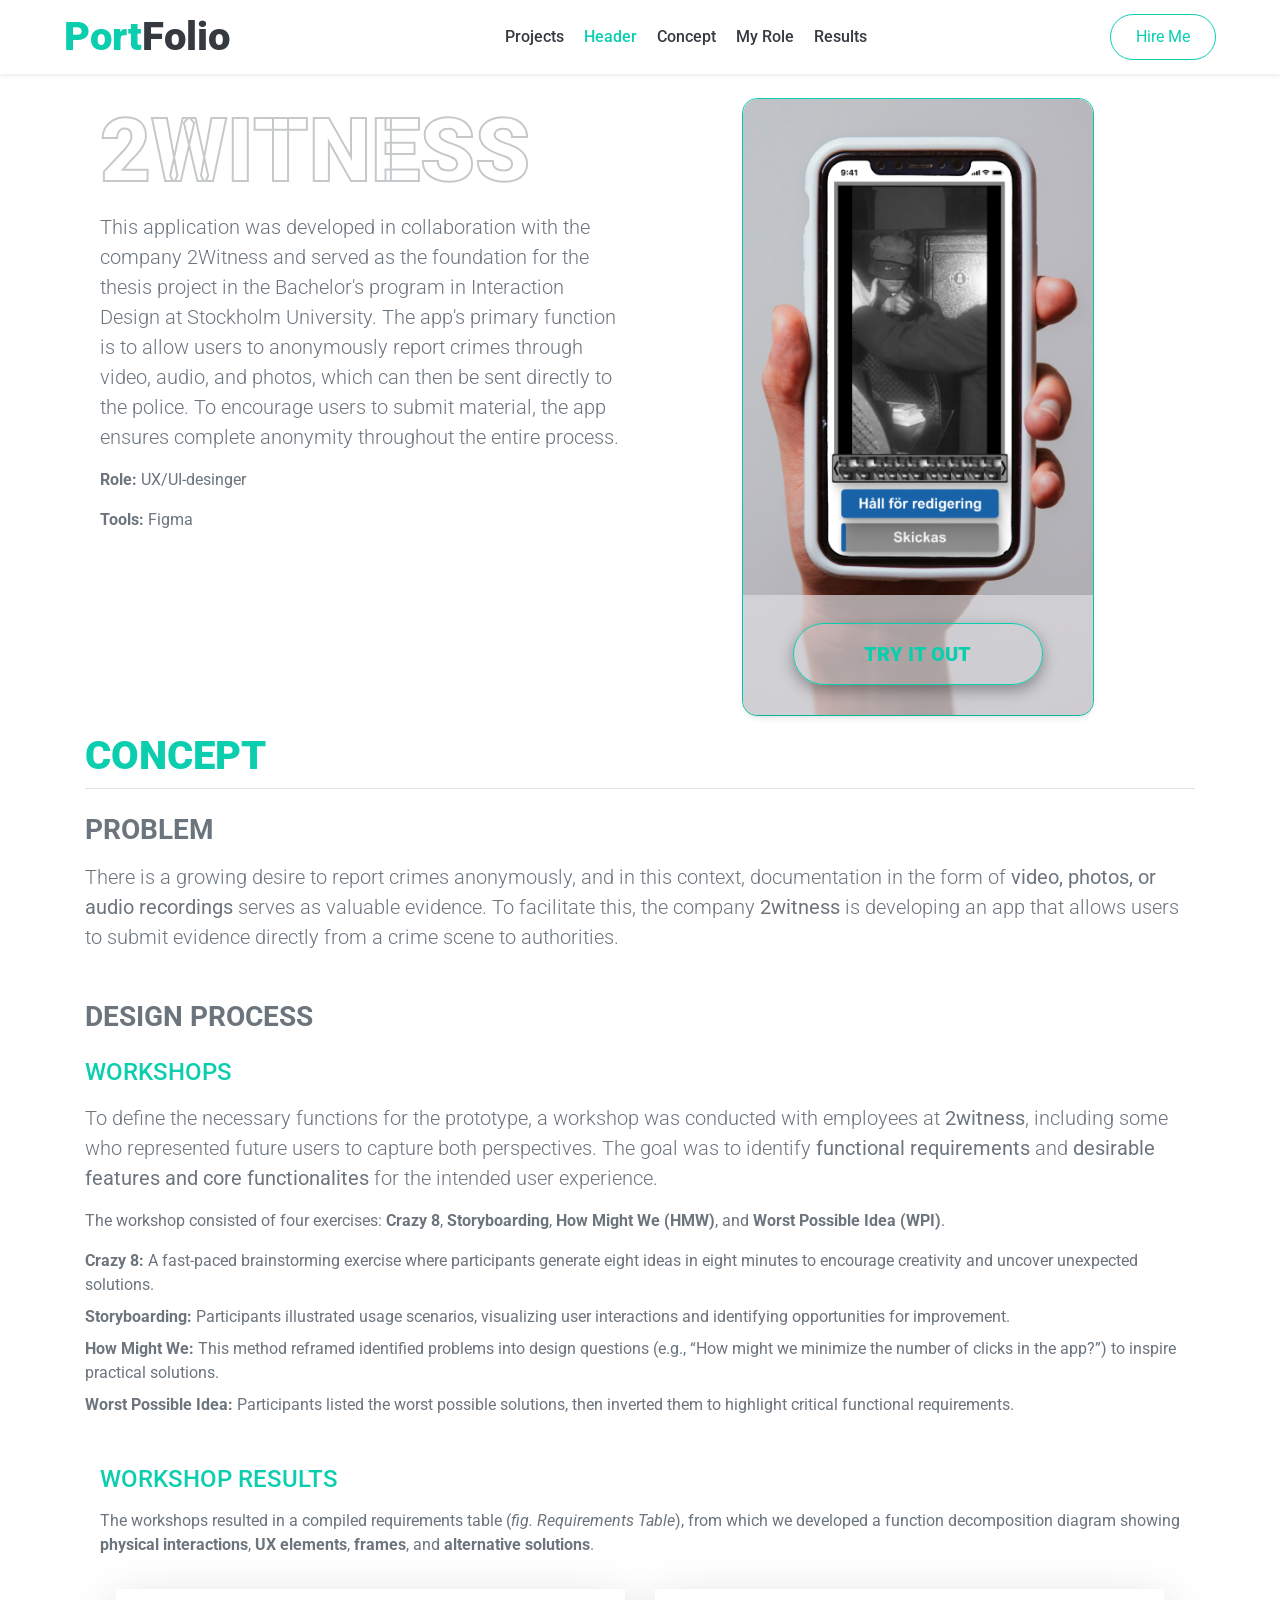
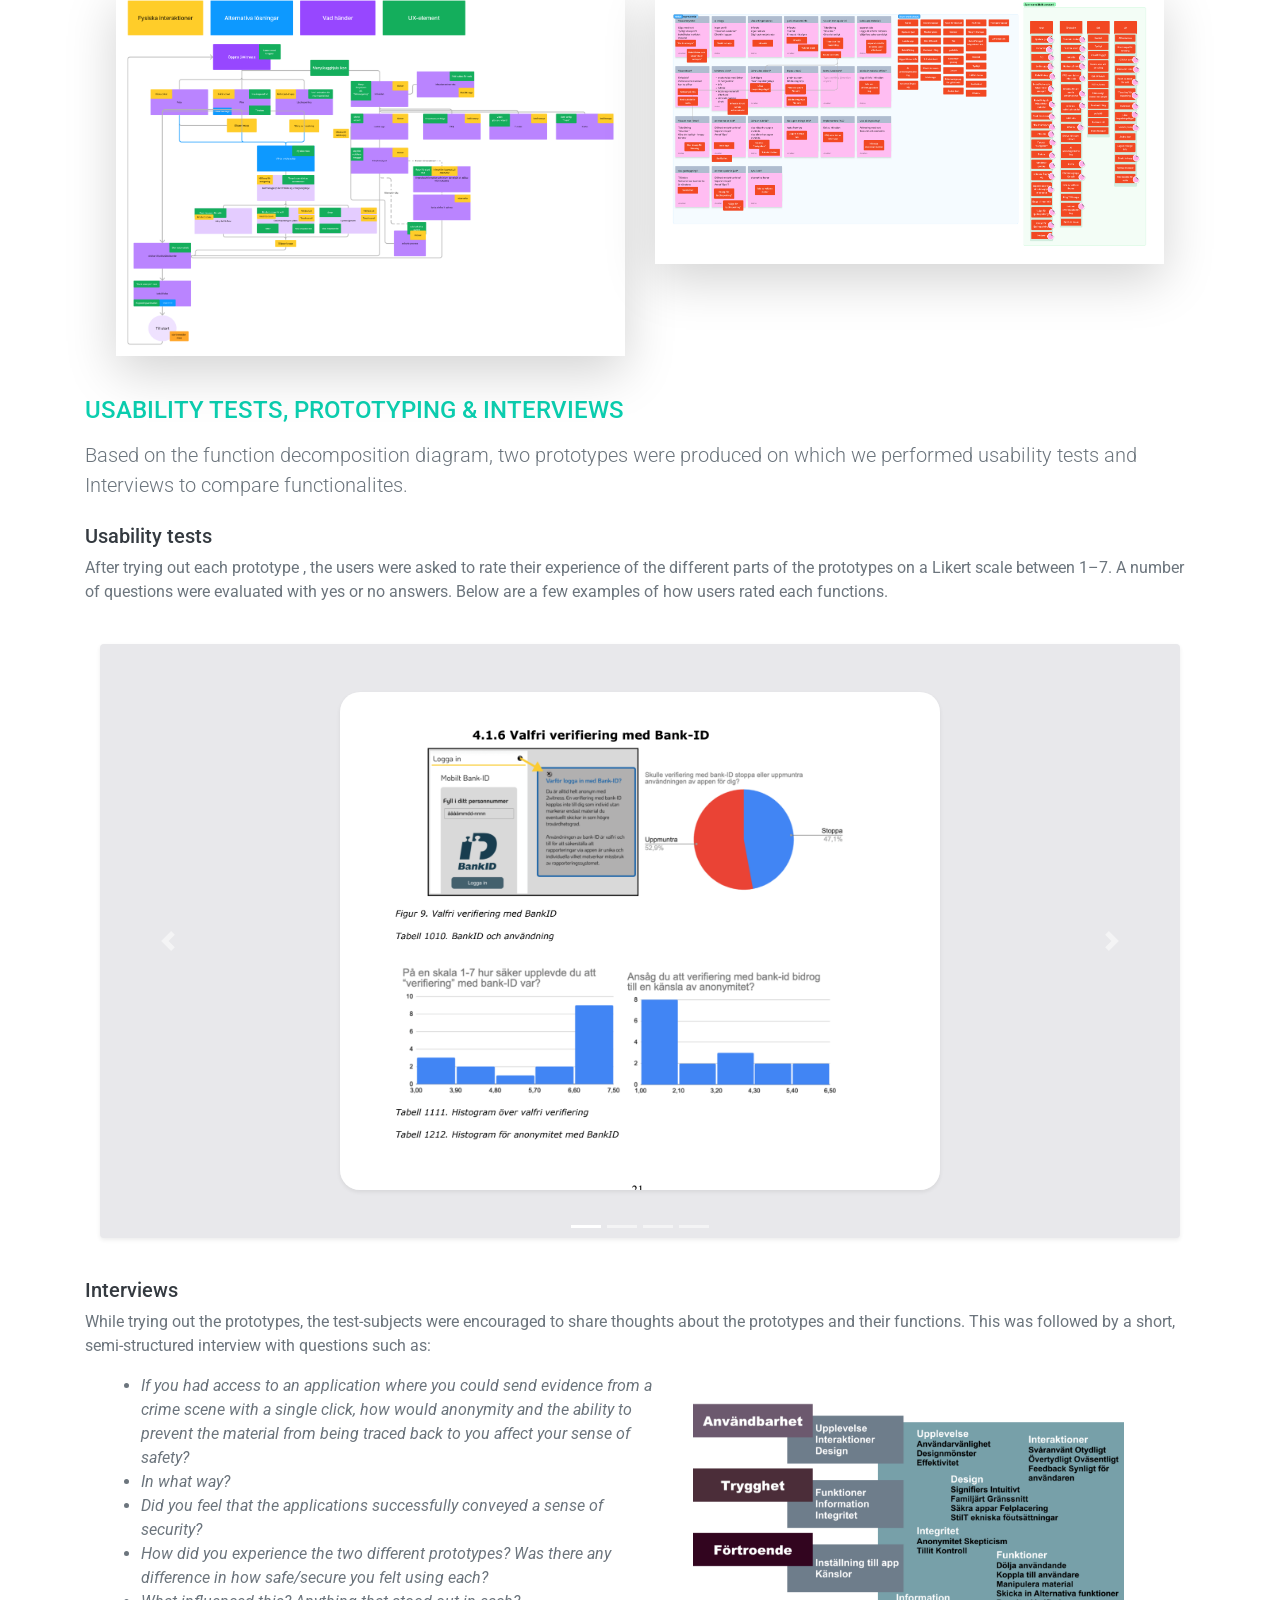
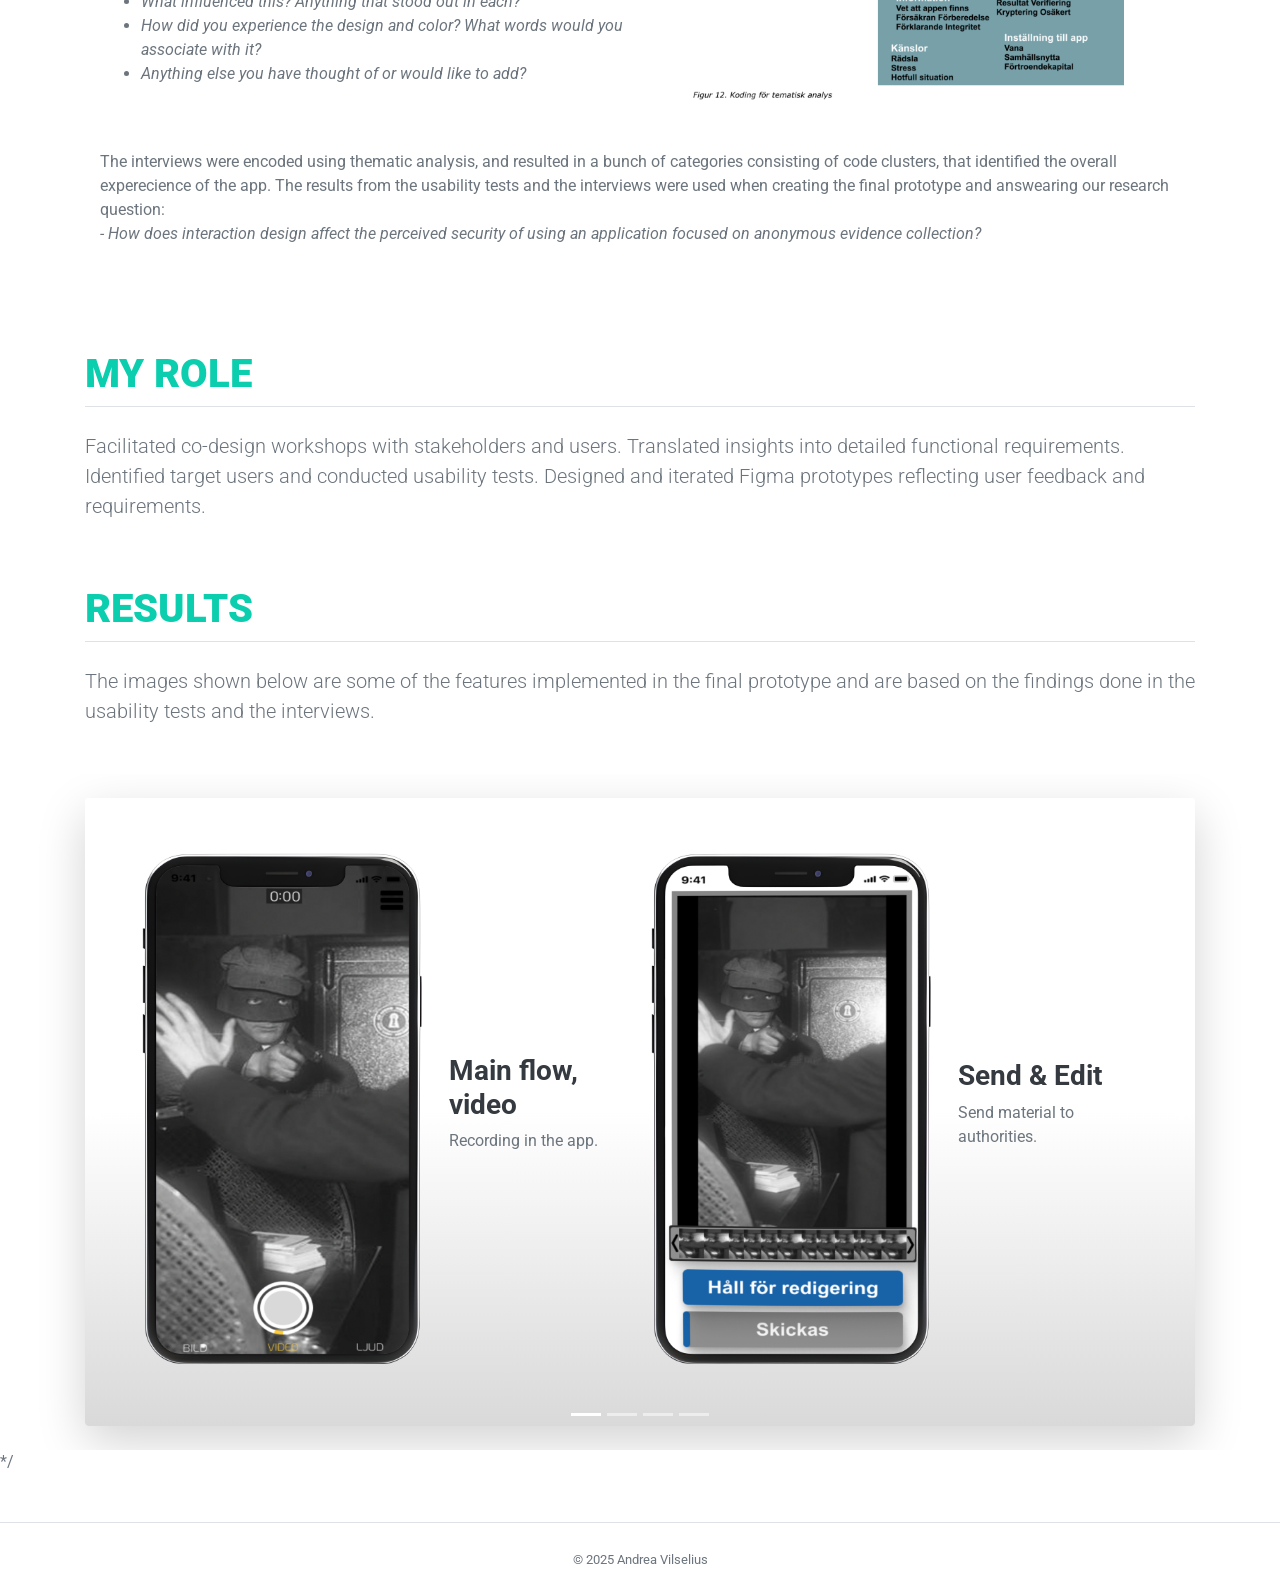
==== 2witness.html @ be636c6f "my portfolio" ====
<!DOCTYPE html>
<html lang="en">
<head>
  <meta charset="UTF-8">
  <meta name="viewport" content="width=device-width, initial-scale=1.0">
  <title>Project Case Study</title>
    <link href="https://fonts.googleapis.com/css2?family=Roboto:wght@300;400;500;700;900&display=swap" rel="stylesheet">

    <!-- Favicon -->
    <link href="img/favicon.ico" rel="icon">

    <!-- Google Web Fonts -->
    <link rel="preconnect" href="https://fonts.gstatic.com">


    <!-- Font Awesome -->
    <link href="https://cdnjs.cloudflare.com/ajax/libs/font-awesome/5.10.0/css/all.min.css" rel="stylesheet">

    <!-- Libraries Stylesheet -->
    <link href="lib/owlcarousel/assets/owl.carousel.min.css" rel="stylesheet">
    
    <link href="lib/lightbox/css/lightbox.min.css" rel="stylesheet">

    <!-- Customized Bootstrap Stylesheet -->
    <link href="css/style.css" rel="stylesheet">
  <style>

body {
  padding-top: 50px; /* same height as your navbar */
}
.shrink{
   flex-shrink: 0
}

    .hero-img {
      width: 100%;
      border-radius: 12px;
      object-fit: cover;
    }
    .section-title {
      font-weight: 600;
      margin-bottom: 1rem;
    }

    .gradient-bg {
  background: linear-gradient(
    180deg, 
    #ffffff 0%,   /* Soft pink */
    #ffffff 50%,  /* Light aqua */
    #d9d9d9 100%  /* Warm cream */
  );


}
.text-container{
  width: 100%;
}




@media (min-width: 992px) and (max-width: 1200px) {
/*
.text-container{
  max-width: 50%;


}*/

}



  </style>
</head>

<body data-spy="scroll" data-target=".navbar" data-offset="51">
    <!-- Navbar Start -->
    <nav class="navbar fixed-top shadow-sm navbar-expand-lg bg-light navbar-light py-3 py-lg-0 px-lg-5 mb-5">
        <a href="index.html" class="navbar-brand ml-lg-3">
            <h1 class="m-0 display-5"><span class="text-primary">Port</span>Folio</h1>
        </a>
        <button type="button" class="navbar-toggler" data-toggle="collapse" data-target="#navbarCollapse">
            <span class="navbar-toggler-icon"></span>
        </button>
        <div class="collapse navbar-collapse px-lg-3" id="navbarCollapse">
            <div class="navbar-nav m-auto py-0">
                <a href="index.html#portfolio" class="nav-item nav-link active">Projects</a>
                <a href="#header" class="nav-item nav-link active">Header</a>
                <a href="#concept" class="nav-item nav-link">Concept</a>
                <a href="#myRole" class="nav-item nav-link">My Role</a>
                <a href="#results" class="nav-item nav-link">Results</a>
             <!----   <a href="#service" class="nav-item nav-link">Service</a>
                <a href="#portfolio" class="nav-item nav-link">Portfolio</a>
                <a href="#testimonial" class="nav-item nav-link">Review</a>
                <a href="#blog" class="nav-item nav-link">Blog</a> -->
             
            </div>
   <a href="index.html#contact" class="btn btn-outline-primary d-none d-lg-block">Hire Me</a>
        </div>
    </nav>

  <!-- HERO SECTION -->

  <section class="container  pt-5 " id="header">
  <div class="d-flex flex-column align-items-start">  


  <div class="d-flex flex-column flex-md-row       justify-content-center ">
        <div class="col-md-6 ">
         <div class="position-relative d-flex align-items-center   ">
   <h1 class="display-2 text-uppercase text-white opacity-50 " style="-webkit-text-stroke: 2px #c6c9cb;">2Witness</h1>

</div>   
        <p class="lead">This application was developed in collaboration with the company 2Witness and served as the foundation for the thesis project in the Bachelor's program in Interaction Design at Stockholm University. The app's primary function is to allow users to anonymously report crimes through video, audio, and photos, which can then be sent directly to the police. To encourage users to submit material, the app ensures complete anonymity throughout the entire process.</p>
        <p><strong>Role:</strong> UX/UI-desinger </p>
        <p><strong>Tools:</strong> Figma</p>
       
        </div>
        <div class="col-md-6"> 
 <div class="position-relative d-flex  justify-content-start   justify-content-md-center">
  <div class="position-relative" style="border: 1px solid #0BCEAF; display: inline-block;   border-radius: 15px;">
    
    <!-- Själva bilden -->
    <img 
      src="css/mockups/2witnessklar/headerimg.png" 
      alt="Project overview" 
      class="hero-img" 
      style="width: 350px; display: block; border-radius: 15px;  box-shadow: 0 4px 6px -1px rgba(0, 0, 0, 0.1), 0 2px 4px -1px rgba(0, 0, 0, 0.06);"
    >

    <!-- Transparent ruta ovanpå bilden -->
    <div 
      class="position-absolute " 
      style="
        bottom: 0; 
        left: 0; 
        width: 100%; 
        height: 120px; 
        background-color: #dedde1; 
        opacity: 0.7; 
        border-radius: 0px 0px 15px 15px;
        z-index: 2;
      ">
    </div>

    <!-- Knapp ovanpå både ruta och bild -->
   <!----  a href="https://www.figma.com/proto/caGVrZPSzx0Hq1KOevuiLp/Appen?node-id=2-443&starting-point-node-id=2%3A443&t=VNMLk5mPJrYTPyLO-1">-->
   
   <a target="_blank" href="https://www.figma.com/proto/caGVrZPSzx0Hq1KOevuiLp/Appen?node-id=2-443&starting-point-node-id=2%3A443&t=6bYjA3swDEnvvDln-1" >
   <button 
      class="position-absolute  btn btn-outline-primary "  
      style="  
      font-size: 20px;
      z-index: 3;
      padding: 15px 30px; 
      width: 250px; 
      transform: translateX(-50%);
      left: 50%; 
      bottom: 30px; 
      font-weight: 900;
     box-shadow: rgba(0, 0, 0, 0.35) 0px 5px 15px;
         
       "> 
      TRY IT OUT
    </button>

    </a>

  </div>
</div>

       </div> 
  </div>
</div>
  </section>


  <!-- OVERVIEW -->
<section class="bg-light py-3" id="concept">
  <div class="container">
    <h1 class="text-uppercase text-primary mb-4 fw-bold border-bottom pb-2">Concept</h1>

    <h3 class="text-uppercase text-secondary mb-3">Problem</h3>
    <p class="lead text-muted mb-5">
      There is a growing desire to report crimes anonymously, and in this context, documentation in the form of 
      <b>video, photos, or audio recordings</b> serves as valuable evidence. 
      To facilitate this, the company <b>2witness</b> is developing an app that allows users to submit evidence 
      directly from a crime scene to authorities.
    </p>

    <h3 class="text-uppercase text-secondary mb-4">Design Process</h3>
    <h4 class="text-uppercase text-primary mb-3">Workshops</h4>

    <p class="lead text-muted mb-3">
      To define the necessary functions for the prototype, a workshop was conducted with employees at 
      <b>2witness</b>, including some who represented future users to capture both perspectives. 
      The goal was to identify <b>functional requirements</b> and <b>desirable features and core functionalites</b> for the intended user experience.
    </p>

    <p class="text-muted">
      The workshop consisted of four exercises: <b>Crazy 8</b>, <b>Storyboarding</b>, 
      <b>How Might We (HMW)</b>, and <b>Worst Possible Idea (WPI)</b>.
    </p>

    <ul class="list-unstyled ms-3 mb-5">
      <li class="mb-2">
        <b>Crazy 8:</b> A fast-paced brainstorming exercise where participants generate eight ideas in eight minutes 
        to encourage creativity and uncover unexpected solutions.
      </li>
      <li class="mb-2">
        <b>Storyboarding:</b> Participants illustrated usage scenarios, visualizing user interactions and identifying opportunities for improvement.
      </li>
      <li class="mb-2">
        <b>How Might We:</b> This method reframed identified problems into design questions 
        (e.g., “How might we minimize the number of clicks in the app?”) to inspire practical solutions.
      </li>
      <li>
        <b>Worst Possible Idea:</b> Participants listed the worst possible solutions, then inverted them 
        to highlight critical functional requirements.
      </li>
    </ul>

<div class="container mb-4">
  <div class>
    <h4 class="text-uppercase text-primary fw-bold mb-3">Workshop Results</h4>
    <p class="lead text-muted mx-auto"></p>
      The workshops resulted in a compiled requirements table (<em>fig. Requirements Table</em>), 
      from which we developed a function decomposition diagram showing 
      <strong>physical interactions</strong>, <strong>UX elements</strong>, <strong>frames</strong>, 
      and <strong>alternative solutions</strong>.
    </p>
  </div>

  <div class="row g-4 p-3  justify-content-center">
    <div class="col-12 col-xl-6">
      <img 
        src="css/img/Brainstorming appen.png" 
        alt="Brainstorming session 1" 
        class="img-fluid rounded-4 shadow-lg w-100 mb-3 mb-xl-0" 
      >
    </div>

    <div class="col-12 col-xl-6">
      <img 
        src="css/img/Brainstorming appen-2.png" 
        alt="Brainstorming session 2" 
        class="img-fluid rounded-4 shadow-lg w-100"
      >
    </div>
  </div>
</div>





<h4 class="text-uppercase text-primary mb-3">Usability tests, prototyping & Interviews </h4>
<p class="lead text-muted mb-4">
    Based on the function decomposition diagram,  two prototypes were produced on which we performed usability tests and Interviews to compare functionalites.  
  <h5> Usability tests </h5>
  After trying out each prototype , the users were asked to rate their  experience of the different parts of the prototypes on a Likert scale between 1–7. A number of questions were evaluated with yes or no answers. 
  Below are a few examples of how users rated each functions. 
</p>

<!------- Karusell -->
<div id="carouselExampleIndicators2" class="carousel slide mb-3" data-ride="carousel">
  <ol class="carousel-indicators mb-4">
    <li data-target="#carouselExampleIndicators2" data-slide-to="0" class="active"></li>
    <li data-target="#carouselExampleIndicators2" data-slide-to="1"></li>
    <li data-target="#carouselExampleIndicators2" data-slide-to="2"></li>
    <li data-target="#carouselExampleIndicators2" data-slide-to="3"></li>
  </ol>
  <div class="carousel-inner">
    <div class="carousel-item active"> <!--start -->
    <div class="container my-4">
  <div class="p-5   gap-4 p-3 rounded media-container d-flex align-items-center justify-content-center shadow-sm" style="background: rgb(232, 232, 235)">     
      <div class="ratio ratio-16x9 shadow-sm" style="--bs-aspect-ratio: 60%; max-width: 600px;  border-radius: 20px; overflow: hidden;">
        <img src="css/img/2witness/redigering.png" alt="azeeaimg" class="w-100 h-100 " style="object-fit: cover;">
      </div>   
  </div>
</div>
</div> <!----  slut -->
    <div class="carousel-item"> <!--- start -->

<div class="container my-4">
 <div class="p-5   gap-4 p-3  rounded media-container d-flex align-items-center justify-content-center shadow-sm" style="background: rgb(232, 232, 235)">     
      <div class="ratio ratio-16x9 shadow-sm" style="--bs-aspect-ratio: 60%; max-width: 600px;  border-radius: 20px; overflow: hidden;">
        <img src="css/img/2witness/navigering.png" alt="azeeaimg" class="w-100 h-100 " style="object-fit: cover;">
      </div>   
  </div>
</div>
</div><!-- slut -->
<div class="carousel-item"><!--start -->
<div class="container my-4">
   <div class="p-5   gap-4 p-3  rounded media-container  d-flex align-items-center justify-content-center shadow-sm" style="background: rgb(232, 232, 235)">     
      <div class="ratio ratio-16x9 shadow-sm" style="--bs-aspect-ratio: 60%; max-width: 600px;  border-radius: 20px; overflow: hidden;">
        <img src="css/img/2witness/spårvagn.png" alt="azeeaimg" class="w-100 h-100 " style="object-fit: cover;">
      </div>   
  </div>
</div>
   </div> <!--slut -->
<div class="carousel-item"><!--start -->
<div class="container my-4">
   <div class="p-5   gap-4 p-3  rounded media-container d-flex align-items-center justify-content-center shadow-sm" style="background: rgb(232, 232, 235)">     
      <div class="ratio ratio-16x9 shadow-sm" style=" --bs-aspect-ratio: 60%; max-width: 600px;  border-radius: 20px; overflow: hidden;">
        <img src="css/img/2witness/tack.png" alt="azeeaimg" class="w-100 h-100 " style="object-fit: cover;">
      </div>   
  </div>
</div>
   </div> <!--slut -->



  </div>
  <a class="carousel-control-prev" href="#carouselExampleIndicators2" role="button" data-slide="prev">
    <span class="carousel-control-prev-icon" aria-hidden="true"></span>
    <span class="sr-only">Previous</span>
  </a>
  <a class="carousel-control-next" href="#carouselExampleIndicators2" role="button" data-slide="next">
    <span class="carousel-control-next-icon" aria-hidden="true"></span>
    <span class="sr-only">Next</span>
  </a>
</div>

  <div class="d-flex flex-column  justify-content-center ">
      <h5> Interviews </h5>
 While trying out the prototypes, the test-subjects were encouraged to share thoughts about the prototypes and their functions. This was followed by a short, semi-structured interview 
 with questions such as:
 <div class="d-flex flex-column  flex-lg-row m-3"> 
<div>
<ul>
  <li><em>If you had access to an application where you could send evidence from a crime scene with a single click, how would anonymity and the ability to prevent the material from being traced back to you affect your sense of safety?</em></li>
  <li><em>In what way?</em></li>
  <li><em>Did you feel that the applications successfully conveyed a sense of security?</em></li>
  <li><em>How did you experience the two different prototypes? Was there any difference in how safe/secure you felt using each?</em></li>
  <li><em>What influenced this? Anything that stood out in each?</em></li>
  <li><em>How did you experience the design and color? What words would you associate with it?</em></li>
  <li><em>Anything else you have thought of or would like to add?</em></li>
</ul>

</div>
  <div class="ratio ratio-16x9" style=" overflow: hidden;">
        <img src="css/img/2witness/tematisk.png" alt="azeeaimg" class="w-100 h-100 " style="object-fit: cover; max-width:100%;">
      </div> 

</div>

<div class="container my-4">
  <div class="d-flex flex-column" styles="max-width:700px;">
      <div>
            <p>  The interviews were encoded using thematic analysis, and resulted in a bunch of categories consisting of code clusters,   that identified the overall experecience of the app.
The results from the usability tests and the interviews were used when creating the final prototype and answearing our research question: <br>
<em> - How does interaction design affect the perceived security of using an application focused on anonymous evidence collection?</em>
</p> 
</div>
  </div>
</div>
</section>


 <section class="bg-light py-5" id="myRole">
    <div class="container" >
   <div class="text-left mb-3">
    <h1 class="text-uppercase text-primary mb-4 fw-bold border-bottom pb-2">My Role</h1>
      <p class="lead mx-auto" >
       
  Facilitated co-design workshops with stakeholders and users.
  Translated insights into detailed functional requirements.
  Identified target users and conducted usability tests.
  Designed and iterated Figma prototypes reflecting user feedback and requirements. 
       

      </p>
    </div>
    </div>
  </section>

    <div class="container " id="results">
      <div class="text-left mb-5">
       <h1 class="text-uppercase text-primary mb-4 fw-bold border-bottom pb-2">Results</h1>
    <!----  <h3 class="mt-3">Coding</h3> -->
      <p class="lead mx-auto">
        The images shown below are some of the features implemented in the final prototype and are based on the findings done in the usability tests and the interviews. 
    </div>
</div>



  <!-- carousel big screens  -->  
<div id="carouselMobile" class="carousel slide" data-ride="carousel">
  <ol class="carousel-indicators mb-4">
    <li data-target="#carouselMobile" data-slide-to="0" class="active"></li>
    <li data-target="#carouselMobile" data-slide-to="1"></li>
    <li data-target="#carouselMobile" data-slide-to="2"></li>
     <li data-target="#carouselMobile" data-slide-to="3"></li>
  </ol>
  <div class="carousel-inner">
    <div class="carousel-item active"> <!--start -->

 <div class="container my-4">
  <div class="d-flex flex-column flex-md-row   justify-content-center align-items-center  gap-4 p-md-4 p-lg-5 gradient-bg shadow-lg rounded media-container">

    <div class="d-flex flex-column  flex-lg-row align-items-sm-center align-items-md-start  align-items-lg-center gap-md-2">
      <div class="ratio ratio-16x9 shrink" style="max-width: 300px;  overflow: hidden;">
        <img src="css/mockups/2witnessklar/video.png" alt="azeeaimg" class="w-100 h-100" style="object-fit: cover;">
      </div>
       <div class="d-flex flex-column  p-3 text-container">
     <h3>Main flow, video </h3>
      <p>Recording in the app.</p>
      </div> 

    </div> 

  
      <div class="d-flex flex-column flex-lg-row  align-items-sm-center align-items-md-start  align-items-lg-center gap-md-2  ">
          <div class="ratio ratio-16x9 shrink" style="max-width: 300px; overflow: hidden;">
        <img src="css/mockups/2witnessklar/redigeringvideo.png" alt="azeeaimg" class="w-100 h-100" style="object-fit: cover;">
      </div>
    <div class="d-flex flex-column  p-3 text-container" >
 <h3>Send & Edit</h3>
      <p>Send material to authorities.</p>
      </div>
    </div>
  </div>
</div>
</div> <!----  slut -->
    <div class="carousel-item"> <!--- start -->
      
 <div class="container my-4">
  <div class="d-flex flex-column flex-md-row   justify-content-center align-items-center  gap-4 p-md-4 p-lg-5 gradient-bg shadow-lg rounded media-container">

    <div class="d-flex flex-column  flex-lg-row align-items-sm-center align-items-md-start  align-items-lg-center gap-md-2">
      <div class="ratio ratio-16x9 shrink" style="max-width: 300px; ">
        <img src="css/mockups/2witnessklar/ljud.png" alt="azeeaimg" class="w-100 h-100" style="object-fit: cover;">
      </div>
       <div class="d-flex flex-column  p-3 text-container">
        <h3>Main Flow, sound</h3>
      <p>Recording audio in the app. </p>
      </div> 

    </div> 

  
      <div class="d-flex flex-column flex-lg-row  align-items-sm-center align-items-md-start  align-items-lg-center gap-md-2  ">
          <div class="ratio ratio-16x9 shrink" style="max-width: 300px; ">
        <img src="css/mockups/2witnessklar/ljudpå.png" alt="azeeaimg" class="w-100 h-100" style="object-fit: cover;">
      </div>
    <div class="d-flex flex-column  p-3 text-container anonym" >
    <h3>Send & Edit </h3>
      <p>Send and edit audio material to authorities.</p>
      </div>
    </div>
  </div>
</div>


      
    </div><!-- slut -->


    <div class="carousel-item"><!--start -->
            
 <div class="container my-4">
  <div class="d-flex flex-column flex-md-row   justify-content-center align-items-center  gap-4 p-md-4 p-lg-5 gradient-bg shadow-lg rounded media-container">

    <div class="d-flex flex-column  flex-lg-row align-items-sm-center align-items-md-start  align-items-lg-center gap-md-2">
      <div class="ratio ratio-16x9 shrink" style="max-width: 300px;">
        <img src="css/mockups/2witnessklar/info2.png" alt="azeeaimg" class="w-100 h-100" style="object-fit: contain;">
      </div>
       <div class="d-flex flex-column  p-3 text-container anonym">
            <h3>Info</h3>
      <p>FAQ and instructions on how to use the app. </p>
     
      </div> 

    </div> 

  
      <div class="d-flex flex-column flex-lg-row  align-items-center align-items-md-start  align-items-lg-center gap-md-2  ">
          <div class="ratio ratio-16x9 shrink" style="max-width: 300px;">
        <img src="css/mockups/2witnessklar/info.png" alt="azeeaimg" class="w-100 h-100" style="object-fit: contain;">
      </div>
    <div class="d-flex flex-column  p-3 text-container anonym" >
      <h3>FAQ</h3>
      <p>FAQ such as "how can anonymity be ensured?"  </p>
      </div>
    </div>
  </div>
</div>
</div> <!--slut -->

    <div class="carousel-item"><!--start -->
            
 <div class="container my-4">
  <div class="d-flex flex-column flex-md-row   justify-content-center align-items-center   gap-4 p-md-4 p-lg-5 gradient-bg shadow-lg rounded media-container">

    <div class="d-flex flex-column  flex-lg-row align-items-center align-items-md-start  align-items-lg-center gap-md-2">
      <div class="ratio ratio-16x9 shrink" style="max-width: 300px;  ">
        <img src="css/mockups/2witnessklar/anonym.png" alt="azeeaimg" class="w-100 h-100" style="object-fit:contain;">
      </div>
       <div class="d-flex flex-column  p-3 text-container anonym  ">
      <h3>ID card</h3>
      <p>Daily refreshed token. </p>  <!--Systemvetar<br class="d-md-none">dagen</h1>-->
     
      </div> 

    </div> 

  
      <div class="d-flex flex-column flex-lg-row  align-items-center align-items-md-start   align-items-lg-center gap-md-2  ">
          <div class="ratio ratio-16x9 shrink" style="max-width: 300px; ">
        <img src="css/mockups/2witnessklar/spårvagn.png" alt="azeeaimg" class="w-100 h-100" style="object-fit: contain;">
      </div>
    <div class="d-flex flex-column  p-3 text-container " >
        <h3>ID card, front </h3>
      <p>A new token is generated daily.</p>
      </div>
    </div>
  </div>
</div>

    </div> <!--slut -->




  </div>
  <a class="carousel-control-prev" href="#carouselExampleIndicators" role="button" data-slide="prev">
    <span class="carousel-control-prev-icon" aria-hidden="true"></span>
    <span class="sr-only">Previous</span>
  </a>
  <a class="carousel-control-next" href="#carouselExampleIndicators" role="button" data-slide="next">
    <span class="carousel-control-next-icon" aria-hidden="true"></span>
    <span class="sr-only">Next</span>
  </a>
</div>
</body>


<!-- jQuery, Popper.js och Bootstrap 4 JS -->
<script src="https://code.jquery.com/jquery-3.5.1.slim.min.js"></script>
<script src="https://cdn.jsdelivr.net/npm/popper.js@1.16.1/dist/umd/popper.min.js"></script>
<script src="https://stackpath.bootstrapcdn.com/bootstrap/4.5.2/js/bootstrap.min.js"></script>


*/









  <footer class="text-center py-4 mt-5 border-top">
    <small>© 2025 Andrea Vilselius</small>










  </footer>

  <script src="https://cdn.jsdelivr.net/npm/bootstrap@5.3.3/dist/js/bootstrap.bundle.min.js"></script>
</body>
</html>
---- css/style.css ----
/******* Bootstrap Theming ********/
/*!
 * Bootstrap v4.5.3 (https://getbootstrap.com/)
 * Copyright 2011-2020 The Bootstrap Authors
 * Copyright 2011-2020 Twitter, Inc.
 * Licensed under MIT (https://github.com/twbs/bootstrap/blob/main/LICENSE)
 */
:root {
  --blue: #007bff;
  --indigo: #6610f2;
  --purple: #6f42c1;
  --pink: #e83e8c;
  --red: #dc3545;
  --orange: #fd7e14;
  --yellow: #ffc107;
  --green: #28a745;
  --teal: #20c997;
  --cyan: #17a2b8;
  --white: #fff;
  --gray: #6c757d;
  --gray-dark: #343a40;
  --primary:#b9cfce;
  --secondary: #6c757d;
  --success: #28a745;
  --info: #17a2b8;
  --warning: #ffc107;
  --danger: #dc3545;
  --light: #ffffff;
  --dark: #343a40;
  --breakpoint-xs: 0;
  --breakpoint-sm: 576px;
  --breakpoint-md: 768px;
  --breakpoint-lg: 992px;
  --breakpoint-xl: 1200px;
  --font-family-sans-serif: "Roboto", sans-serif;
  --font-family-monospace: SFMono-Regular, Menlo, Monaco, Consolas, "Liberation Mono", "Courier New", monospace;
}

*,
*::before,
*::after {
  box-sizing: border-box;
}

html {
  font-family: sans-serif;
  line-height: 1.15;
  -webkit-text-size-adjust: 100%;
  -webkit-tap-highlight-color: rgba(0, 0, 0, 0);
}

.backgroundColor {
 background: linear-gradient(
    135deg,
    rgba(240, 240, 240, 0.9) 0%,
    rgba(146, 210, 206, 0.7) 50%,
    rgba(110, 180, 176, 0.9) 100%
  );
}

.gradient-text {
  background: linear-gradient(
    135deg,
    rgba(240, 240, 240, 0.9) 0%,
    rgba(146, 210, 206, 0.7) 50%,
    rgba(110, 180, 176, 0.9) 100%
  );
  -webkit-background-clip: text;
  -webkit-text-fill-color: transparent;
  background-clip: text;
}

.herotitle{
color: rgba(91, 160, 155, 0.7)

}

.hero-title {
color:#bbe1deb1;
  -webkit-text-stroke: 2px #ffffff;
}

.text-primary{
  color:#bbe1deb1 !important;
}


article, aside, figcaption, figure, footer, header, hgroup, main, nav, section {
  display: block;
}

body {
  margin: 0;
  font-family: "Roboto", sans-serif;
  font-size: 1rem;
  font-weight: 400;
  line-height: 1.5;
  color: #6c757d;
  text-align: left;
  background-color: #ffffff;
}

[tabindex="-1"]:focus:not(:focus-visible) {
  outline: 0 !important;
}

hr {
  box-sizing: content-box;
  height: 0;
  overflow: visible;
}

h1, h2, h3, h4, h5, h6 {
  margin-top: 0;
  margin-bottom: 0.5rem;
}

p {
  margin-top: 0;
  margin-bottom: 1rem;
}

abbr[title],
abbr[data-original-title] {
  text-decoration: underline;
  text-decoration: underline dotted;
  cursor: help;
  border-bottom: 0;
  text-decoration-skip-ink: none;
}

address {
  margin-bottom: 1rem;
  font-style: normal;
  line-height: inherit;
}

ol,
ul,
dl {
  margin-top: 0;
  margin-bottom: 1rem;
}

ol ol,
ul ul,
ol ul,
ul ol {
  margin-bottom: 0;
}

dt {
  font-weight: 700;
}

dd {
  margin-bottom: .5rem;
  margin-left: 0;
}

blockquote {
  margin: 0 0 1rem;
}

b,
strong {
  font-weight: bolder;
}

small {
  font-size: 80%;
}

sub,
sup {
  position: relative;
  font-size: 75%;
  line-height: 0;
  vertical-align: baseline;
}

sub {
  bottom: -.25em;
}

sup {
  top: -.5em;
}

a {
  color: #0BCEAF;
  text-decoration: none;
  background-color: transparent;
}

a:hover {
  color: #078571;
  text-decoration: underline;
}

a:not([href]):not([class]) {
  color: inherit;
  text-decoration: none;
}

a:not([href]):not([class]):hover {
  color: inherit;
  text-decoration: none;
}

pre,
code,
kbd,
samp {
  font-family: SFMono-Regular, Menlo, Monaco, Consolas, "Liberation Mono", "Courier New", monospace;
  font-size: 1em;
}

pre {
  margin-top: 0;
  margin-bottom: 1rem;
  overflow: auto;
  -ms-overflow-style: scrollbar;
}

figure {
  margin: 0 0 1rem;
}

img {
  vertical-align: middle;
  border-style: none;
}

svg {
  overflow: hidden;
  vertical-align: middle;
}

table {
  border-collapse: collapse;
}

caption {
  padding-top: 0.75rem;
  padding-bottom: 0.75rem;
  color: #6c757d;
  text-align: left;
  caption-side: bottom;
}

th {
  text-align: inherit;
  text-align: -webkit-match-parent;
}

label {
  display: inline-block;
  margin-bottom: 0.5rem;
}

button {
  border-radius: 0;
}

button:focus {
  outline: 1px dotted;
  outline: 5px auto -webkit-focus-ring-color;
}

input,
button,
select,
optgroup,
textarea {
  margin: 0;
  font-family: inherit;
  font-size: inherit;
  line-height: inherit;
}

button,
input {
  overflow: visible;
}

button,
select {
  text-transform: none;
}

[role="button"] {
  cursor: pointer;
}

select {
  word-wrap: normal;
}

button,
[type="button"],
[type="reset"],
[type="submit"] {
  -webkit-appearance: button;
}

button:not(:disabled),
[type="button"]:not(:disabled),
[type="reset"]:not(:disabled),
[type="submit"]:not(:disabled) {
  cursor: pointer;
}

button::-moz-focus-inner,
[type="button"]::-moz-focus-inner,
[type="reset"]::-moz-focus-inner,
[type="submit"]::-moz-focus-inner {
  padding: 0;
  border-style: none;
}

input[type="radio"],
input[type="checkbox"] {
  box-sizing: border-box;
  padding: 0;
}

textarea {
  overflow: auto;
  resize: vertical;
}

fieldset {
  min-width: 0;
  padding: 0;
  margin: 0;
  border: 0;
}

legend {
  display: block;
  width: 100%;
  max-width: 100%;
  padding: 0;
  margin-bottom: .5rem;
  font-size: 1.5rem;
  line-height: inherit;
  color: inherit;
  white-space: normal;
}

@media (max-width: 1200px) {
  legend {
    font-size: calc(1.275rem + 0.3vw) ;
  }
}

progress {
  vertical-align: baseline;
}

[type="number"]::-webkit-inner-spin-button,
[type="number"]::-webkit-outer-spin-button {
  height: auto;
}

[type="search"] {
  outline-offset: -2px;
  -webkit-appearance: none;
}

[type="search"]::-webkit-search-decoration {
  -webkit-appearance: none;
}

::-webkit-file-upload-button {
  font: inherit;
  -webkit-appearance: button;
}

output {
  display: inline-block;
}

summary {
  display: list-item;
  cursor: pointer;
}

template {
  display: none;
}

[hidden] {
  display: none !important;
}

h1, h2, h3, h4, h5, h6,
.h1, .h2, .h3, .h4, .h5, .h6 {
  margin-bottom: 0.5rem;
  font-weight: 500;
  line-height: 1.2;
  color: #343a40;
}

h1, .h1 {
  font-size: 2.5rem;
}

@media (max-width: 1200px) {
  h1, .h1 {
    font-size: calc(1.375rem + 1.5vw) ;
  }
}

h2, .h2 {
  font-size: 2rem;
}

@media (max-width: 1200px) {
  h2, .h2 {
    font-size: calc(1.325rem + 0.9vw) ;
  }
}

h3, .h3 {
  font-size: 1.75rem;
}

@media (max-width: 1200px) {
  h3, .h3 {
    font-size: calc(1.3rem + 0.6vw) ;
  }
}

h4, .h4 {
  font-size: 1.5rem;
}

@media (max-width: 1200px) {
  h4, .h4 {
    font-size: calc(1.275rem + 0.3vw) ;
  }
}

h5, .h5 {
  font-size: 1.25rem;
}

h6, .h6 {
  font-size: 1rem;
}

.lead {
  font-size: 1.25rem;
  font-weight: 300;
}

.display-1 {
  font-size: 10rem;
  font-weight: 300;
  line-height: 1.2;
}

@media (max-width: 1200px) {
  .display-1 {
    font-size: calc(2.125rem + 10.5vw) ;
  }
}

.display-2 {
  font-size: 5.5rem;
  font-weight: 300;
  line-height: 1.2;
}

@media (max-width: 1200px) {
  .display-2 {
    font-size: calc(1.675rem + 5.1vw) ;
  }
}

.display-3 {
  font-size: 4.5rem;
  font-weight: 300;
  line-height: 1.2;
}

@media (max-width: 1200px) {
  .display-3 {
    font-size: calc(1.575rem + 3.9vw) ;
  }
}

.display-4 {
  font-size: 3.5rem;
  font-weight: 300;
  line-height: 1.2;
}

@media (max-width: 1200px) {
  .display-4 {
    font-size: calc(1.475rem + 2.7vw) ;
  }
}

hr {
  margin-top: 1rem;
  margin-bottom: 1rem;
  border: 0;
  border-top: 1px solid rgba(0, 0, 0, 0.1);
}

small,
.small {
  font-size: 80%;
  font-weight: 400;
}

mark,
.mark {
  padding: 0.2em;
  background-color: #fcf8e3;
}

.list-unstyled {
  padding-left: 0;
  list-style: none;
}

.list-inline {
  padding-left: 0;
  list-style: none;
}

.list-inline-item {
  display: inline-block;
}

.list-inline-item:not(:last-child) {
  margin-right: 0.5rem;
}

.initialism {
  font-size: 90%;
  text-transform: uppercase;
}

.blockquote {
  margin-bottom: 1rem;
  font-size: 1.25rem;
}

.blockquote-footer {
  display: block;
  font-size: 80%;
  color: #6c757d;
}

.blockquote-footer::before {
  content: "\2014\00A0";
}

.img-fluid {
  max-width: 100%;
  height: auto;
}

.img-thumbnail {
  padding: 0.25rem;
  background-color: #ffffff;
  border: 1px solid #dee2e6;
  border-radius: 0.25rem;
  max-width: 100%;
  height: auto;
}

.figure {
  display: inline-block;
}

.figure-img {
  margin-bottom: 0.5rem;
  line-height: 1;
}

.figure-caption {
  font-size: 90%;
  color: #6c757d;
}

code {
  font-size: 87.5%;
  color: #e83e8c;
  word-wrap: break-word;
}

a > code {
  color: inherit;
}

kbd {
  padding: 0.2rem 0.4rem;
  font-size: 87.5%;
  color: #fff;
  background-color: #212529;
  border-radius: 0.2rem;
}

kbd kbd {
  padding: 0;
  font-size: 100%;
  font-weight: 700;
}

pre {
  display: block;
  font-size: 87.5%;
  color: #212529;
}

pre code {
  font-size: inherit;
  color: inherit;
  word-break: normal;
}

.pre-scrollable {
  max-height: 340px;
  overflow-y: scroll;
}

.container,
.container-fluid,
.container-sm,
.container-md,
.container-lg,
.container-xl {
  width: 100%;
  padding-right: 15px;
  padding-left: 15px;
  margin-right: auto;
  margin-left: auto;
}

@media (min-width: 576px) {
  .container, .container-sm {
    max-width: 540px;
  }
}

@media (min-width: 768px) {
  .container, .container-sm, .container-md {
    max-width: 720px;
  }
}

@media (min-width: 992px) {
  .container, .container-sm, .container-md, .container-lg {
    max-width: 960px;
  }
}

@media (min-width: 1200px) {
  .container, .container-sm, .container-md, .container-lg, .container-xl {
    max-width: 1140px;
  }
}

.row {
  display: flex;
  flex-wrap: wrap;
  margin-right: -15px;
  margin-left: -15px;
}

.no-gutters {
  margin-right: 0;
  margin-left: 0;
}

.no-gutters > .col,
.no-gutters > [class*="col-"] {
  padding-right: 0;
  padding-left: 0;
}

.col-1, .col-2, .col-3, .col-4, .col-5, .col-6, .col-7, .col-8, .col-9, .col-10, .col-11, .col-12, .col,
.col-auto, .col-sm-1, .col-sm-2, .col-sm-3, .col-sm-4, .col-sm-5, .col-sm-6, .col-sm-7, .col-sm-8, .col-sm-9, .col-sm-10, .col-sm-11, .col-sm-12, .col-sm,
.col-sm-auto, .col-md-1, .col-md-2, .col-md-3, .col-md-4, .col-md-5, .col-md-6, .col-md-7, .col-md-8, .col-md-9, .col-md-10, .col-md-11, .col-md-12, .col-md,
.col-md-auto, .col-lg-1, .col-lg-2, .col-lg-3, .col-lg-4, .col-lg-5, .col-lg-6, .col-lg-7, .col-lg-8, .col-lg-9, .col-lg-10, .col-lg-11, .col-lg-12, .col-lg,
.col-lg-auto, .col-xl-1, .col-xl-2, .col-xl-3, .col-xl-4, .col-xl-5, .col-xl-6, .col-xl-7, .col-xl-8, .col-xl-9, .col-xl-10, .col-xl-11, .col-xl-12, .col-xl,
.col-xl-auto {
  position: relative;
  width: 100%;
  padding-right: 15px;
  padding-left: 15px;
}

.col {
  flex-basis: 0;
  flex-grow: 1;
  max-width: 100%;
}

.row-cols-1 > * {
  flex: 0 0 100%;
  max-width: 100%;
}

.row-cols-2 > * {
  flex: 0 0 50%;
  max-width: 50%;
}

.row-cols-3 > * {
  flex: 0 0 33.33333%;
  max-width: 33.33333%;
}

.row-cols-4 > * {
  flex: 0 0 25%;
  max-width: 25%;
}

.row-cols-5 > * {
  flex: 0 0 20%;
  max-width: 20%;
}

.row-cols-6 > * {
  flex: 0 0 16.66667%;
  max-width: 16.66667%;
}

.col-auto {
  flex: 0 0 auto;
  width: auto;
  max-width: 100%;
}

.col-1 {
  flex: 0 0 8.33333%;
  max-width: 8.33333%;
}

.col-2 {
  flex: 0 0 16.66667%;
  max-width: 16.66667%;
}

.col-3 {
  flex: 0 0 25%;
  max-width: 25%;
}

.col-4 {
  flex: 0 0 33.33333%;
  max-width: 33.33333%;
}

.col-5 {
  flex: 0 0 41.66667%;
  max-width: 41.66667%;
}

.col-6 {
  flex: 0 0 50%;
  max-width: 50%;
}

.col-7 {
  flex: 0 0 58.33333%;
  max-width: 58.33333%;
}

.col-8 {
  flex: 0 0 66.66667%;
  max-width: 66.66667%;
}

.col-9 {
  flex: 0 0 75%;
  max-width: 75%;
}

.col-10 {
  flex: 0 0 83.33333%;
  max-width: 83.33333%;
}

.col-11 {
  flex: 0 0 91.66667%;
  max-width: 91.66667%;
}

.col-12 {
  flex: 0 0 100%;
  max-width: 100%;
}

.order-first {
  order: -1;
}

.order-last {
  order: 13;
}

.order-0 {
  order: 0;
}

.order-1 {
  order: 1;
}

.order-2 {
  order: 2;
}

.order-3 {
  order: 3;
}

.order-4 {
  order: 4;
}

.order-5 {
  order: 5;
}

.order-6 {
  order: 6;
}

.order-7 {
  order: 7;
}

.order-8 {
  order: 8;
}

.order-9 {
  order: 9;
}

.order-10 {
  order: 10;
}

.order-11 {
  order: 11;
}

.order-12 {
  order: 12;
}

.offset-1 {
  margin-left: 8.33333%;
}

.offset-2 {
  margin-left: 16.66667%;
}

.offset-3 {
  margin-left: 25%;
}

.offset-4 {
  margin-left: 33.33333%;
}

.offset-5 {
  margin-left: 41.66667%;
}

.offset-6 {
  margin-left: 50%;
}

.offset-7 {
  margin-left: 58.33333%;
}

.offset-8 {
  margin-left: 66.66667%;
}

.offset-9 {
  margin-left: 75%;
}

.offset-10 {
  margin-left: 83.33333%;
}

.offset-11 {
  margin-left: 91.66667%;
}

@media (min-width: 576px) {
  .col-sm {
    flex-basis: 0;
    flex-grow: 1;
    max-width: 100%;
  }
  .row-cols-sm-1 > * {
    flex: 0 0 100%;
    max-width: 100%;
  }
  .row-cols-sm-2 > * {
    flex: 0 0 50%;
    max-width: 50%;
  }
  .row-cols-sm-3 > * {
    flex: 0 0 33.33333%;
    max-width: 33.33333%;
  }
  .row-cols-sm-4 > * {
    flex: 0 0 25%;
    max-width: 25%;
  }
  .row-cols-sm-5 > * {
    flex: 0 0 20%;
    max-width: 20%;
  }
  .row-cols-sm-6 > * {
    flex: 0 0 16.66667%;
    max-width: 16.66667%;
  }
  .col-sm-auto {
    flex: 0 0 auto;
    width: auto;
    max-width: 100%;
  }
  .col-sm-1 {
    flex: 0 0 8.33333%;
    max-width: 8.33333%;
  }
  .col-sm-2 {
    flex: 0 0 16.66667%;
    max-width: 16.66667%;
  }
  .col-sm-3 {
    flex: 0 0 25%;
    max-width: 25%;
  }
  .col-sm-4 {
    flex: 0 0 33.33333%;
    max-width: 33.33333%;
  }
  .col-sm-5 {
    flex: 0 0 41.66667%;
    max-width: 41.66667%;
  }
  .col-sm-6 {
    flex: 0 0 50%;
    max-width: 50%;
  }
  .col-sm-7 {
    flex: 0 0 58.33333%;
    max-width: 58.33333%;
  }
  .col-sm-8 {
    flex: 0 0 66.66667%;
    max-width: 66.66667%;
  }
  .col-sm-9 {
    flex: 0 0 75%;
    max-width: 75%;
  }
  .col-sm-10 {
    flex: 0 0 83.33333%;
    max-width: 83.33333%;
  }
  .col-sm-11 {
    flex: 0 0 91.66667%;
    max-width: 91.66667%;
  }
  .col-sm-12 {
    flex: 0 0 100%;
    max-width: 100%;
  }
  .order-sm-first {
    order: -1;
  }
  .order-sm-last {
    order: 13;
  }
  .order-sm-0 {
    order: 0;
  }
  .order-sm-1 {
    order: 1;
  }
  .order-sm-2 {
    order: 2;
  }
  .order-sm-3 {
    order: 3;
  }
  .order-sm-4 {
    order: 4;
  }
  .order-sm-5 {
    order: 5;
  }
  .order-sm-6 {
    order: 6;
  }
  .order-sm-7 {
    order: 7;
  }
  .order-sm-8 {
    order: 8;
  }
  .order-sm-9 {
    order: 9;
  }
  .order-sm-10 {
    order: 10;
  }
  .order-sm-11 {
    order: 11;
  }
  .order-sm-12 {
    order: 12;
  }
  .offset-sm-0 {
    margin-left: 0;
  }
  .offset-sm-1 {
    margin-left: 8.33333%;
  }
  .offset-sm-2 {
    margin-left: 16.66667%;
  }
  .offset-sm-3 {
    margin-left: 25%;
  }
  .offset-sm-4 {
    margin-left: 33.33333%;
  }
  .offset-sm-5 {
    margin-left: 41.66667%;
  }
  .offset-sm-6 {
    margin-left: 50%;
  }
  .offset-sm-7 {
    margin-left: 58.33333%;
  }
  .offset-sm-8 {
    margin-left: 66.66667%;
  }
  .offset-sm-9 {
    margin-left: 75%;
  }
  .offset-sm-10 {
    margin-left: 83.33333%;
  }
  .offset-sm-11 {
    margin-left: 91.66667%;
  }
}

@media (min-width: 768px) {
  .col-md {
    flex-basis: 0;
    flex-grow: 1;
    max-width: 100%;
  }
  .row-cols-md-1 > * {
    flex: 0 0 100%;
    max-width: 100%;
  }
  .row-cols-md-2 > * {
    flex: 0 0 50%;
    max-width: 50%;
  }
  .row-cols-md-3 > * {
    flex: 0 0 33.33333%;
    max-width: 33.33333%;
  }
  .row-cols-md-4 > * {
    flex: 0 0 25%;
    max-width: 25%;
  }
  .row-cols-md-5 > * {
    flex: 0 0 20%;
    max-width: 20%;
  }
  .row-cols-md-6 > * {
    flex: 0 0 16.66667%;
    max-width: 16.66667%;
  }
  .col-md-auto {
    flex: 0 0 auto;
    width: auto;
    max-width: 100%;
  }
  .col-md-1 {
    flex: 0 0 8.33333%;
    max-width: 8.33333%;
  }
  .col-md-2 {
    flex: 0 0 16.66667%;
    max-width: 16.66667%;
  }
  .col-md-3 {
    flex: 0 0 25%;
    max-width: 25%;
  }
  .col-md-4 {
    flex: 0 0 33.33333%;
    max-width: 33.33333%;
  }
  .col-md-5 {
    flex: 0 0 41.66667%;
    max-width: 41.66667%;
  }
  .col-md-6 {
    flex: 0 0 50%;
    max-width: 50%;
  }
  .col-md-7 {
    flex: 0 0 58.33333%;
    max-width: 58.33333%;
  }
  .col-md-8 {
    flex: 0 0 66.66667%;
    max-width: 66.66667%;
  }
  .col-md-9 {
    flex: 0 0 75%;
    max-width: 75%;
  }
  .col-md-10 {
    flex: 0 0 83.33333%;
    max-width: 83.33333%;
  }
  .col-md-11 {
    flex: 0 0 91.66667%;
    max-width: 91.66667%;
  }
  .col-md-12 {
    flex: 0 0 100%;
    max-width: 100%;
  }
  .order-md-first {
    order: -1;
  }
  .order-md-last {
    order: 13;
  }
  .order-md-0 {
    order: 0;
  }
  .order-md-1 {
    order: 1;
  }
  .order-md-2 {
    order: 2;
  }
  .order-md-3 {
    order: 3;
  }
  .order-md-4 {
    order: 4;
  }
  .order-md-5 {
    order: 5;
  }
  .order-md-6 {
    order: 6;
  }
  .order-md-7 {
    order: 7;
  }
  .order-md-8 {
    order: 8;
  }
  .order-md-9 {
    order: 9;
  }
  .order-md-10 {
    order: 10;
  }
  .order-md-11 {
    order: 11;
  }
  .order-md-12 {
    order: 12;
  }
  .offset-md-0 {
    margin-left: 0;
  }
  .offset-md-1 {
    margin-left: 8.33333%;
  }
  .offset-md-2 {
    margin-left: 16.66667%;
  }
  .offset-md-3 {
    margin-left: 25%;
  }
  .offset-md-4 {
    margin-left: 33.33333%;
  }
  .offset-md-5 {
    margin-left: 41.66667%;
  }
  .offset-md-6 {
    margin-left: 50%;
  }
  .offset-md-7 {
    margin-left: 58.33333%;
  }
  .offset-md-8 {
    margin-left: 66.66667%;
  }
  .offset-md-9 {
    margin-left: 75%;
  }
  .offset-md-10 {
    margin-left: 83.33333%;
  }
  .offset-md-11 {
    margin-left: 91.66667%;
  }
}

@media (min-width: 992px) {
  .col-lg {
    flex-basis: 0;
    flex-grow: 1;
    max-width: 100%;
  }
  .row-cols-lg-1 > * {
    flex: 0 0 100%;
    max-width: 100%;
  }
  .row-cols-lg-2 > * {
    flex: 0 0 50%;
    max-width: 50%;
  }
  .row-cols-lg-3 > * {
    flex: 0 0 33.33333%;
    max-width: 33.33333%;
  }
  .row-cols-lg-4 > * {
    flex: 0 0 25%;
    max-width: 25%;
  }
  .row-cols-lg-5 > * {
    flex: 0 0 20%;
    max-width: 20%;
  }
  .row-cols-lg-6 > * {
    flex: 0 0 16.66667%;
    max-width: 16.66667%;
  }
  .col-lg-auto {
    flex: 0 0 auto;
    width: auto;
    max-width: 100%;
  }
  .col-lg-1 {
    flex: 0 0 8.33333%;
    max-width: 8.33333%;
  }
  .col-lg-2 {
    flex: 0 0 16.66667%;
    max-width: 16.66667%;
  }
  .col-lg-3 {
    flex: 0 0 25%;
    max-width: 25%;
  }
  .col-lg-4 {
    flex: 0 0 33.33333%;
    max-width: 33.33333%;
  }
  .col-lg-5 {
    flex: 0 0 41.66667%;
    max-width: 41.66667%;
  }
  .col-lg-6 {
    flex: 0 0 50%;
    max-width: 50%;
  }
  .col-lg-7 {
    flex: 0 0 58.33333%;
    max-width: 58.33333%;
  }
  .col-lg-8 {
    flex: 0 0 66.66667%;
    max-width: 66.66667%;
  }
  .col-lg-9 {
    flex: 0 0 75%;
    max-width: 75%;
  }
  .col-lg-10 {
    flex: 0 0 83.33333%;
    max-width: 83.33333%;
  }
  .col-lg-11 {
    flex: 0 0 91.66667%;
    max-width: 91.66667%;
  }
  .col-lg-12 {
    flex: 0 0 100%;
    max-width: 100%;
  }
  .order-lg-first {
    order: -1;
  }
  .order-lg-last {
    order: 13;
  }
  .order-lg-0 {
    order: 0;
  }
  .order-lg-1 {
    order: 1;
  }
  .order-lg-2 {
    order: 2;
  }
  .order-lg-3 {
    order: 3;
  }
  .order-lg-4 {
    order: 4;
  }
  .order-lg-5 {
    order: 5;
  }
  .order-lg-6 {
    order: 6;
  }
  .order-lg-7 {
    order: 7;
  }
  .order-lg-8 {
    order: 8;
  }
  .order-lg-9 {
    order: 9;
  }
  .order-lg-10 {
    order: 10;
  }
  .order-lg-11 {
    order: 11;
  }
  .order-lg-12 {
    order: 12;
  }
  .offset-lg-0 {
    margin-left: 0;
  }
  .offset-lg-1 {
    margin-left: 8.33333%;
  }
  .offset-lg-2 {
    margin-left: 16.66667%;
  }
  .offset-lg-3 {
    margin-left: 25%;
  }
  .offset-lg-4 {
    margin-left: 33.33333%;
  }
  .offset-lg-5 {
    margin-left: 41.66667%;
  }
  .offset-lg-6 {
    margin-left: 50%;
  }
  .offset-lg-7 {
    margin-left: 58.33333%;
  }
  .offset-lg-8 {
    margin-left: 66.66667%;
  }
  .offset-lg-9 {
    margin-left: 75%;
  }
  .offset-lg-10 {
    margin-left: 83.33333%;
  }
  .offset-lg-11 {
    margin-left: 91.66667%;
  }
}

@media (min-width: 1200px) {
  .col-xl {
    flex-basis: 0;
    flex-grow: 1;
    max-width: 100%;
  }
  .row-cols-xl-1 > * {
    flex: 0 0 100%;
    max-width: 100%;
  }
  .row-cols-xl-2 > * {
    flex: 0 0 50%;
    max-width: 50%;
  }
  .row-cols-xl-3 > * {
    flex: 0 0 33.33333%;
    max-width: 33.33333%;
  }
  .row-cols-xl-4 > * {
    flex: 0 0 25%;
    max-width: 25%;
  }
  .row-cols-xl-5 > * {
    flex: 0 0 20%;
    max-width: 20%;
  }
  .row-cols-xl-6 > * {
    flex: 0 0 16.66667%;
    max-width: 16.66667%;
  }
  .col-xl-auto {
    flex: 0 0 auto;
    width: auto;
    max-width: 100%;
  }
  .col-xl-1 {
    flex: 0 0 8.33333%;
    max-width: 8.33333%;
  }
  .col-xl-2 {
    flex: 0 0 16.66667%;
    max-width: 16.66667%;
  }
  .col-xl-3 {
    flex: 0 0 25%;
    max-width: 25%;
  }
  .col-xl-4 {
    flex: 0 0 33.33333%;
    max-width: 33.33333%;
  }
  .col-xl-5 {
    flex: 0 0 41.66667%;
    max-width: 41.66667%;
  }
  .col-xl-6 {
    flex: 0 0 50%;
    max-width: 50%;
  }
  .col-xl-7 {
    flex: 0 0 58.33333%;
    max-width: 58.33333%;
  }
  .col-xl-8 {
    flex: 0 0 66.66667%;
    max-width: 66.66667%;
  }
  .col-xl-9 {
    flex: 0 0 75%;
    max-width: 75%;
  }
  .col-xl-10 {
    flex: 0 0 83.33333%;
    max-width: 83.33333%;
  }
  .col-xl-11 {
    flex: 0 0 91.66667%;
    max-width: 91.66667%;
  }
  .col-xl-12 {
    flex: 0 0 100%;
    max-width: 100%;
  }
  .order-xl-first {
    order: -1;
  }
  .order-xl-last {
    order: 13;
  }
  .order-xl-0 {
    order: 0;
  }
  .order-xl-1 {
    order: 1;
  }
  .order-xl-2 {
    order: 2;
  }
  .order-xl-3 {
    order: 3;
  }
  .order-xl-4 {
    order: 4;
  }
  .order-xl-5 {
    order: 5;
  }
  .order-xl-6 {
    order: 6;
  }
  .order-xl-7 {
    order: 7;
  }
  .order-xl-8 {
    order: 8;
  }
  .order-xl-9 {
    order: 9;
  }
  .order-xl-10 {
    order: 10;
  }
  .order-xl-11 {
    order: 11;
  }
  .order-xl-12 {
    order: 12;
  }
  .offset-xl-0 {
    margin-left: 0;
  }
  .offset-xl-1 {
    margin-left: 8.33333%;
  }
  .offset-xl-2 {
    margin-left: 16.66667%;
  }
  .offset-xl-3 {
    margin-left: 25%;
  }
  .offset-xl-4 {
    margin-left: 33.33333%;
  }
  .offset-xl-5 {
    margin-left: 41.66667%;
  }
  .offset-xl-6 {
    margin-left: 50%;
  }
  .offset-xl-7 {
    margin-left: 58.33333%;
  }
  .offset-xl-8 {
    margin-left: 66.66667%;
  }
  .offset-xl-9 {
    margin-left: 75%;
  }
  .offset-xl-10 {
    margin-left: 83.33333%;
  }
  .offset-xl-11 {
    margin-left: 91.66667%;
  }
}

.table {
  width: 100%;
  margin-bottom: 1rem;
  color: #6c757d;
}

.table th,
.table td {
  padding: 0.75rem;
  vertical-align: top;
  border-top: 1px solid #dee2e6;
}

.table thead th {
  vertical-align: bottom;
  border-bottom: 2px solid #dee2e6;
}

.table tbody + tbody {
  border-top: 2px solid #dee2e6;
}

.table-sm th,
.table-sm td {
  padding: 0.3rem;
}

.table-bordered {
  border: 1px solid #dee2e6;
}

.table-bordered th,
.table-bordered td {
  border: 1px solid #dee2e6;
}

.table-bordered thead th,
.table-bordered thead td {
  border-bottom-width: 2px;
}

.table-borderless th,
.table-borderless td,
.table-borderless thead th,
.table-borderless tbody + tbody {
  border: 0;
}

.table-striped tbody tr:nth-of-type(odd) {
  background-color: rgba(0, 0, 0, 0.05);
}

.table-hover tbody tr:hover {
  color: #6c757d;
  background-color: rgba(0, 0, 0, 0.075);
}

.table-primary,
.table-primary > th,
.table-primary > td {
  background-color: #bbf1e9;
}

.table-primary th,
.table-primary td,
.table-primary thead th,
.table-primary tbody + tbody {
  border-color: #80e6d5;
}

.table-hover .table-primary:hover {
  background-color: #a6ede2;
}

.table-hover .table-primary:hover > td,
.table-hover .table-primary:hover > th {
  background-color: #a6ede2;
}

.table-secondary,
.table-secondary > th,
.table-secondary > td {
  background-color: #d6d8db;
}

.table-secondary th,
.table-secondary td,
.table-secondary thead th,
.table-secondary tbody + tbody {
  border-color: #b3b7bb;
}

.table-hover .table-secondary:hover {
  background-color: #c8cbcf;
}

.table-hover .table-secondary:hover > td,
.table-hover .table-secondary:hover > th {
  background-color: #c8cbcf;
}

.table-success,
.table-success > th,
.table-success > td {
  background-color: #c3e6cb;
}

.table-success th,
.table-success td,
.table-success thead th,
.table-success tbody + tbody {
  border-color: #8fd19e;
}

.table-hover .table-success:hover {
  background-color: #b1dfbb;
}

.table-hover .table-success:hover > td,
.table-hover .table-success:hover > th {
  background-color: #b1dfbb;
}

.table-info,
.table-info > th,
.table-info > td {
  background-color: #bee5eb;
}

.table-info th,
.table-info td,
.table-info thead th,
.table-info tbody + tbody {
  border-color: #86cfda;
}

.table-hover .table-info:hover {
  background-color: #abdde5;
}

.table-hover .table-info:hover > td,
.table-hover .table-info:hover > th {
  background-color: #abdde5;
}

.table-warning,
.table-warning > th,
.table-warning > td {
  background-color: #ffeeba;
}

.table-warning th,
.table-warning td,
.table-warning thead th,
.table-warning tbody + tbody {
  border-color: #ffdf7e;
}

.table-hover .table-warning:hover {
  background-color: #ffe8a1;
}

.table-hover .table-warning:hover > td,
.table-hover .table-warning:hover > th {
  background-color: #ffe8a1;
}

.table-danger,
.table-danger > th,
.table-danger > td {
  background-color: #f5c6cb;
}

.table-danger th,
.table-danger td,
.table-danger thead th,
.table-danger tbody + tbody {
  border-color: #ed969e;
}

.table-hover .table-danger:hover {
  background-color: #f1b0b7;
}

.table-hover .table-danger:hover > td,
.table-hover .table-danger:hover > th {
  background-color: #f1b0b7;
}

.table-light,
.table-light > th,
.table-light > td {
  background-color: white;
}

.table-light th,
.table-light td,
.table-light thead th,
.table-light tbody + tbody {
  border-color: white;
}

.table-hover .table-light:hover {
  background-color: #f2f2f2;
}

.table-hover .table-light:hover > td,
.table-hover .table-light:hover > th {
  background-color: #f2f2f2;
}

.table-dark,
.table-dark > th,
.table-dark > td {
  background-color: #c6c8ca;
}

.table-dark th,
.table-dark td,
.table-dark thead th,
.table-dark tbody + tbody {
  border-color: #95999c;
}

.table-hover .table-dark:hover {
  background-color: #b9bbbe;
}

.table-hover .table-dark:hover > td,
.table-hover .table-dark:hover > th {
  background-color: #b9bbbe;
}

.table-active,
.table-active > th,
.table-active > td {
  background-color: rgba(0, 0, 0, 0.075);
}

.table-hover .table-active:hover {
  background-color: rgba(0, 0, 0, 0.075);
}

.table-hover .table-active:hover > td,
.table-hover .table-active:hover > th {
  background-color: rgba(0, 0, 0, 0.075);
}

.table .thead-dark th {
  color: #fff;
  background-color: #343a40;
  border-color: #454d55;
}

.table .thead-light th {
  color: #495057;
  background-color: #e9ecef;
  border-color: #dee2e6;
}

.table-dark {
  color: #fff;
  background-color: #343a40;
}

.table-dark th,
.table-dark td,
.table-dark thead th {
  border-color: #454d55;
}

.table-dark.table-bordered {
  border: 0;
}

.table-dark.table-striped tbody tr:nth-of-type(odd) {
  background-color: rgba(255, 255, 255, 0.05);
}

.table-dark.table-hover tbody tr:hover {
  color: #fff;
  background-color: rgba(255, 255, 255, 0.075);
}

@media (max-width: 575.98px) {
  .table-responsive-sm {
    display: block;
    width: 100%;
    overflow-x: auto;
    -webkit-overflow-scrolling: touch;
  }
  .table-responsive-sm > .table-bordered {
    border: 0;
  }
}

@media (max-width: 767.98px) {
  .table-responsive-md {
    display: block;
    width: 100%;
    overflow-x: auto;
    -webkit-overflow-scrolling: touch;
  }
  .table-responsive-md > .table-bordered {
    border: 0;
  }
}

@media (max-width: 991.98px) {
  .table-responsive-lg {
    display: block;
    width: 100%;
    overflow-x: auto;
    -webkit-overflow-scrolling: touch;
  }
  .table-responsive-lg > .table-bordered {
    border: 0;
  }
}

@media (max-width: 1199.98px) {
  .table-responsive-xl {
    display: block;
    width: 100%;
    overflow-x: auto;
    -webkit-overflow-scrolling: touch;
  }
  .table-responsive-xl > .table-bordered {
    border: 0;
  }
}

.table-responsive {
  display: block;
  width: 100%;
  overflow-x: auto;
  -webkit-overflow-scrolling: touch;
}

.table-responsive > .table-bordered {
  border: 0;
}

.form-control {
  display: block;
  width: 100%;
  height: calc(1.5em + 0.75rem + 2px);
  padding: 0.375rem 0.75rem;
  font-size: 1rem;
  font-weight: 400;
  line-height: 1.5;
  color: #495057;
  background-color: #fff;
  background-clip: padding-box;
  border: 1px solid #ced4da;
  border-radius: 0.25rem;
  transition: border-color 0.15s ease-in-out, box-shadow 0.15s ease-in-out;
}

@media (prefers-reduced-motion: reduce) {
  .form-control {
    transition: none;
  }
}

.form-control::-ms-expand {
  background-color: transparent;
  border: 0;
}

.form-control:-moz-focusring {
  color: transparent;
  text-shadow: 0 0 0 #495057;
}

.form-control:focus {
  color: #495057;
  background-color: #fff;
  border-color: #62f7df;
  outline: 0;
  box-shadow: 0 0 0 0.2rem rgba(11, 206, 175, 0.25);
}

.form-control::placeholder {
  color: #6c757d;
  opacity: 1;
}

.form-control:disabled, .form-control[readonly] {
  background-color: #e9ecef;
  opacity: 1;
}

input[type="date"].form-control,
input[type="time"].form-control,
input[type="datetime-local"].form-control,
input[type="month"].form-control {
  appearance: none;
}

select.form-control:focus::-ms-value {
  color: #495057;
  background-color: #fff;
}

.form-control-file,
.form-control-range {
  display: block;
  width: 100%;
}

.col-form-label {
  padding-top: calc(0.375rem + 1px);
  padding-bottom: calc(0.375rem + 1px);
  margin-bottom: 0;
  font-size: inherit;
  line-height: 1.5;
}

.col-form-label-lg {
  padding-top: calc(0.5rem + 1px);
  padding-bottom: calc(0.5rem + 1px);
  font-size: 1.25rem;
  line-height: 1.5;
}

.col-form-label-sm {
  padding-top: calc(0.25rem + 1px);
  padding-bottom: calc(0.25rem + 1px);
  font-size: 0.875rem;
  line-height: 1.5;
}

.form-control-plaintext {
  display: block;
  width: 100%;
  padding: 0.375rem 0;
  margin-bottom: 0;
  font-size: 1rem;
  line-height: 1.5;
  color: #6c757d;
  background-color: transparent;
  border: solid transparent;
  border-width: 1px 0;
}

.form-control-plaintext.form-control-sm, .form-control-plaintext.form-control-lg {
  padding-right: 0;
  padding-left: 0;
}

.form-control-sm {
  height: calc(1.5em + 0.5rem + 2px);
  padding: 0.25rem 0.5rem;
  font-size: 0.875rem;
  line-height: 1.5;
  border-radius: 0.2rem;
}

.form-control-lg {
  height: calc(1.5em + 1rem + 2px);
  padding: 0.5rem 1rem;
  font-size: 1.25rem;
  line-height: 1.5;
  border-radius: 0.3rem;
}

select.form-control[size], select.form-control[multiple] {
  height: auto;
}

textarea.form-control {
  height: auto;
}

.form-group {
  margin-bottom: 1rem;
}

.form-text {
  display: block;
  margin-top: 0.25rem;
}

.form-row {
  display: flex;
  flex-wrap: wrap;
  margin-right: -5px;
  margin-left: -5px;
}

.form-row > .col,
.form-row > [class*="col-"] {
  padding-right: 5px;
  padding-left: 5px;
}

.form-check {
  position: relative;
  display: block;
  padding-left: 1.25rem;
}

.form-check-input {
  position: absolute;
  margin-top: 0.3rem;
  margin-left: -1.25rem;
}

.form-check-input[disabled] ~ .form-check-label,
.form-check-input:disabled ~ .form-check-label {
  color: #6c757d;
}

.form-check-label {
  margin-bottom: 0;
}

.form-check-inline {
  display: inline-flex;
  align-items: center;
  padding-left: 0;
  margin-right: 0.75rem;
}

.form-check-inline .form-check-input {
  position: static;
  margin-top: 0;
  margin-right: 0.3125rem;
  margin-left: 0;
}

.valid-feedback {
  display: none;
  width: 100%;
  margin-top: 0.25rem;
  font-size: 80%;
  color: #28a745;
}

.valid-tooltip {
  position: absolute;
  top: 100%;
  left: 0;
  z-index: 5;
  display: none;
  max-width: 100%;
  padding: 0.25rem 0.5rem;
  margin-top: .1rem;
  font-size: 0.875rem;
  line-height: 1.5;
  color: #fff;
  background-color: rgba(40, 167, 69, 0.9);
  border-radius: 0.25rem;
}

.was-validated :valid ~ .valid-feedback,
.was-validated :valid ~ .valid-tooltip,
.is-valid ~ .valid-feedback,
.is-valid ~ .valid-tooltip {
  display: block;
}

.was-validated .form-control:valid, .form-control.is-valid {
  border-color: #28a745;
  padding-right: calc(1.5em + 0.75rem);
  background-image: url("data:image/svg+xml,%3csvg xmlns='http://www.w3.org/2000/svg' width='8' height='8' viewBox='0 0 8 8'%3e%3cpath fill='%2328a745' d='M2.3 6.73L.6 4.53c-.4-1.04.46-1.4 1.1-.8l1.1 1.4 3.4-3.8c.6-.63 1.6-.27 1.2.7l-4 4.6c-.43.5-.8.4-1.1.1z'/%3e%3c/svg%3e");
  background-repeat: no-repeat;
  background-position: right calc(0.375em + 0.1875rem) center;
  background-size: calc(0.75em + 0.375rem) calc(0.75em + 0.375rem);
}

.was-validated .form-control:valid:focus, .form-control.is-valid:focus {
  border-color: #28a745;
  box-shadow: 0 0 0 0.2rem rgba(40, 167, 69, 0.25);
}

.was-validated textarea.form-control:valid, textarea.form-control.is-valid {
  padding-right: calc(1.5em + 0.75rem);
  background-position: top calc(0.375em + 0.1875rem) right calc(0.375em + 0.1875rem);
}

.was-validated .custom-select:valid, .custom-select.is-valid {
  border-color: #28a745;
  padding-right: calc(0.75em + 2.3125rem);
  background: url("data:image/svg+xml,%3csvg xmlns='http://www.w3.org/2000/svg' width='4' height='5' viewBox='0 0 4 5'%3e%3cpath fill='%23343a40' d='M2 0L0 2h4zm0 5L0 3h4z'/%3e%3c/svg%3e") no-repeat right 0.75rem center/8px 10px, url("data:image/svg+xml,%3csvg xmlns='http://www.w3.org/2000/svg' width='8' height='8' viewBox='0 0 8 8'%3e%3cpath fill='%2328a745' d='M2.3 6.73L.6 4.53c-.4-1.04.46-1.4 1.1-.8l1.1 1.4 3.4-3.8c.6-.63 1.6-.27 1.2.7l-4 4.6c-.43.5-.8.4-1.1.1z'/%3e%3c/svg%3e") #fff no-repeat center right 1.75rem/calc(0.75em + 0.375rem) calc(0.75em + 0.375rem);
}

.was-validated .custom-select:valid:focus, .custom-select.is-valid:focus {
  border-color: #28a745;
  box-shadow: 0 0 0 0.2rem rgba(40, 167, 69, 0.25);
}

.was-validated .form-check-input:valid ~ .form-check-label, .form-check-input.is-valid ~ .form-check-label {
  color: #28a745;
}

.was-validated .form-check-input:valid ~ .valid-feedback,
.was-validated .form-check-input:valid ~ .valid-tooltip, .form-check-input.is-valid ~ .valid-feedback,
.form-check-input.is-valid ~ .valid-tooltip {
  display: block;
}

.was-validated .custom-control-input:valid ~ .custom-control-label, .custom-control-input.is-valid ~ .custom-control-label {
  color: #28a745;
}

.was-validated .custom-control-input:valid ~ .custom-control-label::before, .custom-control-input.is-valid ~ .custom-control-label::before {
  border-color: #28a745;
}

.was-validated .custom-control-input:valid:checked ~ .custom-control-label::before, .custom-control-input.is-valid:checked ~ .custom-control-label::before {
  border-color: #34ce57;
  background-color: #34ce57;
}

.was-validated .custom-control-input:valid:focus ~ .custom-control-label::before, .custom-control-input.is-valid:focus ~ .custom-control-label::before {
  box-shadow: 0 0 0 0.2rem rgba(40, 167, 69, 0.25);
}

.was-validated .custom-control-input:valid:focus:not(:checked) ~ .custom-control-label::before, .custom-control-input.is-valid:focus:not(:checked) ~ .custom-control-label::before {
  border-color: #28a745;
}

.was-validated .custom-file-input:valid ~ .custom-file-label, .custom-file-input.is-valid ~ .custom-file-label {
  border-color: #28a745;
}

.was-validated .custom-file-input:valid:focus ~ .custom-file-label, .custom-file-input.is-valid:focus ~ .custom-file-label {
  border-color: #28a745;
  box-shadow: 0 0 0 0.2rem rgba(40, 167, 69, 0.25);
}

.invalid-feedback {
  display: none;
  width: 100%;
  margin-top: 0.25rem;
  font-size: 80%;
  color: #dc3545;
}

.invalid-tooltip {
  position: absolute;
  top: 100%;
  left: 0;
  z-index: 5;
  display: none;
  max-width: 100%;
  padding: 0.25rem 0.5rem;
  margin-top: .1rem;
  font-size: 0.875rem;
  line-height: 1.5;
  color: #fff;
  background-color: rgba(220, 53, 69, 0.9);
  border-radius: 0.25rem;
}

.was-validated :invalid ~ .invalid-feedback,
.was-validated :invalid ~ .invalid-tooltip,
.is-invalid ~ .invalid-feedback,
.is-invalid ~ .invalid-tooltip {
  display: block;
}

.was-validated .form-control:invalid, .form-control.is-invalid {
  border-color: #dc3545;
  padding-right: calc(1.5em + 0.75rem);
  background-image: url("data:image/svg+xml,%3csvg xmlns='http://www.w3.org/2000/svg' width='12' height='12' fill='none' stroke='%23dc3545' viewBox='0 0 12 12'%3e%3ccircle cx='6' cy='6' r='4.5'/%3e%3cpath stroke-linejoin='round' d='M5.8 3.6h.4L6 6.5z'/%3e%3ccircle cx='6' cy='8.2' r='.6' fill='%23dc3545' stroke='none'/%3e%3c/svg%3e");
  background-repeat: no-repeat;
  background-position: right calc(0.375em + 0.1875rem) center;
  background-size: calc(0.75em + 0.375rem) calc(0.75em + 0.375rem);
}

.was-validated .form-control:invalid:focus, .form-control.is-invalid:focus {
  border-color: #dc3545;
  box-shadow: 0 0 0 0.2rem rgba(220, 53, 69, 0.25);
}

.was-validated textarea.form-control:invalid, textarea.form-control.is-invalid {
  padding-right: calc(1.5em + 0.75rem);
  background-position: top calc(0.375em + 0.1875rem) right calc(0.375em + 0.1875rem);
}

.was-validated .custom-select:invalid, .custom-select.is-invalid {
  border-color: #dc3545;
  padding-right: calc(0.75em + 2.3125rem);
  background: url("data:image/svg+xml,%3csvg xmlns='http://www.w3.org/2000/svg' width='4' height='5' viewBox='0 0 4 5'%3e%3cpath fill='%23343a40' d='M2 0L0 2h4zm0 5L0 3h4z'/%3e%3c/svg%3e") no-repeat right 0.75rem center/8px 10px, url("data:image/svg+xml,%3csvg xmlns='http://www.w3.org/2000/svg' width='12' height='12' fill='none' stroke='%23dc3545' viewBox='0 0 12 12'%3e%3ccircle cx='6' cy='6' r='4.5'/%3e%3cpath stroke-linejoin='round' d='M5.8 3.6h.4L6 6.5z'/%3e%3ccircle cx='6' cy='8.2' r='.6' fill='%23dc3545' stroke='none'/%3e%3c/svg%3e") #fff no-repeat center right 1.75rem/calc(0.75em + 0.375rem) calc(0.75em + 0.375rem);
}

.was-validated .custom-select:invalid:focus, .custom-select.is-invalid:focus {
  border-color: #dc3545;
  box-shadow: 0 0 0 0.2rem rgba(220, 53, 69, 0.25);
}

.was-validated .form-check-input:invalid ~ .form-check-label, .form-check-input.is-invalid ~ .form-check-label {
  color: #dc3545;
}

.was-validated .form-check-input:invalid ~ .invalid-feedback,
.was-validated .form-check-input:invalid ~ .invalid-tooltip, .form-check-input.is-invalid ~ .invalid-feedback,
.form-check-input.is-invalid ~ .invalid-tooltip {
  display: block;
}

.was-validated .custom-control-input:invalid ~ .custom-control-label, .custom-control-input.is-invalid ~ .custom-control-label {
  color: #dc3545;
}

.was-validated .custom-control-input:invalid ~ .custom-control-label::before, .custom-control-input.is-invalid ~ .custom-control-label::before {
  border-color: #dc3545;
}

.was-validated .custom-control-input:invalid:checked ~ .custom-control-label::before, .custom-control-input.is-invalid:checked ~ .custom-control-label::before {
  border-color: #e4606d;
  background-color: #e4606d;
}

.was-validated .custom-control-input:invalid:focus ~ .custom-control-label::before, .custom-control-input.is-invalid:focus ~ .custom-control-label::before {
  box-shadow: 0 0 0 0.2rem rgba(220, 53, 69, 0.25);
}

.was-validated .custom-control-input:invalid:focus:not(:checked) ~ .custom-control-label::before, .custom-control-input.is-invalid:focus:not(:checked) ~ .custom-control-label::before {
  border-color: #dc3545;
}

.was-validated .custom-file-input:invalid ~ .custom-file-label, .custom-file-input.is-invalid ~ .custom-file-label {
  border-color: #dc3545;
}

.was-validated .custom-file-input:invalid:focus ~ .custom-file-label, .custom-file-input.is-invalid:focus ~ .custom-file-label {
  border-color: #dc3545;
  box-shadow: 0 0 0 0.2rem rgba(220, 53, 69, 0.25);
}

.form-inline {
  display: flex;
  flex-flow: row wrap;
  align-items: center;
}

.form-inline .form-check {
  width: 100%;
}

@media (min-width: 576px) {
  .form-inline label {
    display: flex;
    align-items: center;
    justify-content: center;
    margin-bottom: 0;
  }
  .form-inline .form-group {
    display: flex;
    flex: 0 0 auto;
    flex-flow: row wrap;
    align-items: center;
    margin-bottom: 0;
  }
  .form-inline .form-control {
    display: inline-block;
    width: auto;
    vertical-align: middle;
  }
  .form-inline .form-control-plaintext {
    display: inline-block;
  }
  .form-inline .input-group,
  .form-inline .custom-select {
    width: auto;
  }
  .form-inline .form-check {
    display: flex;
    align-items: center;
    justify-content: center;
    width: auto;
    padding-left: 0;
  }
  .form-inline .form-check-input {
    position: relative;
    flex-shrink: 0;
    margin-top: 0;
    margin-right: 0.25rem;
    margin-left: 0;
  }
  .form-inline .custom-control {
    align-items: center;
    justify-content: center;
  }
  .form-inline .custom-control-label {
    margin-bottom: 0;
  }
}

.btn {
  display: inline-block;
  font-weight: 400;
  color: #6c757d;
  text-align: center;
  vertical-align: middle;
  user-select: none;
  background-color: transparent;
  border: 1px solid transparent;
  padding: 0.375rem 0.75rem;
  font-size: 1rem;
  line-height: 1.5;
  border-radius: 0.25rem;
  transition: color 0.15s ease-in-out, background-color 0.15s ease-in-out, border-color 0.15s ease-in-out, box-shadow 0.15s ease-in-out;
}

@media (prefers-reduced-motion: reduce) {
  .btn {
    transition: none;
  }
}

.btn:hover {
  color: #6c757d;
  text-decoration: none;
}

.btn:focus, .btn.focus {
  outline: 0;
  box-shadow: 0 0 0 0.2rem rgba(11, 206, 175, 0.25);
}

.btn.disabled, .btn:disabled {
  opacity: 0.65;
}

.btn:not(:disabled):not(.disabled) {
  cursor: pointer;
}

a.btn.disabled,
fieldset:disabled a.btn {
  pointer-events: none;
}

.btn-primary {
  color: #fff;
  background-color: #0BCEAF;
  border-color: #0BCEAF;
}

.btn-primary:hover {
  color: #fff;
  background-color: #09aa90;
  border-color: #089e86;
}

.btn-primary:focus, .btn-primary.focus {
  color: #fff;
  background-color: #09aa90;
  border-color: #089e86;
  box-shadow: 0 0 0 0.2rem rgba(48, 213, 187, 0.5);
}

.btn-primary.disabled, .btn-primary:disabled {
  color: #fff;
  background-color: #0BCEAF;
  border-color: #0BCEAF;
}

.btn-primary:not(:disabled):not(.disabled):active, .btn-primary:not(:disabled):not(.disabled).active,
.show > .btn-primary.dropdown-toggle {
  color: #fff;
  background-color: #089e86;
  border-color: #08917c;
}

.btn-primary:not(:disabled):not(.disabled):active:focus, .btn-primary:not(:disabled):not(.disabled).active:focus,
.show > .btn-primary.dropdown-toggle:focus {
  box-shadow: 0 0 0 0.2rem rgba(48, 213, 187, 0.5);
}

.btn-secondary {
  color: #fff;
  background-color: #6c757d;
  border-color: #6c757d;
}

.btn-secondary:hover {
  color: #fff;
  background-color: #5a6268;
  border-color: #545b62;
}

.btn-secondary:focus, .btn-secondary.focus {
  color: #fff;
  background-color: #5a6268;
  border-color: #545b62;
  box-shadow: 0 0 0 0.2rem rgba(130, 138, 145, 0.5);
}

.btn-secondary.disabled, .btn-secondary:disabled {
  color: #fff;
  background-color: #6c757d;
  border-color: #6c757d;
}

.btn-secondary:not(:disabled):not(.disabled):active, .btn-secondary:not(:disabled):not(.disabled).active,
.show > .btn-secondary.dropdown-toggle {
  color: #fff;
  background-color: #545b62;
  border-color: #4e555b;
}

.btn-secondary:not(:disabled):not(.disabled):active:focus, .btn-secondary:not(:disabled):not(.disabled).active:focus,
.show > .btn-secondary.dropdown-toggle:focus {
  box-shadow: 0 0 0 0.2rem rgba(130, 138, 145, 0.5);
}

.btn-success {
  color: #fff;
  background-color: #28a745;
  border-color: #28a745;
}

.btn-success:hover {
  color: #fff;
  background-color: #218838;
  border-color: #1e7e34;
}

.btn-success:focus, .btn-success.focus {
  color: #fff;
  background-color: #218838;
  border-color: #1e7e34;
  box-shadow: 0 0 0 0.2rem rgba(72, 180, 97, 0.5);
}

.btn-success.disabled, .btn-success:disabled {
  color: #fff;
  background-color: #28a745;
  border-color: #28a745;
}

.btn-success:not(:disabled):not(.disabled):active, .btn-success:not(:disabled):not(.disabled).active,
.show > .btn-success.dropdown-toggle {
  color: #fff;
  background-color: #1e7e34;
  border-color: #1c7430;
}

.btn-success:not(:disabled):not(.disabled):active:focus, .btn-success:not(:disabled):not(.disabled).active:focus,
.show > .btn-success.dropdown-toggle:focus {
  box-shadow: 0 0 0 0.2rem rgba(72, 180, 97, 0.5);
}

.btn-info {
  color: #fff;
  background-color: #17a2b8;
  border-color: #17a2b8;
}

.btn-info:hover {
  color: #fff;
  background-color: #138496;
  border-color: #117a8b;
}

.btn-info:focus, .btn-info.focus {
  color: #fff;
  background-color: #138496;
  border-color: #117a8b;
  box-shadow: 0 0 0 0.2rem rgba(58, 176, 195, 0.5);
}

.btn-info.disabled, .btn-info:disabled {
  color: #fff;
  background-color: #17a2b8;
  border-color: #17a2b8;
}

.btn-info:not(:disabled):not(.disabled):active, .btn-info:not(:disabled):not(.disabled).active,
.show > .btn-info.dropdown-toggle {
  color: #fff;
  background-color: #117a8b;
  border-color: #10707f;
}

.btn-info:not(:disabled):not(.disabled):active:focus, .btn-info:not(:disabled):not(.disabled).active:focus,
.show > .btn-info.dropdown-toggle:focus {
  box-shadow: 0 0 0 0.2rem rgba(58, 176, 195, 0.5);
}

.btn-warning {
  color: #212529;
  background-color: #ffc107;
  border-color: #ffc107;
}

.btn-warning:hover {
  color: #212529;
  background-color: #e0a800;
  border-color: #d39e00;
}

.btn-warning:focus, .btn-warning.focus {
  color: #212529;
  background-color: #e0a800;
  border-color: #d39e00;
  box-shadow: 0 0 0 0.2rem rgba(222, 170, 12, 0.5);
}

.btn-warning.disabled, .btn-warning:disabled {
  color: #212529;
  background-color: #ffc107;
  border-color: #ffc107;
}

.btn-warning:not(:disabled):not(.disabled):active, .btn-warning:not(:disabled):not(.disabled).active,
.show > .btn-warning.dropdown-toggle {
  color: #212529;
  background-color: #d39e00;
  border-color: #c69500;
}

.btn-warning:not(:disabled):not(.disabled):active:focus, .btn-warning:not(:disabled):not(.disabled).active:focus,
.show > .btn-warning.dropdown-toggle:focus {
  box-shadow: 0 0 0 0.2rem rgba(222, 170, 12, 0.5);
}

.btn-danger {
  color: #fff;
  background-color: #dc3545;
  border-color: #dc3545;
}

.btn-danger:hover {
  color: #fff;
  background-color: #c82333;
  border-color: #bd2130;
}

.btn-danger:focus, .btn-danger.focus {
  color: #fff;
  background-color: #c82333;
  border-color: #bd2130;
  box-shadow: 0 0 0 0.2rem rgba(225, 83, 97, 0.5);
}

.btn-danger.disabled, .btn-danger:disabled {
  color: #fff;
  background-color: #dc3545;
  border-color: #dc3545;
}

.btn-danger:not(:disabled):not(.disabled):active, .btn-danger:not(:disabled):not(.disabled).active,
.show > .btn-danger.dropdown-toggle {
  color: #fff;
  background-color: #bd2130;
  border-color: #b21f2d;
}

.btn-danger:not(:disabled):not(.disabled):active:focus, .btn-danger:not(:disabled):not(.disabled).active:focus,
.show > .btn-danger.dropdown-toggle:focus {
  box-shadow: 0 0 0 0.2rem rgba(225, 83, 97, 0.5);
}

.btn-light {
  color: #212529;
  background-color: #ffffff;
  border-color: #ffffff;
}

.btn-light:hover {
  color: #212529;
  background-color: #ececec;
  border-color: #e6e6e6;
}

.btn-light:focus, .btn-light.focus {
  color: #212529;
  background-color: #ececec;
  border-color: #e6e6e6;
  box-shadow: 0 0 0 0.2rem rgba(222, 222, 223, 0.5);
}

.btn-light.disabled, .btn-light:disabled {
  color: #212529;
  background-color: #ffffff;
  border-color: #ffffff;
}

.btn-light:not(:disabled):not(.disabled):active, .btn-light:not(:disabled):not(.disabled).active,
.show > .btn-light.dropdown-toggle {
  color: #212529;
  background-color: #e6e6e6;
  border-color: #dfdfdf;
}

.btn-light:not(:disabled):not(.disabled):active:focus, .btn-light:not(:disabled):not(.disabled).active:focus,
.show > .btn-light.dropdown-toggle:focus {
  box-shadow: 0 0 0 0.2rem rgba(222, 222, 223, 0.5);
}

.btn-dark {
  color: #fff;
  background-color: #343a40;
  border-color: #343a40;
}

.btn-dark:hover {
  color: #fff;
  background-color: #23272b;
  border-color: #1d2124;
}

.btn-dark:focus, .btn-dark.focus {
  color: #fff;
  background-color: #23272b;
  border-color: #1d2124;
  box-shadow: 0 0 0 0.2rem rgba(82, 88, 93, 0.5);
}

.btn-dark.disabled, .btn-dark:disabled {
  color: #fff;
  background-color: #343a40;
  border-color: #343a40;
}

.btn-dark:not(:disabled):not(.disabled):active, .btn-dark:not(:disabled):not(.disabled).active,
.show > .btn-dark.dropdown-toggle {
  color: #fff;
  background-color: #1d2124;
  border-color: #171a1d;
}

.btn-dark:not(:disabled):not(.disabled):active:focus, .btn-dark:not(:disabled):not(.disabled).active:focus,
.show > .btn-dark.dropdown-toggle:focus {
  box-shadow: 0 0 0 0.2rem rgba(82, 88, 93, 0.5);
}

.btn-outline-primary {
  color: #0BCEAF;
  border-color: #0BCEAF;
}

.btn-outline-primary:hover {
  color: #fff;
  background-color: #0BCEAF;
  border-color: #0BCEAF;
}

.btn-outline-primary:focus, .btn-outline-primary.focus {
  box-shadow: 0 0 0 0.2rem rgba(11, 206, 175, 0.5);
}

.btn-outline-primary.disabled, .btn-outline-primary:disabled {
  color: #0BCEAF;
  background-color: transparent;
}

.btn-outline-primary:not(:disabled):not(.disabled):active, .btn-outline-primary:not(:disabled):not(.disabled).active,
.show > .btn-outline-primary.dropdown-toggle {
  color: #fff;
  background-color: #0BCEAF;
  border-color: #0BCEAF;
}

.btn-outline-primary:not(:disabled):not(.disabled):active:focus, .btn-outline-primary:not(:disabled):not(.disabled).active:focus,
.show > .btn-outline-primary.dropdown-toggle:focus {
  box-shadow: 0 0 0 0.2rem rgba(11, 206, 175, 0.5);
}

.btn-outline-secondary {
  color: #6c757d;
  border-color: #6c757d;
}

.btn-outline-secondary:hover {
  color: #fff;
  background-color: #6c757d;
  border-color: #6c757d;
}

.btn-outline-secondary:focus, .btn-outline-secondary.focus {
  box-shadow: 0 0 0 0.2rem rgba(108, 117, 125, 0.5);
}

.btn-outline-secondary.disabled, .btn-outline-secondary:disabled {
  color: #6c757d;
  background-color: transparent;
}

.btn-outline-secondary:not(:disabled):not(.disabled):active, .btn-outline-secondary:not(:disabled):not(.disabled).active,
.show > .btn-outline-secondary.dropdown-toggle {
  color: #fff;
  background-color: #6c757d;
  border-color: #6c757d;
}

.btn-outline-secondary:not(:disabled):not(.disabled):active:focus, .btn-outline-secondary:not(:disabled):not(.disabled).active:focus,
.show > .btn-outline-secondary.dropdown-toggle:focus {
  box-shadow: 0 0 0 0.2rem rgba(108, 117, 125, 0.5);
}

.btn-outline-success {
  color: #28a745;
  border-color: #28a745;
}

.btn-outline-success:hover {
  color: #fff;
  background-color: #28a745;
  border-color: #28a745;
}

.btn-outline-success:focus, .btn-outline-success.focus {
  box-shadow: 0 0 0 0.2rem rgba(40, 167, 69, 0.5);
}

.btn-outline-success.disabled, .btn-outline-success:disabled {
  color: #28a745;
  background-color: transparent;
}

.btn-outline-success:not(:disabled):not(.disabled):active, .btn-outline-success:not(:disabled):not(.disabled).active,
.show > .btn-outline-success.dropdown-toggle {
  color: #fff;
  background-color: #28a745;
  border-color: #28a745;
}

.btn-outline-success:not(:disabled):not(.disabled):active:focus, .btn-outline-success:not(:disabled):not(.disabled).active:focus,
.show > .btn-outline-success.dropdown-toggle:focus {
  box-shadow: 0 0 0 0.2rem rgba(40, 167, 69, 0.5);
}

.btn-outline-info {
  color: #17a2b8;
  border-color: #17a2b8;
}

.btn-outline-info:hover {
  color: #fff;
  background-color: #17a2b8;
  border-color: #17a2b8;
}

.btn-outline-info:focus, .btn-outline-info.focus {
  box-shadow: 0 0 0 0.2rem rgba(23, 162, 184, 0.5);
}

.btn-outline-info.disabled, .btn-outline-info:disabled {
  color: #17a2b8;
  background-color: transparent;
}

.btn-outline-info:not(:disabled):not(.disabled):active, .btn-outline-info:not(:disabled):not(.disabled).active,
.show > .btn-outline-info.dropdown-toggle {
  color: #fff;
  background-color: #17a2b8;
  border-color: #17a2b8;
}

.btn-outline-info:not(:disabled):not(.disabled):active:focus, .btn-outline-info:not(:disabled):not(.disabled).active:focus,
.show > .btn-outline-info.dropdown-toggle:focus {
  box-shadow: 0 0 0 0.2rem rgba(23, 162, 184, 0.5);
}

.btn-outline-warning {
  color: #ffc107;
  border-color: #ffc107;
}

.btn-outline-warning:hover {
  color: #212529;
  background-color: #ffc107;
  border-color: #ffc107;
}

.btn-outline-warning:focus, .btn-outline-warning.focus {
  box-shadow: 0 0 0 0.2rem rgba(255, 193, 7, 0.5);
}

.btn-outline-warning.disabled, .btn-outline-warning:disabled {
  color: #ffc107;
  background-color: transparent;
}

.btn-outline-warning:not(:disabled):not(.disabled):active, .btn-outline-warning:not(:disabled):not(.disabled).active,
.show > .btn-outline-warning.dropdown-toggle {
  color: #212529;
  background-color: #ffc107;
  border-color: #ffc107;
}

.btn-outline-warning:not(:disabled):not(.disabled):active:focus, .btn-outline-warning:not(:disabled):not(.disabled).active:focus,
.show > .btn-outline-warning.dropdown-toggle:focus {
  box-shadow: 0 0 0 0.2rem rgba(255, 193, 7, 0.5);
}

.btn-outline-danger {
  color: #dc3545;
  border-color: #dc3545;
}

.btn-outline-danger:hover {
  color: #fff;
  background-color: #dc3545;
  border-color: #dc3545;
}

.btn-outline-danger:focus, .btn-outline-danger.focus {
  box-shadow: 0 0 0 0.2rem rgba(220, 53, 69, 0.5);
}

.btn-outline-danger.disabled, .btn-outline-danger:disabled {
  color: #dc3545;
  background-color: transparent;
}

.btn-outline-danger:not(:disabled):not(.disabled):active, .btn-outline-danger:not(:disabled):not(.disabled).active,
.show > .btn-outline-danger.dropdown-toggle {
  color: #fff;
  background-color: #dc3545;
  border-color: #dc3545;
}

.btn-outline-danger:not(:disabled):not(.disabled):active:focus, .btn-outline-danger:not(:disabled):not(.disabled).active:focus,
.show > .btn-outline-danger.dropdown-toggle:focus {
  box-shadow: 0 0 0 0.2rem rgba(220, 53, 69, 0.5);
}

.btn-outline-light {
  color: #ffffff;
  border-color: #ffffff;
}

.btn-outline-light:hover {
  color: #212529;
  background-color: #ffffff;
  border-color: #ffffff;
}

.btn-outline-light:focus, .btn-outline-light.focus {
  box-shadow: 0 0 0 0.2rem rgba(255, 255, 255, 0.5);
}

.btn-outline-light.disabled, .btn-outline-light:disabled {
  color: #ffffff;
  background-color: transparent;
}

.btn-outline-light:not(:disabled):not(.disabled):active, .btn-outline-light:not(:disabled):not(.disabled).active,
.show > .btn-outline-light.dropdown-toggle {
  color: #212529;
  background-color: #ffffff;
  border-color: #ffffff;
}

.btn-outline-light:not(:disabled):not(.disabled):active:focus, .btn-outline-light:not(:disabled):not(.disabled).active:focus,
.show > .btn-outline-light.dropdown-toggle:focus {
  box-shadow: 0 0 0 0.2rem rgba(255, 255, 255, 0.5);
}

.btn-outline-dark {
  color: #343a40;
  border-color: #343a40;
}

.btn-outline-dark:hover {
  color: #fff;
  background-color: #343a40;
  border-color: #343a40;
}

.btn-outline-dark:focus, .btn-outline-dark.focus {
  box-shadow: 0 0 0 0.2rem rgba(52, 58, 64, 0.5);
}

.btn-outline-dark.disabled, .btn-outline-dark:disabled {
  color: #343a40;
  background-color: transparent;
}

.btn-outline-dark:not(:disabled):not(.disabled):active, .btn-outline-dark:not(:disabled):not(.disabled).active,
.show > .btn-outline-dark.dropdown-toggle {
  color: #fff;
  background-color: #343a40;
  border-color: #343a40;
}

.btn-outline-dark:not(:disabled):not(.disabled):active:focus, .btn-outline-dark:not(:disabled):not(.disabled).active:focus,
.show > .btn-outline-dark.dropdown-toggle:focus {
  box-shadow: 0 0 0 0.2rem rgba(52, 58, 64, 0.5);
}

.btn-link {
  font-weight: 400;
  color: #0BCEAF;
  text-decoration: none;
}

.btn-link:hover {
  color: #078571;
  text-decoration: underline;
}

.btn-link:focus, .btn-link.focus {
  text-decoration: underline;
}

.btn-link:disabled, .btn-link.disabled {
  color: #6c757d;
  pointer-events: none;
}

.btn-lg, .btn-group-lg > .btn {
  padding: 0.5rem 1rem;
  font-size: 1.25rem;
  line-height: 1.5;
  border-radius: 0.3rem;
}

.btn-sm, .btn-group-sm > .btn {
  padding: 0.25rem 0.5rem;
  font-size: 0.875rem;
  line-height: 1.5;
  border-radius: 0.2rem;
}

.btn-block {
  display: block;
  width: 100%;
}

.btn-block + .btn-block {
  margin-top: 0.5rem;
}

input[type="submit"].btn-block,
input[type="reset"].btn-block,
input[type="button"].btn-block {
  width: 100%;
}

.fade {
  transition: opacity 0.15s linear;
}

@media (prefers-reduced-motion: reduce) {
  .fade {
    transition: none;
  }
}

.fade:not(.show) {
  opacity: 0;
}

.collapse:not(.show) {
  display: none;
}

.collapsing {
  position: relative;
  height: 0;
  overflow: hidden;
  transition: height 0.35s ease;
}

@media (prefers-reduced-motion: reduce) {
  .collapsing {
    transition: none;
  }
}

.dropup,
.dropright,
.dropdown,
.dropleft {
  position: relative;
}

.dropdown-toggle {
  white-space: nowrap;
}

.dropdown-toggle::after {
  display: inline-block;
  margin-left: 0.255em;
  vertical-align: 0.255em;
  content: "";
  border-top: 0.3em solid;
  border-right: 0.3em solid transparent;
  border-bottom: 0;
  border-left: 0.3em solid transparent;
}

.dropdown-toggle:empty::after {
  margin-left: 0;
}

.dropdown-menu {
  position: absolute;
  top: 100%;
  left: 0;
  z-index: 1000;
  display: none;
  float: left;
  min-width: 10rem;
  padding: 0.5rem 0;
  margin: 0.125rem 0 0;
  font-size: 1rem;
  color: #6c757d;
  text-align: left;
  list-style: none;
  background-color: #fff;
  background-clip: padding-box;
  border: 1px solid rgba(0, 0, 0, 0.15);
  border-radius: 0.25rem;
}

.dropdown-menu-left {
  right: auto;
  left: 0;
}

.dropdown-menu-right {
  right: 0;
  left: auto;
}

@media (min-width: 576px) {
  .dropdown-menu-sm-left {
    right: auto;
    left: 0;
  }
  .dropdown-menu-sm-right {
    right: 0;
    left: auto;
  }
}

@media (min-width: 768px) {
  .dropdown-menu-md-left {
    right: auto;
    left: 0;
  }
  .dropdown-menu-md-right {
    right: 0;
    left: auto;
  }
}

@media (min-width: 992px) {
  .dropdown-menu-lg-left {
    right: auto;
    left: 0;
  }
  .dropdown-menu-lg-right {
    right: 0;
    left: auto;
  }
}

@media (min-width: 1200px) {
  .dropdown-menu-xl-left {
    right: auto;
    left: 0;
  }
  .dropdown-menu-xl-right {
    right: 0;
    left: auto;
  }
}

.dropup .dropdown-menu {
  top: auto;
  bottom: 100%;
  margin-top: 0;
  margin-bottom: 0.125rem;
}

.dropup .dropdown-toggle::after {
  display: inline-block;
  margin-left: 0.255em;
  vertical-align: 0.255em;
  content: "";
  border-top: 0;
  border-right: 0.3em solid transparent;
  border-bottom: 0.3em solid;
  border-left: 0.3em solid transparent;
}

.dropup .dropdown-toggle:empty::after {
  margin-left: 0;
}

.dropright .dropdown-menu {
  top: 0;
  right: auto;
  left: 100%;
  margin-top: 0;
  margin-left: 0.125rem;
}

.dropright .dropdown-toggle::after {
  display: inline-block;
  margin-left: 0.255em;
  vertical-align: 0.255em;
  content: "";
  border-top: 0.3em solid transparent;
  border-right: 0;
  border-bottom: 0.3em solid transparent;
  border-left: 0.3em solid;
}

.dropright .dropdown-toggle:empty::after {
  margin-left: 0;
}

.dropright .dropdown-toggle::after {
  vertical-align: 0;
}

.dropleft .dropdown-menu {
  top: 0;
  right: 100%;
  left: auto;
  margin-top: 0;
  margin-right: 0.125rem;
}

.dropleft .dropdown-toggle::after {
  display: inline-block;
  margin-left: 0.255em;
  vertical-align: 0.255em;
  content: "";
}

.dropleft .dropdown-toggle::after {
  display: none;
}

.dropleft .dropdown-toggle::before {
  display: inline-block;
  margin-right: 0.255em;
  vertical-align: 0.255em;
  content: "";
  border-top: 0.3em solid transparent;
  border-right: 0.3em solid;
  border-bottom: 0.3em solid transparent;
}

.dropleft .dropdown-toggle:empty::after {
  margin-left: 0;
}

.dropleft .dropdown-toggle::before {
  vertical-align: 0;
}

.dropdown-menu[x-placement^="top"], .dropdown-menu[x-placement^="right"], .dropdown-menu[x-placement^="bottom"], .dropdown-menu[x-placement^="left"] {
  right: auto;
  bottom: auto;
}

.dropdown-divider {
  height: 0;
  margin: 0.5rem 0;
  overflow: hidden;
  border-top: 1px solid #e9ecef;
}

.dropdown-item {
  display: block;
  width: 100%;
  padding: 0.25rem 1.5rem;
  clear: both;
  font-weight: 400;
  color: #212529;
  text-align: inherit;
  white-space: nowrap;
  background-color: transparent;
  border: 0;
}

.dropdown-item:hover, .dropdown-item:focus {
  color: #16181b;
  text-decoration: none;
  background-color: #f8f9fa;
}

.dropdown-item.active, .dropdown-item:active {
  color: #fff;
  text-decoration: none;
  background-color: #0BCEAF;
}

.dropdown-item.disabled, .dropdown-item:disabled {
  color: #6c757d;
  pointer-events: none;
  background-color: transparent;
}

.dropdown-menu.show {
  display: block;
}

.dropdown-header {
  display: block;
  padding: 0.5rem 1.5rem;
  margin-bottom: 0;
  font-size: 0.875rem;
  color: #6c757d;
  white-space: nowrap;
}

.dropdown-item-text {
  display: block;
  padding: 0.25rem 1.5rem;
  color: #212529;
}

.btn-group,
.btn-group-vertical {
  position: relative;
  display: inline-flex;
  vertical-align: middle;
}

.btn-group > .btn,
.btn-group-vertical > .btn {
  position: relative;
  flex: 1 1 auto;
}

.btn-group > .btn:hover,
.btn-group-vertical > .btn:hover {
  z-index: 1;
}

.btn-group > .btn:focus, .btn-group > .btn:active, .btn-group > .btn.active,
.btn-group-vertical > .btn:focus,
.btn-group-vertical > .btn:active,
.btn-group-vertical > .btn.active {
  z-index: 1;
}

.btn-toolbar {
  display: flex;
  flex-wrap: wrap;
  justify-content: flex-start;
}

.btn-toolbar .input-group {
  width: auto;
}

.btn-group > .btn:not(:first-child),
.btn-group > .btn-group:not(:first-child) {
  margin-left: -1px;
}

.btn-group > .btn:not(:last-child):not(.dropdown-toggle),
.btn-group > .btn-group:not(:last-child) > .btn {
  border-top-right-radius: 0;
  border-bottom-right-radius: 0;
}

.btn-group > .btn:not(:first-child),
.btn-group > .btn-group:not(:first-child) > .btn {
  border-top-left-radius: 0;
  border-bottom-left-radius: 0;
}

.dropdown-toggle-split {
  padding-right: 0.5625rem;
  padding-left: 0.5625rem;
}

.dropdown-toggle-split::after,
.dropup .dropdown-toggle-split::after,
.dropright .dropdown-toggle-split::after {
  margin-left: 0;
}

.dropleft .dropdown-toggle-split::before {
  margin-right: 0;
}

.btn-sm + .dropdown-toggle-split, .btn-group-sm > .btn + .dropdown-toggle-split {
  padding-right: 0.375rem;
  padding-left: 0.375rem;
}

.btn-lg + .dropdown-toggle-split, .btn-group-lg > .btn + .dropdown-toggle-split {
  padding-right: 0.75rem;
  padding-left: 0.75rem;
}

.btn-group-vertical {
  flex-direction: column;
  align-items: flex-start;
  justify-content: center;
}

.btn-group-vertical > .btn,
.btn-group-vertical > .btn-group {
  width: 100%;
}

.btn-group-vertical > .btn:not(:first-child),
.btn-group-vertical > .btn-group:not(:first-child) {
  margin-top: -1px;
}

.btn-group-vertical > .btn:not(:last-child):not(.dropdown-toggle),
.btn-group-vertical > .btn-group:not(:last-child) > .btn {
  border-bottom-right-radius: 0;
  border-bottom-left-radius: 0;
}

.btn-group-vertical > .btn:not(:first-child),
.btn-group-vertical > .btn-group:not(:first-child) > .btn {
  border-top-left-radius: 0;
  border-top-right-radius: 0;
}

.btn-group-toggle > .btn,
.btn-group-toggle > .btn-group > .btn {
  margin-bottom: 0;
}

.btn-group-toggle > .btn input[type="radio"],
.btn-group-toggle > .btn input[type="checkbox"],
.btn-group-toggle > .btn-group > .btn input[type="radio"],
.btn-group-toggle > .btn-group > .btn input[type="checkbox"] {
  position: absolute;
  clip: rect(0, 0, 0, 0);
  pointer-events: none;
}

.input-group {
  position: relative;
  display: flex;
  flex-wrap: wrap;
  align-items: stretch;
  width: 100%;
}

.input-group > .form-control,
.input-group > .form-control-plaintext,
.input-group > .custom-select,
.input-group > .custom-file {
  position: relative;
  flex: 1 1 auto;
  width: 1%;
  min-width: 0;
  margin-bottom: 0;
}

.input-group > .form-control + .form-control,
.input-group > .form-control + .custom-select,
.input-group > .form-control + .custom-file,
.input-group > .form-control-plaintext + .form-control,
.input-group > .form-control-plaintext + .custom-select,
.input-group > .form-control-plaintext + .custom-file,
.input-group > .custom-select + .form-control,
.input-group > .custom-select + .custom-select,
.input-group > .custom-select + .custom-file,
.input-group > .custom-file + .form-control,
.input-group > .custom-file + .custom-select,
.input-group > .custom-file + .custom-file {
  margin-left: -1px;
}

.input-group > .form-control:focus,
.input-group > .custom-select:focus,
.input-group > .custom-file .custom-file-input:focus ~ .custom-file-label {
  z-index: 3;
}

.input-group > .custom-file .custom-file-input:focus {
  z-index: 4;
}

.input-group > .form-control:not(:last-child),
.input-group > .custom-select:not(:last-child) {
  border-top-right-radius: 0;
  border-bottom-right-radius: 0;
}

.input-group > .form-control:not(:first-child),
.input-group > .custom-select:not(:first-child) {
  border-top-left-radius: 0;
  border-bottom-left-radius: 0;
}

.input-group > .custom-file {
  display: flex;
  align-items: center;
}

.input-group > .custom-file:not(:last-child) .custom-file-label,
.input-group > .custom-file:not(:last-child) .custom-file-label::after {
  border-top-right-radius: 0;
  border-bottom-right-radius: 0;
}

.input-group > .custom-file:not(:first-child) .custom-file-label {
  border-top-left-radius: 0;
  border-bottom-left-radius: 0;
}

.input-group-prepend,
.input-group-append {
  display: flex;
}

.input-group-prepend .btn,
.input-group-append .btn {
  position: relative;
  z-index: 2;
}

.input-group-prepend .btn:focus,
.input-group-append .btn:focus {
  z-index: 3;
}

.input-group-prepend .btn + .btn,
.input-group-prepend .btn + .input-group-text,
.input-group-prepend .input-group-text + .input-group-text,
.input-group-prepend .input-group-text + .btn,
.input-group-append .btn + .btn,
.input-group-append .btn + .input-group-text,
.input-group-append .input-group-text + .input-group-text,
.input-group-append .input-group-text + .btn {
  margin-left: -1px;
}

.input-group-prepend {
  margin-right: -1px;
}

.input-group-append {
  margin-left: -1px;
}

.input-group-text {
  display: flex;
  align-items: center;
  padding: 0.375rem 0.75rem;
  margin-bottom: 0;
  font-size: 1rem;
  font-weight: 400;
  line-height: 1.5;
  color: #495057;
  text-align: center;
  white-space: nowrap;
  background-color: #e9ecef;
  border: 1px solid #ced4da;
  border-radius: 0.25rem;
}

.input-group-text input[type="radio"],
.input-group-text input[type="checkbox"] {
  margin-top: 0;
}

.input-group-lg > .form-control:not(textarea),
.input-group-lg > .custom-select {
  height: calc(1.5em + 1rem + 2px);
}

.input-group-lg > .form-control,
.input-group-lg > .custom-select,
.input-group-lg > .input-group-prepend > .input-group-text,
.input-group-lg > .input-group-append > .input-group-text,
.input-group-lg > .input-group-prepend > .btn,
.input-group-lg > .input-group-append > .btn {
  padding: 0.5rem 1rem;
  font-size: 1.25rem;
  line-height: 1.5;
  border-radius: 0.3rem;
}

.input-group-sm > .form-control:not(textarea),
.input-group-sm > .custom-select {
  height: calc(1.5em + 0.5rem + 2px);
}

.input-group-sm > .form-control,
.input-group-sm > .custom-select,
.input-group-sm > .input-group-prepend > .input-group-text,
.input-group-sm > .input-group-append > .input-group-text,
.input-group-sm > .input-group-prepend > .btn,
.input-group-sm > .input-group-append > .btn {
  padding: 0.25rem 0.5rem;
  font-size: 0.875rem;
  line-height: 1.5;
  border-radius: 0.2rem;
}

.input-group-lg > .custom-select,
.input-group-sm > .custom-select {
  padding-right: 1.75rem;
}

.input-group > .input-group-prepend > .btn,
.input-group > .input-group-prepend > .input-group-text,
.input-group > .input-group-append:not(:last-child) > .btn,
.input-group > .input-group-append:not(:last-child) > .input-group-text,
.input-group > .input-group-append:last-child > .btn:not(:last-child):not(.dropdown-toggle),
.input-group > .input-group-append:last-child > .input-group-text:not(:last-child) {
  border-top-right-radius: 0;
  border-bottom-right-radius: 0;
}

.input-group > .input-group-append > .btn,
.input-group > .input-group-append > .input-group-text,
.input-group > .input-group-prepend:not(:first-child) > .btn,
.input-group > .input-group-prepend:not(:first-child) > .input-group-text,
.input-group > .input-group-prepend:first-child > .btn:not(:first-child),
.input-group > .input-group-prepend:first-child > .input-group-text:not(:first-child) {
  border-top-left-radius: 0;
  border-bottom-left-radius: 0;
}

.custom-control {
  position: relative;
  z-index: 1;
  display: block;
  min-height: 1.5rem;
  padding-left: 1.5rem;
  color-adjust: exact;
}

.custom-control-inline {
  display: inline-flex;
  margin-right: 1rem;
}

.custom-control-input {
  position: absolute;
  left: 0;
  z-index: -1;
  width: 1rem;
  height: 1.25rem;
  opacity: 0;
}

.custom-control-input:checked ~ .custom-control-label::before {
  color: #fff;
  border-color: #0BCEAF;
  background-color: #0BCEAF;
}

.custom-control-input:focus ~ .custom-control-label::before {
  box-shadow: 0 0 0 0.2rem rgba(11, 206, 175, 0.25);
}

.custom-control-input:focus:not(:checked) ~ .custom-control-label::before {
  border-color: #62f7df;
}

.custom-control-input:not(:disabled):active ~ .custom-control-label::before {
  color: #fff;
  background-color: #92f9e9;
  border-color: #92f9e9;
}

.custom-control-input[disabled] ~ .custom-control-label, .custom-control-input:disabled ~ .custom-control-label {
  color: #6c757d;
}

.custom-control-input[disabled] ~ .custom-control-label::before, .custom-control-input:disabled ~ .custom-control-label::before {
  background-color: #e9ecef;
}

.custom-control-label {
  position: relative;
  margin-bottom: 0;
  vertical-align: top;
}

.custom-control-label::before {
  position: absolute;
  top: 0.25rem;
  left: -1.5rem;
  display: block;
  width: 1rem;
  height: 1rem;
  pointer-events: none;
  content: "";
  background-color: #fff;
  border: #adb5bd solid 1px;
}

.custom-control-label::after {
  position: absolute;
  top: 0.25rem;
  left: -1.5rem;
  display: block;
  width: 1rem;
  height: 1rem;
  content: "";
  background: no-repeat 50% / 50% 50%;
}

.custom-checkbox .custom-control-label::before {
  border-radius: 0.25rem;
}

.custom-checkbox .custom-control-input:checked ~ .custom-control-label::after {
  background-image: url("data:image/svg+xml,%3csvg xmlns='http://www.w3.org/2000/svg' width='8' height='8' viewBox='0 0 8 8'%3e%3cpath fill='%23fff' d='M6.564.75l-3.59 3.612-1.538-1.55L0 4.26l2.974 2.99L8 2.193z'/%3e%3c/svg%3e");
}

.custom-checkbox .custom-control-input:indeterminate ~ .custom-control-label::before {
  border-color: #0BCEAF;
  background-color: #0BCEAF;
}

.custom-checkbox .custom-control-input:indeterminate ~ .custom-control-label::after {
  background-image: url("data:image/svg+xml,%3csvg xmlns='http://www.w3.org/2000/svg' width='4' height='4' viewBox='0 0 4 4'%3e%3cpath stroke='%23fff' d='M0 2h4'/%3e%3c/svg%3e");
}

.custom-checkbox .custom-control-input:disabled:checked ~ .custom-control-label::before {
  background-color: rgba(11, 206, 175, 0.5);
}

.custom-checkbox .custom-control-input:disabled:indeterminate ~ .custom-control-label::before {
  background-color: rgba(11, 206, 175, 0.5);
}

.custom-radio .custom-control-label::before {
  border-radius: 50%;
}

.custom-radio .custom-control-input:checked ~ .custom-control-label::after {
  background-image: url("data:image/svg+xml,%3csvg xmlns='http://www.w3.org/2000/svg' width='12' height='12' viewBox='-4 -4 8 8'%3e%3ccircle r='3' fill='%23fff'/%3e%3c/svg%3e");
}

.custom-radio .custom-control-input:disabled:checked ~ .custom-control-label::before {
  background-color: rgba(11, 206, 175, 0.5);
}

.custom-switch {
  padding-left: 2.25rem;
}

.custom-switch .custom-control-label::before {
  left: -2.25rem;
  width: 1.75rem;
  pointer-events: all;
  border-radius: 0.5rem;
}

.custom-switch .custom-control-label::after {
  top: calc(0.25rem + 2px);
  left: calc(-2.25rem + 2px);
  width: calc(1rem - 4px);
  height: calc(1rem - 4px);
  background-color: #adb5bd;
  border-radius: 0.5rem;
  transition: transform 0.15s ease-in-out, background-color 0.15s ease-in-out, border-color 0.15s ease-in-out, box-shadow 0.15s ease-in-out;
}

@media (prefers-reduced-motion: reduce) {
  .custom-switch .custom-control-label::after {
    transition: none;
  }
}

.custom-switch .custom-control-input:checked ~ .custom-control-label::after {
  background-color: #fff;
  transform: translateX(0.75rem);
}

.custom-switch .custom-control-input:disabled:checked ~ .custom-control-label::before {
  background-color: rgba(11, 206, 175, 0.5);
}

.custom-select {
  display: inline-block;
  width: 100%;
  height: calc(1.5em + 0.75rem + 2px);
  padding: 0.375rem 1.75rem 0.375rem 0.75rem;
  font-size: 1rem;
  font-weight: 400;
  line-height: 1.5;
  color: #495057;
  vertical-align: middle;
  background: #fff url("data:image/svg+xml,%3csvg xmlns='http://www.w3.org/2000/svg' width='4' height='5' viewBox='0 0 4 5'%3e%3cpath fill='%23343a40' d='M2 0L0 2h4zm0 5L0 3h4z'/%3e%3c/svg%3e") no-repeat right 0.75rem center/8px 10px;
  border: 1px solid #ced4da;
  border-radius: 0.25rem;
  appearance: none;
}

.custom-select:focus {
  border-color: #62f7df;
  outline: 0;
  box-shadow: 0 0 0 0.2rem rgba(11, 206, 175, 0.25);
}

.custom-select:focus::-ms-value {
  color: #495057;
  background-color: #fff;
}

.custom-select[multiple], .custom-select[size]:not([size="1"]) {
  height: auto;
  padding-right: 0.75rem;
  background-image: none;
}

.custom-select:disabled {
  color: #6c757d;
  background-color: #e9ecef;
}

.custom-select::-ms-expand {
  display: none;
}

.custom-select:-moz-focusring {
  color: transparent;
  text-shadow: 0 0 0 #495057;
}

.custom-select-sm {
  height: calc(1.5em + 0.5rem + 2px);
  padding-top: 0.25rem;
  padding-bottom: 0.25rem;
  padding-left: 0.5rem;
  font-size: 0.875rem;
}

.custom-select-lg {
  height: calc(1.5em + 1rem + 2px);
  padding-top: 0.5rem;
  padding-bottom: 0.5rem;
  padding-left: 1rem;
  font-size: 1.25rem;
}

.custom-file {
  position: relative;
  display: inline-block;
  width: 100%;
  height: calc(1.5em + 0.75rem + 2px);
  margin-bottom: 0;
}

.custom-file-input {
  position: relative;
  z-index: 2;
  width: 100%;
  height: calc(1.5em + 0.75rem + 2px);
  margin: 0;
  opacity: 0;
}

.custom-file-input:focus ~ .custom-file-label {
  border-color: #62f7df;
  box-shadow: 0 0 0 0.2rem rgba(11, 206, 175, 0.25);
}

.custom-file-input[disabled] ~ .custom-file-label,
.custom-file-input:disabled ~ .custom-file-label {
  background-color: #e9ecef;
}

.custom-file-input:lang(en) ~ .custom-file-label::after {
  content: "Browse";
}

.custom-file-input ~ .custom-file-label[data-browse]::after {
  content: attr(data-browse);
}

.custom-file-label {
  position: absolute;
  top: 0;
  right: 0;
  left: 0;
  z-index: 1;
  height: calc(1.5em + 0.75rem + 2px);
  padding: 0.375rem 0.75rem;
  font-weight: 400;
  line-height: 1.5;
  color: #495057;
  background-color: #fff;
  border: 1px solid #ced4da;
  border-radius: 0.25rem;
}

.custom-file-label::after {
  position: absolute;
  top: 0;
  right: 0;
  bottom: 0;
  z-index: 3;
  display: block;
  height: calc(1.5em + 0.75rem);
  padding: 0.375rem 0.75rem;
  line-height: 1.5;
  color: #495057;
  content: "Browse";
  background-color: #e9ecef;
  border-left: inherit;
  border-radius: 0 0.25rem 0.25rem 0;
}

.custom-range {
  width: 100%;
  height: 1.4rem;
  padding: 0;
  background-color: transparent;
  appearance: none;
}

.custom-range:focus {
  outline: none;
}

.custom-range:focus::-webkit-slider-thumb {
  box-shadow: 0 0 0 1px #ffffff, 0 0 0 0.2rem rgba(11, 206, 175, 0.25);
}

.custom-range:focus::-moz-range-thumb {
  box-shadow: 0 0 0 1px #ffffff, 0 0 0 0.2rem rgba(11, 206, 175, 0.25);
}

.custom-range:focus::-ms-thumb {
  box-shadow: 0 0 0 1px #ffffff, 0 0 0 0.2rem rgba(11, 206, 175, 0.25);
}

.custom-range::-moz-focus-outer {
  border: 0;
}

.custom-range::-webkit-slider-thumb {
  width: 1rem;
  height: 1rem;
  margin-top: -0.25rem;
  background-color: #0BCEAF;
  border: 0;
  border-radius: 1rem;
  transition: background-color 0.15s ease-in-out, border-color 0.15s ease-in-out, box-shadow 0.15s ease-in-out;
  appearance: none;
}

@media (prefers-reduced-motion: reduce) {
  .custom-range::-webkit-slider-thumb {
    transition: none;
  }
}

.custom-range::-webkit-slider-thumb:active {
  background-color: #92f9e9;
}

.custom-range::-webkit-slider-runnable-track {
  width: 100%;
  height: 0.5rem;
  color: transparent;
  cursor: pointer;
  background-color: #dee2e6;
  border-color: transparent;
  border-radius: 1rem;
}

.custom-range::-moz-range-thumb {
  width: 1rem;
  height: 1rem;
  background-color: #0BCEAF;
  border: 0;
  border-radius: 1rem;
  transition: background-color 0.15s ease-in-out, border-color 0.15s ease-in-out, box-shadow 0.15s ease-in-out;
  appearance: none;
}

@media (prefers-reduced-motion: reduce) {
  .custom-range::-moz-range-thumb {
    transition: none;
  }
}

.custom-range::-moz-range-thumb:active {
  background-color: #92f9e9;
}

.custom-range::-moz-range-track {
  width: 100%;
  height: 0.5rem;
  color: transparent;
  cursor: pointer;
  background-color: #dee2e6;
  border-color: transparent;
  border-radius: 1rem;
}

.custom-range::-ms-thumb {
  width: 1rem;
  height: 1rem;
  margin-top: 0;
  margin-right: 0.2rem;
  margin-left: 0.2rem;
  background-color: #0BCEAF;
  border: 0;
  border-radius: 1rem;
  transition: background-color 0.15s ease-in-out, border-color 0.15s ease-in-out, box-shadow 0.15s ease-in-out;
  appearance: none;
}

@media (prefers-reduced-motion: reduce) {
  .custom-range::-ms-thumb {
    transition: none;
  }
}

.custom-range::-ms-thumb:active {
  background-color: #92f9e9;
}

.custom-range::-ms-track {
  width: 100%;
  height: 0.5rem;
  color: transparent;
  cursor: pointer;
  background-color: transparent;
  border-color: transparent;
  border-width: 0.5rem;
}

.custom-range::-ms-fill-lower {
  background-color: #dee2e6;
  border-radius: 1rem;
}

.custom-range::-ms-fill-upper {
  margin-right: 15px;
  background-color: #dee2e6;
  border-radius: 1rem;
}

.custom-range:disabled::-webkit-slider-thumb {
  background-color: #adb5bd;
}

.custom-range:disabled::-webkit-slider-runnable-track {
  cursor: default;
}

.custom-range:disabled::-moz-range-thumb {
  background-color: #adb5bd;
}

.custom-range:disabled::-moz-range-track {
  cursor: default;
}

.custom-range:disabled::-ms-thumb {
  background-color: #adb5bd;
}

.custom-control-label::before,
.custom-file-label,
.custom-select {
  transition: background-color 0.15s ease-in-out, border-color 0.15s ease-in-out, box-shadow 0.15s ease-in-out;
}

@media (prefers-reduced-motion: reduce) {
  .custom-control-label::before,
  .custom-file-label,
  .custom-select {
    transition: none;
  }
}

.nav {
  display: flex;
  flex-wrap: wrap;
  padding-left: 0;
  margin-bottom: 0;
  list-style: none;
}

.nav-link {
  display: block;
  padding: 0.5rem 1rem;
}

.nav-link:hover, .nav-link:focus {
  text-decoration: none;
}

.nav-link.disabled {
  color: #6c757d;
  pointer-events: none;
  cursor: default;
}

.nav-tabs {
  border-bottom: 1px solid #dee2e6;
}

.nav-tabs .nav-item {
  margin-bottom: -1px;
}

.nav-tabs .nav-link {
  border: 1px solid transparent;
  border-top-left-radius: 0.25rem;
  border-top-right-radius: 0.25rem;
}

.nav-tabs .nav-link:hover, .nav-tabs .nav-link:focus {
  border-color: #e9ecef #e9ecef #dee2e6;
}

.nav-tabs .nav-link.disabled {
  color: #6c757d;
  background-color: transparent;
  border-color: transparent;
}

.nav-tabs .nav-link.active,
.nav-tabs .nav-item.show .nav-link {
  color: #495057;
  background-color: #ffffff;
  border-color: #dee2e6 #dee2e6 #ffffff;
}

.nav-tabs .dropdown-menu {
  margin-top: -1px;
  border-top-left-radius: 0;
  border-top-right-radius: 0;
}

.nav-pills .nav-link {
  border-radius: 0.25rem;
}

.nav-pills .nav-link.active,
.nav-pills .show > .nav-link {
  color: #fff;
  background-color: #0BCEAF;
}

.nav-fill > .nav-link,
.nav-fill .nav-item {
  flex: 1 1 auto;
  text-align: center;
}

.nav-justified > .nav-link,
.nav-justified .nav-item {
  flex-basis: 0;
  flex-grow: 1;
  text-align: center;
}

.tab-content > .tab-pane {
  display: none;
}

.tab-content > .active {
  display: block;
}

.navbar {
  position: relative;
  display: flex;
  flex-wrap: wrap;
  align-items: center;
  justify-content: space-between;
  padding: 0.5rem 1rem;
}

.navbar .container,
.navbar .container-fluid, .navbar .container-sm, .navbar .container-md, .navbar .container-lg, .navbar .container-xl {
  display: flex;
  flex-wrap: wrap;
  align-items: center;
  justify-content: space-between;
}

.navbar-brand {
  display: inline-block;
  padding-top: 0.3125rem;
  padding-bottom: 0.3125rem;
  margin-right: 1rem;
  font-size: 1.25rem;
  line-height: inherit;
  white-space: nowrap;
}

.navbar-brand:hover, .navbar-brand:focus {
  text-decoration: none;
}

.navbar-nav {
  display: flex;
  flex-direction: column;
  padding-left: 0;
  margin-bottom: 0;
  list-style: none;
}

.navbar-nav .nav-link {
  padding-right: 0;
  padding-left: 0;
}

.navbar-nav .dropdown-menu {
  position: static;
  float: none;
}

.navbar-text {
  display: inline-block;
  padding-top: 0.5rem;
  padding-bottom: 0.5rem;
}

.navbar-collapse {
  flex-basis: 100%;
  flex-grow: 1;
  align-items: center;
}

.navbar-toggler {
  padding: 0.25rem 0.75rem;
  font-size: 1.25rem;
  line-height: 1;
  background-color: transparent;
  border: 1px solid transparent;
  border-radius: 0.25rem;
}

.navbar-toggler:hover, .navbar-toggler:focus {
  text-decoration: none;
}

.navbar-toggler-icon {
  display: inline-block;
  width: 1.5em;
  height: 1.5em;
  vertical-align: middle;
  content: "";
  background: no-repeat center center;
  background-size: 100% 100%;
}

@media (max-width: 575.98px) {
  .navbar-expand-sm > .container,
  .navbar-expand-sm > .container-fluid, .navbar-expand-sm > .container-sm, .navbar-expand-sm > .container-md, .navbar-expand-sm > .container-lg, .navbar-expand-sm > .container-xl {
    padding-right: 0;
    padding-left: 0;
  }
}

@media (min-width: 576px) {
  .navbar-expand-sm {
    flex-flow: row nowrap;
    justify-content: flex-start;
  }
  .navbar-expand-sm .navbar-nav {
    flex-direction: row;
  }
  .navbar-expand-sm .navbar-nav .dropdown-menu {
    position: absolute;
  }
  .navbar-expand-sm .navbar-nav .nav-link {
    padding-right: 0.5rem;
    padding-left: 0.5rem;
  }
  .navbar-expand-sm > .container,
  .navbar-expand-sm > .container-fluid, .navbar-expand-sm > .container-sm, .navbar-expand-sm > .container-md, .navbar-expand-sm > .container-lg, .navbar-expand-sm > .container-xl {
    flex-wrap: nowrap;
  }
  .navbar-expand-sm .navbar-collapse {
    display: flex !important;
    flex-basis: auto;
  }
  .navbar-expand-sm .navbar-toggler {
    display: none;
  }
}

@media (max-width: 767.98px) {
  .navbar-expand-md > .container,
  .navbar-expand-md > .container-fluid, .navbar-expand-md > .container-sm, .navbar-expand-md > .container-md, .navbar-expand-md > .container-lg, .navbar-expand-md > .container-xl {
    padding-right: 0;
    padding-left: 0;
  }
}

@media (min-width: 768px) {
  .navbar-expand-md {
    flex-flow: row nowrap;
    justify-content: flex-start;
  }
  .navbar-expand-md .navbar-nav {
    flex-direction: row;
  }
  .navbar-expand-md .navbar-nav .dropdown-menu {
    position: absolute;
  }
  .navbar-expand-md .navbar-nav .nav-link {
    padding-right: 0.5rem;
    padding-left: 0.5rem;
  }
  .navbar-expand-md > .container,
  .navbar-expand-md > .container-fluid, .navbar-expand-md > .container-sm, .navbar-expand-md > .container-md, .navbar-expand-md > .container-lg, .navbar-expand-md > .container-xl {
    flex-wrap: nowrap;
  }
  .navbar-expand-md .navbar-collapse {
    display: flex !important;
    flex-basis: auto;
  }
  .navbar-expand-md .navbar-toggler {
    display: none;
  }
}

@media (max-width: 991.98px) {
  .navbar-expand-lg > .container,
  .navbar-expand-lg > .container-fluid, .navbar-expand-lg > .container-sm, .navbar-expand-lg > .container-md, .navbar-expand-lg > .container-lg, .navbar-expand-lg > .container-xl {
    padding-right: 0;
    padding-left: 0;
  }
}

@media (min-width: 992px) {
  .navbar-expand-lg {
    flex-flow: row nowrap;
    justify-content: flex-start;
  }
  .navbar-expand-lg .navbar-nav {
    flex-direction: row;
  }
  .navbar-expand-lg .navbar-nav .dropdown-menu {
    position: absolute;
  }
  .navbar-expand-lg .navbar-nav .nav-link {
    padding-right: 0.5rem;
    padding-left: 0.5rem;
  }
  .navbar-expand-lg > .container,
  .navbar-expand-lg > .container-fluid, .navbar-expand-lg > .container-sm, .navbar-expand-lg > .container-md, .navbar-expand-lg > .container-lg, .navbar-expand-lg > .container-xl {
    flex-wrap: nowrap;
  }
  .navbar-expand-lg .navbar-collapse {
    display: flex !important;
    flex-basis: auto;
  }
  .navbar-expand-lg .navbar-toggler {
    display: none;
  }
}

@media (max-width: 1199.98px) {
  .navbar-expand-xl > .container,
  .navbar-expand-xl > .container-fluid, .navbar-expand-xl > .container-sm, .navbar-expand-xl > .container-md, .navbar-expand-xl > .container-lg, .navbar-expand-xl > .container-xl {
    padding-right: 0;
    padding-left: 0;
  }
}

@media (min-width: 1200px) {
  .navbar-expand-xl {
    flex-flow: row nowrap;
    justify-content: flex-start;
  }
  .navbar-expand-xl .navbar-nav {
    flex-direction: row;
  }
  .navbar-expand-xl .navbar-nav .dropdown-menu {
    position: absolute;
  }
  .navbar-expand-xl .navbar-nav .nav-link {
    padding-right: 0.5rem;
    padding-left: 0.5rem;
  }
  .navbar-expand-xl > .container,
  .navbar-expand-xl > .container-fluid, .navbar-expand-xl > .container-sm, .navbar-expand-xl > .container-md, .navbar-expand-xl > .container-lg, .navbar-expand-xl > .container-xl {
    flex-wrap: nowrap;
  }
  .navbar-expand-xl .navbar-collapse {
    display: flex !important;
    flex-basis: auto;
  }
  .navbar-expand-xl .navbar-toggler {
    display: none;
  }
}

.navbar-expand {
  flex-flow: row nowrap;
  justify-content: flex-start;
}

.navbar-expand > .container,
.navbar-expand > .container-fluid, .navbar-expand > .container-sm, .navbar-expand > .container-md, .navbar-expand > .container-lg, .navbar-expand > .container-xl {
  padding-right: 0;
  padding-left: 0;
}

.navbar-expand .navbar-nav {
  flex-direction: row;
}

.navbar-expand .navbar-nav .dropdown-menu {
  position: absolute;
}

.navbar-expand .navbar-nav .nav-link {
  padding-right: 0.5rem;
  padding-left: 0.5rem;
}

.navbar-expand > .container,
.navbar-expand > .container-fluid, .navbar-expand > .container-sm, .navbar-expand > .container-md, .navbar-expand > .container-lg, .navbar-expand > .container-xl {
  flex-wrap: nowrap;
}

.navbar-expand .navbar-collapse {
  display: flex !important;
  flex-basis: auto;
}

.navbar-expand .navbar-toggler {
  display: none;
}

.navbar-light .navbar-brand {
  color: rgba(0, 0, 0, 0.9);
}

.navbar-light .navbar-brand:hover, .navbar-light .navbar-brand:focus {
  color: rgba(0, 0, 0, 0.9);
}

.navbar-light .navbar-nav .nav-link {
  color: rgba(0, 0, 0, 0.5);
}

.navbar-light .navbar-nav .nav-link:hover, .navbar-light .navbar-nav .nav-link:focus {
  color: rgba(0, 0, 0, 0.7);
}

.navbar-light .navbar-nav .nav-link.disabled {
  color: rgba(0, 0, 0, 0.3);
}

.navbar-light .navbar-nav .show > .nav-link,
.navbar-light .navbar-nav .active > .nav-link,
.navbar-light .navbar-nav .nav-link.show,
.navbar-light .navbar-nav .nav-link.active {
  color: rgba(0, 0, 0, 0.9);
}

.navbar-light .navbar-toggler {
  color: rgba(0, 0, 0, 0.5);
  border-color: rgba(0, 0, 0, 0.1);
}

.navbar-light .navbar-toggler-icon {
  background-image: url("data:image/svg+xml,%3csvg xmlns='http://www.w3.org/2000/svg' width='30' height='30' viewBox='0 0 30 30'%3e%3cpath stroke='rgba%280, 0, 0, 0.5%29' stroke-linecap='round' stroke-miterlimit='10' stroke-width='2' d='M4 7h22M4 15h22M4 23h22'/%3e%3c/svg%3e");
}

.navbar-light .navbar-text {
  color: rgba(0, 0, 0, 0.5);
}

.navbar-light .navbar-text a {
  color: rgba(0, 0, 0, 0.9);
}

.navbar-light .navbar-text a:hover, .navbar-light .navbar-text a:focus {
  color: rgba(0, 0, 0, 0.9);
}

.navbar-dark .navbar-brand {
  color: #fff;
}

.navbar-dark .navbar-brand:hover, .navbar-dark .navbar-brand:focus {
  color: #fff;
}

.navbar-dark .navbar-nav .nav-link {
  color: rgba(255, 255, 255, 0.5);
}

.navbar-dark .navbar-nav .nav-link:hover, .navbar-dark .navbar-nav .nav-link:focus {
  color: rgba(255, 255, 255, 0.75);
}

.navbar-dark .navbar-nav .nav-link.disabled {
  color: rgba(255, 255, 255, 0.25);
}

.navbar-dark .navbar-nav .show > .nav-link,
.navbar-dark .navbar-nav .active > .nav-link,
.navbar-dark .navbar-nav .nav-link.show,
.navbar-dark .navbar-nav .nav-link.active {
  color: #fff;
}

.navbar-dark .navbar-toggler {
  color: rgba(255, 255, 255, 0.5);
  border-color: rgba(255, 255, 255, 0.1);
}

.navbar-dark .navbar-toggler-icon {
  background-image: url("data:image/svg+xml,%3csvg xmlns='http://www.w3.org/2000/svg' width='30' height='30' viewBox='0 0 30 30'%3e%3cpath stroke='rgba%28255, 255, 255, 0.5%29' stroke-linecap='round' stroke-miterlimit='10' stroke-width='2' d='M4 7h22M4 15h22M4 23h22'/%3e%3c/svg%3e");
}

.navbar-dark .navbar-text {
  color: rgba(255, 255, 255, 0.5);
}

.navbar-dark .navbar-text a {
  color: #fff;
}

.navbar-dark .navbar-text a:hover, .navbar-dark .navbar-text a:focus {
  color: #fff;
}

.card {
  position: relative;
  display: flex;
  flex-direction: column;
  min-width: 0;
  word-wrap: break-word;
  background-color: #fff;
  background-clip: border-box;
  border: 1px solid rgba(0, 0, 0, 0.125);
  border-radius: 0.25rem;
}

.card > hr {
  margin-right: 0;
  margin-left: 0;
}

.card > .list-group {
  border-top: inherit;
  border-bottom: inherit;
}

.card > .list-group:first-child {
  border-top-width: 0;
  border-top-left-radius: calc(0.25rem - 1px);
  border-top-right-radius: calc(0.25rem - 1px);
}

.card > .list-group:last-child {
  border-bottom-width: 0;
  border-bottom-right-radius: calc(0.25rem - 1px);
  border-bottom-left-radius: calc(0.25rem - 1px);
}

.card > .card-header + .list-group,
.card > .list-group + .card-footer {
  border-top: 0;
}

.card-body {
  flex: 1 1 auto;
  min-height: 1px;
  padding: 1.25rem;
}

.card-title {
  margin-bottom: 0.75rem;
}

.card-subtitle {
  margin-top: -0.375rem;
  margin-bottom: 0;
}

.card-text:last-child {
  margin-bottom: 0;
}

.card-link:hover {
  text-decoration: none;
}

.card-link + .card-link {
  margin-left: 1.25rem;
}

.card-header {
  padding: 0.75rem 1.25rem;
  margin-bottom: 0;
  background-color: rgba(0, 0, 0, 0.03);
  border-bottom: 1px solid rgba(0, 0, 0, 0.125);
}

.card-header:first-child {
  border-radius: calc(0.25rem - 1px) calc(0.25rem - 1px) 0 0;
}

.card-footer {
  padding: 0.75rem 1.25rem;
  background-color: rgba(0, 0, 0, 0.03);
  border-top: 1px solid rgba(0, 0, 0, 0.125);
}

.card-footer:last-child {
  border-radius: 0 0 calc(0.25rem - 1px) calc(0.25rem - 1px);
}

.card-header-tabs {
  margin-right: -0.625rem;
  margin-bottom: -0.75rem;
  margin-left: -0.625rem;
  border-bottom: 0;
}

.card-header-pills {
  margin-right: -0.625rem;
  margin-left: -0.625rem;
}

.card-img-overlay {
  position: absolute;
  top: 0;
  right: 0;
  bottom: 0;
  left: 0;
  padding: 1.25rem;
  border-radius: calc(0.25rem - 1px);
}

.card-img,
.card-img-top,
.card-img-bottom {
  flex-shrink: 0;
  width: 100%;
}

.card-img,
.card-img-top {
  border-top-left-radius: calc(0.25rem - 1px);
  border-top-right-radius: calc(0.25rem - 1px);
}

.card-img,
.card-img-bottom {
  border-bottom-right-radius: calc(0.25rem - 1px);
  border-bottom-left-radius: calc(0.25rem - 1px);
}

.card-deck .card {
  margin-bottom: 15px;
}

@media (min-width: 576px) {
  .card-deck {
    display: flex;
    flex-flow: row wrap;
    margin-right: -15px;
    margin-left: -15px;
  }
  .card-deck .card {
    flex: 1 0 0%;
    margin-right: 15px;
    margin-bottom: 0;
    margin-left: 15px;
  }
}

.card-group > .card {
  margin-bottom: 15px;
}

@media (min-width: 576px) {
  .card-group {
    display: flex;
    flex-flow: row wrap;
  }
  .card-group > .card {
    flex: 1 0 0%;
    margin-bottom: 0;
  }
  .card-group > .card + .card {
    margin-left: 0;
    border-left: 0;
  }
  .card-group > .card:not(:last-child) {
    border-top-right-radius: 0;
    border-bottom-right-radius: 0;
  }
  .card-group > .card:not(:last-child) .card-img-top,
  .card-group > .card:not(:last-child) .card-header {
    border-top-right-radius: 0;
  }
  .card-group > .card:not(:last-child) .card-img-bottom,
  .card-group > .card:not(:last-child) .card-footer {
    border-bottom-right-radius: 0;
  }
  .card-group > .card:not(:first-child) {
    border-top-left-radius: 0;
    border-bottom-left-radius: 0;
  }
  .card-group > .card:not(:first-child) .card-img-top,
  .card-group > .card:not(:first-child) .card-header {
    border-top-left-radius: 0;
  }
  .card-group > .card:not(:first-child) .card-img-bottom,
  .card-group > .card:not(:first-child) .card-footer {
    border-bottom-left-radius: 0;
  }
}

.card-columns .card {
  margin-bottom: 0.75rem;
}

@media (min-width: 576px) {
  .card-columns {
    column-count: 3;
    column-gap: 1.25rem;
    orphans: 1;
    widows: 1;
  }
  .card-columns .card {
    display: inline-block;
    width: 100%;
  }
}

.accordion {
  overflow-anchor: none;
}

.accordion > .card {
  overflow: hidden;
}

.accordion > .card:not(:last-of-type) {
  border-bottom: 0;
  border-bottom-right-radius: 0;
  border-bottom-left-radius: 0;
}

.accordion > .card:not(:first-of-type) {
  border-top-left-radius: 0;
  border-top-right-radius: 0;
}

.accordion > .card > .card-header {
  border-radius: 0;
  margin-bottom: -1px;
}

.breadcrumb {
  display: flex;
  flex-wrap: wrap;
  padding: 0.75rem 1rem;
  margin-bottom: 1rem;
  list-style: none;
  background-color: #e9ecef;
  border-radius: 0.25rem;
}

.breadcrumb-item {
  display: flex;
}

.breadcrumb-item + .breadcrumb-item {
  padding-left: 0.5rem;
}

.breadcrumb-item + .breadcrumb-item::before {
  display: inline-block;
  padding-right: 0.5rem;
  color: #6c757d;
  content: "/";
}

.breadcrumb-item + .breadcrumb-item:hover::before {
  text-decoration: underline;
}

.breadcrumb-item + .breadcrumb-item:hover::before {
  text-decoration: none;
}

.breadcrumb-item.active {
  color: #6c757d;
}

.pagination {
  display: flex;
  padding-left: 0;
  list-style: none;
  border-radius: 0.25rem;
}

.page-link {
  position: relative;
  display: block;
  padding: 0.5rem 0.75rem;
  margin-left: -1px;
  line-height: 1.25;
  color: #0BCEAF;
  background-color: #fff;
  border: 1px solid #dee2e6;
}

.page-link:hover {
  z-index: 2;
  color: #078571;
  text-decoration: none;
  background-color: #e9ecef;
  border-color: #dee2e6;
}

.page-link:focus {
  z-index: 3;
  outline: 0;
  box-shadow: 0 0 0 0.2rem rgba(11, 206, 175, 0.25);
}

.page-item:first-child .page-link {
  margin-left: 0;
  border-top-left-radius: 0.25rem;
  border-bottom-left-radius: 0.25rem;
}

.page-item:last-child .page-link {
  border-top-right-radius: 0.25rem;
  border-bottom-right-radius: 0.25rem;
}

.page-item.active .page-link {
  z-index: 3;
  color: #fff;
  background-color: #0BCEAF;
  border-color: #0BCEAF;
}

.page-item.disabled .page-link {
  color: #6c757d;
  pointer-events: none;
  cursor: auto;
  background-color: #fff;
  border-color: #dee2e6;
}

.pagination-lg .page-link {
  padding: 0.75rem 1.5rem;
  font-size: 1.25rem;
  line-height: 1.5;
}

.pagination-lg .page-item:first-child .page-link {
  border-top-left-radius: 0.3rem;
  border-bottom-left-radius: 0.3rem;
}

.pagination-lg .page-item:last-child .page-link {
  border-top-right-radius: 0.3rem;
  border-bottom-right-radius: 0.3rem;
}

.pagination-sm .page-link {
  padding: 0.25rem 0.5rem;
  font-size: 0.875rem;
  line-height: 1.5;
}

.pagination-sm .page-item:first-child .page-link {
  border-top-left-radius: 0.2rem;
  border-bottom-left-radius: 0.2rem;
}

.pagination-sm .page-item:last-child .page-link {
  border-top-right-radius: 0.2rem;
  border-bottom-right-radius: 0.2rem;
}

.badge {
  display: inline-block;
  padding: 0.25em 0.4em;
  font-size: 75%;
  font-weight: 700;
  line-height: 1;
  text-align: center;
  white-space: nowrap;
  vertical-align: baseline;
  border-radius: 0.25rem;
  transition: color 0.15s ease-in-out, background-color 0.15s ease-in-out, border-color 0.15s ease-in-out, box-shadow 0.15s ease-in-out;
}

@media (prefers-reduced-motion: reduce) {
  .badge {
    transition: none;
  }
}

a.badge:hover, a.badge:focus {
  text-decoration: none;
}

.badge:empty {
  display: none;
}

.btn .badge {
  position: relative;
  top: -1px;
}

.badge-pill {
  padding-right: 0.6em;
  padding-left: 0.6em;
  border-radius: 10rem;
}

.badge-primary {
  color: #fff;
  background-color: #0BCEAF;
}

a.badge-primary:hover, a.badge-primary:focus {
  color: #fff;
  background-color: #089e86;
}

a.badge-primary:focus, a.badge-primary.focus {
  outline: 0;
  box-shadow: 0 0 0 0.2rem rgba(11, 206, 175, 0.5);
}

.badge-secondary {
  color: #fff;
  background-color: #6c757d;
}

a.badge-secondary:hover, a.badge-secondary:focus {
  color: #fff;
  background-color: #545b62;
}

a.badge-secondary:focus, a.badge-secondary.focus {
  outline: 0;
  box-shadow: 0 0 0 0.2rem rgba(108, 117, 125, 0.5);
}

.badge-success {
  color: #fff;
  background-color: #28a745;
}

a.badge-success:hover, a.badge-success:focus {
  color: #fff;
  background-color: #1e7e34;
}

a.badge-success:focus, a.badge-success.focus {
  outline: 0;
  box-shadow: 0 0 0 0.2rem rgba(40, 167, 69, 0.5);
}

.badge-info {
  color: #fff;
  background-color: #17a2b8;
}

a.badge-info:hover, a.badge-info:focus {
  color: #fff;
  background-color: #117a8b;
}

a.badge-info:focus, a.badge-info.focus {
  outline: 0;
  box-shadow: 0 0 0 0.2rem rgba(23, 162, 184, 0.5);
}

.badge-warning {
  color: #212529;
  background-color: #ffc107;
}

a.badge-warning:hover, a.badge-warning:focus {
  color: #212529;
  background-color: #d39e00;
}

a.badge-warning:focus, a.badge-warning.focus {
  outline: 0;
  box-shadow: 0 0 0 0.2rem rgba(255, 193, 7, 0.5);
}

.badge-danger {
  color: #fff;
  background-color: #dc3545;
}

a.badge-danger:hover, a.badge-danger:focus {
  color: #fff;
  background-color: #bd2130;
}

a.badge-danger:focus, a.badge-danger.focus {
  outline: 0;
  box-shadow: 0 0 0 0.2rem rgba(220, 53, 69, 0.5);
}

.badge-light {
  color: #212529;
  background-color: #ffffff;
}

a.badge-light:hover, a.badge-light:focus {
  color: #212529;
  background-color: #e6e6e6;
}

a.badge-light:focus, a.badge-light.focus {
  outline: 0;
  box-shadow: 0 0 0 0.2rem rgba(255, 255, 255, 0.5);
}

.badge-dark {
  color: #fff;
  background-color: #343a40;
}

a.badge-dark:hover, a.badge-dark:focus {
  color: #fff;
  background-color: #1d2124;
}

a.badge-dark:focus, a.badge-dark.focus {
  outline: 0;
  box-shadow: 0 0 0 0.2rem rgba(52, 58, 64, 0.5);
}

.jumbotron {
  padding: 2rem 1rem;
  margin-bottom: 2rem;
  background-color: #e9ecef;
  border-radius: 0.3rem;
}

@media (min-width: 576px) {
  .jumbotron {
    padding: 4rem 2rem;
  }
}

.jumbotron-fluid {
  padding-right: 0;
  padding-left: 0;
  border-radius: 0;
}

.alert {
  position: relative;
  padding: 0.75rem 1.25rem;
  margin-bottom: 1rem;
  border: 1px solid transparent;
  border-radius: 0.25rem;
}

.alert-heading {
  color: inherit;
}

.alert-link {
  font-weight: 700;
}

.alert-dismissible {
  padding-right: 4rem;
}

.alert-dismissible .close {
  position: absolute;
  top: 0;
  right: 0;
  z-index: 2;
  padding: 0.75rem 1.25rem;
  color: inherit;
}

.alert-primary {
  color: #066b5b;
  background-color: #cef5ef;
  border-color: #bbf1e9;
}

.alert-primary hr {
  border-top-color: #a6ede2;
}

.alert-primary .alert-link {
  color: #033b32;
}

.alert-secondary {
  color: #383d41;
  background-color: #e2e3e5;
  border-color: #d6d8db;
}

.alert-secondary hr {
  border-top-color: #c8cbcf;
}

.alert-secondary .alert-link {
  color: #202326;
}

.alert-success {
  color: #155724;
  background-color: #d4edda;
  border-color: #c3e6cb;
}

.alert-success hr {
  border-top-color: #b1dfbb;
}

.alert-success .alert-link {
  color: #0b2e13;
}

.alert-info {
  color: #0c5460;
  background-color: #d1ecf1;
  border-color: #bee5eb;
}

.alert-info hr {
  border-top-color: #abdde5;
}

.alert-info .alert-link {
  color: #062c33;
}

.alert-warning {
  color: #856404;
  background-color: #fff3cd;
  border-color: #ffeeba;
}

.alert-warning hr {
  border-top-color: #ffe8a1;
}

.alert-warning .alert-link {
  color: #533f03;
}

.alert-danger {
  color: #721c24;
  background-color: #f8d7da;
  border-color: #f5c6cb;
}

.alert-danger hr {
  border-top-color: #f1b0b7;
}

.alert-danger .alert-link {
  color: #491217;
}

.alert-light {
  color: #858585;
  background-color: white;
  border-color: white;
}

.alert-light hr {
  border-top-color: #f2f2f2;
}

.alert-light .alert-link {
  color: #6c6c6c;
}

.alert-dark {
  color: #1b1e21;
  background-color: #d6d8d9;
  border-color: #c6c8ca;
}

.alert-dark hr {
  border-top-color: #b9bbbe;
}

.alert-dark .alert-link {
  color: #040505;
}

@keyframes progress-bar-stripes {
  from {
    background-position: 1rem 0;
  }
  to {
    background-position: 0 0;
  }
}

.progress {
  display: flex;
  height: 1rem;
  overflow: hidden;
  line-height: 0;
  font-size: 0.75rem;
  background-color: #e9ecef;
  border-radius: 0.25rem;
}

.progress-bar {
  display: flex;
  flex-direction: column;
  justify-content: center;
  overflow: hidden;
  color: #fff;
  text-align: center;
  white-space: nowrap;
  background-color: #0BCEAF;
  transition: width 0.6s ease;
}

@media (prefers-reduced-motion: reduce) {
  .progress-bar {
    transition: none;
  }
}

.progress-bar-striped {
  background-image: linear-gradient(45deg, rgba(255, 255, 255, 0.15) 25%, transparent 25%, transparent 50%, rgba(255, 255, 255, 0.15) 50%, rgba(255, 255, 255, 0.15) 75%, transparent 75%, transparent);
  background-size: 1rem 1rem;
}

.progress-bar-animated {
  animation: progress-bar-stripes 1s linear infinite;
}

@media (prefers-reduced-motion: reduce) {
  .progress-bar-animated {
    animation: none;
  }
}

.media {
  display: flex;
  align-items: flex-start;
}

.media-body {
  flex: 1;
}

.list-group {
  display: flex;
  flex-direction: column;
  padding-left: 0;
  margin-bottom: 0;
  border-radius: 0.25rem;
}

.list-group-item-action {
  width: 100%;
  color: #495057;
  text-align: inherit;
}

.list-group-item-action:hover, .list-group-item-action:focus {
  z-index: 1;
  color: #495057;
  text-decoration: none;
  background-color: #f8f9fa;
}

.list-group-item-action:active {
  color: #6c757d;
  background-color: #e9ecef;
}

.list-group-item {
  position: relative;
  display: block;
  padding: 0.75rem 1.25rem;
  background-color: #fff;
  border: 1px solid rgba(0, 0, 0, 0.125);
}

.list-group-item:first-child {
  border-top-left-radius: inherit;
  border-top-right-radius: inherit;
}

.list-group-item:last-child {
  border-bottom-right-radius: inherit;
  border-bottom-left-radius: inherit;
}

.list-group-item.disabled, .list-group-item:disabled {
  color: #6c757d;
  pointer-events: none;
  background-color: #fff;
}

.list-group-item.active {
  z-index: 2;
  color: #fff;
  background-color: #0BCEAF;
  border-color: #0BCEAF;
}

.list-group-item + .list-group-item {
  border-top-width: 0;
}

.list-group-item + .list-group-item.active {
  margin-top: -1px;
  border-top-width: 1px;
}

.list-group-horizontal {
  flex-direction: row;
}

.list-group-horizontal > .list-group-item:first-child {
  border-bottom-left-radius: 0.25rem;
  border-top-right-radius: 0;
}

.list-group-horizontal > .list-group-item:last-child {
  border-top-right-radius: 0.25rem;
  border-bottom-left-radius: 0;
}

.list-group-horizontal > .list-group-item.active {
  margin-top: 0;
}

.list-group-horizontal > .list-group-item + .list-group-item {
  border-top-width: 1px;
  border-left-width: 0;
}

.list-group-horizontal > .list-group-item + .list-group-item.active {
  margin-left: -1px;
  border-left-width: 1px;
}

@media (min-width: 576px) {
  .list-group-horizontal-sm {
    flex-direction: row;
  }
  .list-group-horizontal-sm > .list-group-item:first-child {
    border-bottom-left-radius: 0.25rem;
    border-top-right-radius: 0;
  }
  .list-group-horizontal-sm > .list-group-item:last-child {
    border-top-right-radius: 0.25rem;
    border-bottom-left-radius: 0;
  }
  .list-group-horizontal-sm > .list-group-item.active {
    margin-top: 0;
  }
  .list-group-horizontal-sm > .list-group-item + .list-group-item {
    border-top-width: 1px;
    border-left-width: 0;
  }
  .list-group-horizontal-sm > .list-group-item + .list-group-item.active {
    margin-left: -1px;
    border-left-width: 1px;
  }
}

@media (min-width: 768px) {
  .list-group-horizontal-md {
    flex-direction: row;
  }
  .list-group-horizontal-md > .list-group-item:first-child {
    border-bottom-left-radius: 0.25rem;
    border-top-right-radius: 0;
  }
  .list-group-horizontal-md > .list-group-item:last-child {
    border-top-right-radius: 0.25rem;
    border-bottom-left-radius: 0;
  }
  .list-group-horizontal-md > .list-group-item.active {
    margin-top: 0;
  }
  .list-group-horizontal-md > .list-group-item + .list-group-item {
    border-top-width: 1px;
    border-left-width: 0;
  }
  .list-group-horizontal-md > .list-group-item + .list-group-item.active {
    margin-left: -1px;
    border-left-width: 1px;
  }
}

@media (min-width: 992px) {
  .list-group-horizontal-lg {
    flex-direction: row;
  }
  .list-group-horizontal-lg > .list-group-item:first-child {
    border-bottom-left-radius: 0.25rem;
    border-top-right-radius: 0;
  }
  .list-group-horizontal-lg > .list-group-item:last-child {
    border-top-right-radius: 0.25rem;
    border-bottom-left-radius: 0;
  }
  .list-group-horizontal-lg > .list-group-item.active {
    margin-top: 0;
  }
  .list-group-horizontal-lg > .list-group-item + .list-group-item {
    border-top-width: 1px;
    border-left-width: 0;
  }
  .list-group-horizontal-lg > .list-group-item + .list-group-item.active {
    margin-left: -1px;
    border-left-width: 1px;
  }
}

@media (min-width: 1200px) {
  .list-group-horizontal-xl {
    flex-direction: row;
  }
  .list-group-horizontal-xl > .list-group-item:first-child {
    border-bottom-left-radius: 0.25rem;
    border-top-right-radius: 0;
  }
  .list-group-horizontal-xl > .list-group-item:last-child {
    border-top-right-radius: 0.25rem;
    border-bottom-left-radius: 0;
  }
  .list-group-horizontal-xl > .list-group-item.active {
    margin-top: 0;
  }
  .list-group-horizontal-xl > .list-group-item + .list-group-item {
    border-top-width: 1px;
    border-left-width: 0;
  }
  .list-group-horizontal-xl > .list-group-item + .list-group-item.active {
    margin-left: -1px;
    border-left-width: 1px;
  }
}

.list-group-flush {
  border-radius: 0;
}

.list-group-flush > .list-group-item {
  border-width: 0 0 1px;
}

.list-group-flush > .list-group-item:last-child {
  border-bottom-width: 0;
}

.list-group-item-primary {
  color: #066b5b;
  background-color: #bbf1e9;
}

.list-group-item-primary.list-group-item-action:hover, .list-group-item-primary.list-group-item-action:focus {
  color: #066b5b;
  background-color: #a6ede2;
}

.list-group-item-primary.list-group-item-action.active {
  color: #fff;
  background-color: #066b5b;
  border-color: #066b5b;
}

.list-group-item-secondary {
  color: #383d41;
  background-color: #d6d8db;
}

.list-group-item-secondary.list-group-item-action:hover, .list-group-item-secondary.list-group-item-action:focus {
  color: #383d41;
  background-color: #c8cbcf;
}

.list-group-item-secondary.list-group-item-action.active {
  color: #fff;
  background-color: #383d41;
  border-color: #383d41;
}

.list-group-item-success {
  color: #155724;
  background-color: #c3e6cb;
}

.list-group-item-success.list-group-item-action:hover, .list-group-item-success.list-group-item-action:focus {
  color: #155724;
  background-color: #b1dfbb;
}

.list-group-item-success.list-group-item-action.active {
  color: #fff;
  background-color: #155724;
  border-color: #155724;
}

.list-group-item-info {
  color: #0c5460;
  background-color: #bee5eb;
}

.list-group-item-info.list-group-item-action:hover, .list-group-item-info.list-group-item-action:focus {
  color: #0c5460;
  background-color: #abdde5;
}

.list-group-item-info.list-group-item-action.active {
  color: #fff;
  background-color: #0c5460;
  border-color: #0c5460;
}

.list-group-item-warning {
  color: #856404;
  background-color: #ffeeba;
}

.list-group-item-warning.list-group-item-action:hover, .list-group-item-warning.list-group-item-action:focus {
  color: #856404;
  background-color: #ffe8a1;
}

.list-group-item-warning.list-group-item-action.active {
  color: #fff;
  background-color: #856404;
  border-color: #856404;
}

.list-group-item-danger {
  color: #721c24;
  background-color: #f5c6cb;
}

.list-group-item-danger.list-group-item-action:hover, .list-group-item-danger.list-group-item-action:focus {
  color: #721c24;
  background-color: #f1b0b7;
}

.list-group-item-danger.list-group-item-action.active {
  color: #fff;
  background-color: #721c24;
  border-color: #721c24;
}

.list-group-item-light {
  color: #858585;
  background-color: white;
}

.list-group-item-light.list-group-item-action:hover, .list-group-item-light.list-group-item-action:focus {
  color: #858585;
  background-color: #f2f2f2;
}

.list-group-item-light.list-group-item-action.active {
  color: #fff;
  background-color: #858585;
  border-color: #858585;
}

.list-group-item-dark {
  color: #1b1e21;
  background-color: #c6c8ca;
}

.list-group-item-dark.list-group-item-action:hover, .list-group-item-dark.list-group-item-action:focus {
  color: #1b1e21;
  background-color: #b9bbbe;
}

.list-group-item-dark.list-group-item-action.active {
  color: #fff;
  background-color: #1b1e21;
  border-color: #1b1e21;
}

.close {
  float: right;
  font-size: 1.5rem;
  font-weight: 700;
  line-height: 1;
  color: #000;
  text-shadow: 0 1px 0 #fff;
  opacity: .5;
}

@media (max-width: 1200px) {
  .close {
    font-size: calc(1.275rem + 0.3vw) ;
  }
}

.close:hover {
  color: #000;
  text-decoration: none;
}

.close:not(:disabled):not(.disabled):hover, .close:not(:disabled):not(.disabled):focus {
  opacity: .75;
}

button.close {
  padding: 0;
  background-color: transparent;
  border: 0;
}

a.close.disabled {
  pointer-events: none;
}

.toast {
  flex-basis: 350px;
  max-width: 350px;
  font-size: 0.875rem;
  background-color: rgba(255, 255, 255, 0.85);
  background-clip: padding-box;
  border: 1px solid rgba(0, 0, 0, 0.1);
  box-shadow: 0 0.25rem 0.75rem rgba(0, 0, 0, 0.1);
  opacity: 0;
  border-radius: 0.25rem;
}

.toast:not(:last-child) {
  margin-bottom: 0.75rem;
}

.toast.showing {
  opacity: 1;
}

.toast.show {
  display: block;
  opacity: 1;
}

.toast.hide {
  display: none;
}

.toast-header {
  display: flex;
  align-items: center;
  padding: 0.25rem 0.75rem;
  color: #6c757d;
  background-color: rgba(255, 255, 255, 0.85);
  background-clip: padding-box;
  border-bottom: 1px solid rgba(0, 0, 0, 0.05);
  border-top-left-radius: calc(0.25rem - 1px);
  border-top-right-radius: calc(0.25rem - 1px);
}

.toast-body {
  padding: 0.75rem;
}

.modal-open {
  overflow: hidden;
}

.modal-open .modal {
  overflow-x: hidden;
  overflow-y: auto;
}

.modal {
  position: fixed;
  top: 0;
  left: 0;
  z-index: 1050;
  display: none;
  width: 100%;
  height: 100%;
  overflow: hidden;
  outline: 0;
}

.modal-dialog {
  position: relative;
  width: auto;
  margin: 0.5rem;
  pointer-events: none;
}

.modal.fade .modal-dialog {
  transition: transform 0.3s ease-out;
  transform: translate(0, -50px);
}

@media (prefers-reduced-motion: reduce) {
  .modal.fade .modal-dialog {
    transition: none;
  }
}

.modal.show .modal-dialog {
  transform: none;
}

.modal.modal-static .modal-dialog {
  transform: scale(1.02);
}

.modal-dialog-scrollable {
  display: flex;
  max-height: calc(100% - 1rem);
}

.modal-dialog-scrollable .modal-content {
  max-height: calc(100vh - 1rem);
  overflow: hidden;
}

.modal-dialog-scrollable .modal-header,
.modal-dialog-scrollable .modal-footer {
  flex-shrink: 0;
}

.modal-dialog-scrollable .modal-body {
  overflow-y: auto;
}

.modal-dialog-centered {
  display: flex;
  align-items: center;
  min-height: calc(100% - 1rem);
}

.modal-dialog-centered::before {
  display: block;
  height: calc(100vh - 1rem);
  height: min-content;
  content: "";
}

.modal-dialog-centered.modal-dialog-scrollable {
  flex-direction: column;
  justify-content: center;
  height: 100%;
}

.modal-dialog-centered.modal-dialog-scrollable .modal-content {
  max-height: none;
}

.modal-dialog-centered.modal-dialog-scrollable::before {
  content: none;
}

.modal-content {
  position: relative;
  display: flex;
  flex-direction: column;
  width: 100%;
  pointer-events: auto;
  background-color: #fff;
  background-clip: padding-box;
  border: 1px solid rgba(0, 0, 0, 0.2);
  border-radius: 0.3rem;
  outline: 0;
}

.modal-backdrop {
  position: fixed;
  top: 0;
  left: 0;
  z-index: 1040;
  width: 100vw;
  height: 100vh;
  background-color: #000;
}

.modal-backdrop.fade {
  opacity: 0;
}

.modal-backdrop.show {
  opacity: 0.5;
}

.modal-header {
  display: flex;
  align-items: flex-start;
  justify-content: space-between;
  padding: 1rem 1rem;
  border-bottom: 1px solid #dee2e6;
  border-top-left-radius: calc(0.3rem - 1px);
  border-top-right-radius: calc(0.3rem - 1px);
}

.modal-header .close {
  padding: 1rem 1rem;
  margin: -1rem -1rem -1rem auto;
}

.modal-title {
  margin-bottom: 0;
  line-height: 1.5;
}

.modal-body {
  position: relative;
  flex: 1 1 auto;
  padding: 1rem;
}

.modal-footer {
  display: flex;
  flex-wrap: wrap;
  align-items: center;
  justify-content: flex-end;
  padding: 0.75rem;
  border-top: 1px solid #dee2e6;
  border-bottom-right-radius: calc(0.3rem - 1px);
  border-bottom-left-radius: calc(0.3rem - 1px);
}

.modal-footer > * {
  margin: 0.25rem;
}

.modal-scrollbar-measure {
  position: absolute;
  top: -9999px;
  width: 50px;
  height: 50px;
  overflow: scroll;
}

@media (min-width: 576px) {
  .modal-dialog {
    max-width: 500px;
    margin: 1.75rem auto;
  }
  .modal-dialog-scrollable {
    max-height: calc(100% - 3.5rem);
  }
  .modal-dialog-scrollable .modal-content {
    max-height: calc(100vh - 3.5rem);
  }
  .modal-dialog-centered {
    min-height: calc(100% - 3.5rem);
  }
  .modal-dialog-centered::before {
    height: calc(100vh - 3.5rem);
    height: min-content;
  }
  .modal-sm {
    max-width: 300px;
  }
}

@media (min-width: 992px) {
  .modal-lg,
  .modal-xl {
    max-width: 800px;
  }
}

@media (min-width: 1200px) {
  .modal-xl {
    max-width: 1140px;
  }
}

.tooltip {
  position: absolute;
  z-index: 1070;
  display: block;
  margin: 0;
  font-family: "Roboto", sans-serif;
  font-style: normal;
  font-weight: 400;
  line-height: 1.5;
  text-align: left;
  text-align: start;
  text-decoration: none;
  text-shadow: none;
  text-transform: none;
  letter-spacing: normal;
  word-break: normal;
  word-spacing: normal;
  white-space: normal;
  line-break: auto;
  font-size: 0.875rem;
  word-wrap: break-word;
  opacity: 0;
}

.tooltip.show {
  opacity: 0.9;
}

.tooltip .arrow {
  position: absolute;
  display: block;
  width: 0.8rem;
  height: 0.4rem;
}

.tooltip .arrow::before {
  position: absolute;
  content: "";
  border-color: transparent;
  border-style: solid;
}

.bs-tooltip-top, .bs-tooltip-auto[x-placement^="top"] {
  padding: 0.4rem 0;
}

.bs-tooltip-top .arrow, .bs-tooltip-auto[x-placement^="top"] .arrow {
  bottom: 0;
}

.bs-tooltip-top .arrow::before, .bs-tooltip-auto[x-placement^="top"] .arrow::before {
  top: 0;
  border-width: 0.4rem 0.4rem 0;
  border-top-color: #000;
}

.bs-tooltip-right, .bs-tooltip-auto[x-placement^="right"] {
  padding: 0 0.4rem;
}

.bs-tooltip-right .arrow, .bs-tooltip-auto[x-placement^="right"] .arrow {
  left: 0;
  width: 0.4rem;
  height: 0.8rem;
}

.bs-tooltip-right .arrow::before, .bs-tooltip-auto[x-placement^="right"] .arrow::before {
  right: 0;
  border-width: 0.4rem 0.4rem 0.4rem 0;
  border-right-color: #000;
}

.bs-tooltip-bottom, .bs-tooltip-auto[x-placement^="bottom"] {
  padding: 0.4rem 0;
}

.bs-tooltip-bottom .arrow, .bs-tooltip-auto[x-placement^="bottom"] .arrow {
  top: 0;
}

.bs-tooltip-bottom .arrow::before, .bs-tooltip-auto[x-placement^="bottom"] .arrow::before {
  bottom: 0;
  border-width: 0 0.4rem 0.4rem;
  border-bottom-color: #000;
}

.bs-tooltip-left, .bs-tooltip-auto[x-placement^="left"] {
  padding: 0 0.4rem;
}

.bs-tooltip-left .arrow, .bs-tooltip-auto[x-placement^="left"] .arrow {
  right: 0;
  width: 0.4rem;
  height: 0.8rem;
}

.bs-tooltip-left .arrow::before, .bs-tooltip-auto[x-placement^="left"] .arrow::before {
  left: 0;
  border-width: 0.4rem 0 0.4rem 0.4rem;
  border-left-color: #000;
}

.tooltip-inner {
  max-width: 200px;
  padding: 0.25rem 0.5rem;
  color: #fff;
  text-align: center;
  background-color: #000;
  border-radius: 0.25rem;
}

.popover {
  position: absolute;
  top: 0;
  left: 0;
  z-index: 1060;
  display: block;
  max-width: 276px;
  font-family: "Roboto", sans-serif;
  font-style: normal;
  font-weight: 400;
  line-height: 1.5;
  text-align: left;
  text-align: start;
  text-decoration: none;
  text-shadow: none;
  text-transform: none;
  letter-spacing: normal;
  word-break: normal;
  word-spacing: normal;
  white-space: normal;
  line-break: auto;
  font-size: 0.875rem;
  word-wrap: break-word;
  background-color: #fff;
  background-clip: padding-box;
  border: 1px solid rgba(0, 0, 0, 0.2);
  border-radius: 0.3rem;
}

.popover .arrow {
  position: absolute;
  display: block;
  width: 1rem;
  height: 0.5rem;
  margin: 0 0.3rem;
}

.popover .arrow::before, .popover .arrow::after {
  position: absolute;
  display: block;
  content: "";
  border-color: transparent;
  border-style: solid;
}

.bs-popover-top, .bs-popover-auto[x-placement^="top"] {
  margin-bottom: 0.5rem;
}

.bs-popover-top > .arrow, .bs-popover-auto[x-placement^="top"] > .arrow {
  bottom: calc(-0.5rem - 1px);
}

.bs-popover-top > .arrow::before, .bs-popover-auto[x-placement^="top"] > .arrow::before {
  bottom: 0;
  border-width: 0.5rem 0.5rem 0;
  border-top-color: rgba(0, 0, 0, 0.25);
}

.bs-popover-top > .arrow::after, .bs-popover-auto[x-placement^="top"] > .arrow::after {
  bottom: 1px;
  border-width: 0.5rem 0.5rem 0;
  border-top-color: #fff;
}

.bs-popover-right, .bs-popover-auto[x-placement^="right"] {
  margin-left: 0.5rem;
}

.bs-popover-right > .arrow, .bs-popover-auto[x-placement^="right"] > .arrow {
  left: calc(-0.5rem - 1px);
  width: 0.5rem;
  height: 1rem;
  margin: 0.3rem 0;
}

.bs-popover-right > .arrow::before, .bs-popover-auto[x-placement^="right"] > .arrow::before {
  left: 0;
  border-width: 0.5rem 0.5rem 0.5rem 0;
  border-right-color: rgba(0, 0, 0, 0.25);
}

.bs-popover-right > .arrow::after, .bs-popover-auto[x-placement^="right"] > .arrow::after {
  left: 1px;
  border-width: 0.5rem 0.5rem 0.5rem 0;
  border-right-color: #fff;
}

.bs-popover-bottom, .bs-popover-auto[x-placement^="bottom"] {
  margin-top: 0.5rem;
}

.bs-popover-bottom > .arrow, .bs-popover-auto[x-placement^="bottom"] > .arrow {
  top: calc(-0.5rem - 1px);
}

.bs-popover-bottom > .arrow::before, .bs-popover-auto[x-placement^="bottom"] > .arrow::before {
  top: 0;
  border-width: 0 0.5rem 0.5rem 0.5rem;
  border-bottom-color: rgba(0, 0, 0, 0.25);
}

.bs-popover-bottom > .arrow::after, .bs-popover-auto[x-placement^="bottom"] > .arrow::after {
  top: 1px;
  border-width: 0 0.5rem 0.5rem 0.5rem;
  border-bottom-color: #fff;
}

.bs-popover-bottom .popover-header::before, .bs-popover-auto[x-placement^="bottom"] .popover-header::before {
  position: absolute;
  top: 0;
  left: 50%;
  display: block;
  width: 1rem;
  margin-left: -0.5rem;
  content: "";
  border-bottom: 1px solid #f7f7f7;
}

.bs-popover-left, .bs-popover-auto[x-placement^="left"] {
  margin-right: 0.5rem;
}

.bs-popover-left > .arrow, .bs-popover-auto[x-placement^="left"] > .arrow {
  right: calc(-0.5rem - 1px);
  width: 0.5rem;
  height: 1rem;
  margin: 0.3rem 0;
}

.bs-popover-left > .arrow::before, .bs-popover-auto[x-placement^="left"] > .arrow::before {
  right: 0;
  border-width: 0.5rem 0 0.5rem 0.5rem;
  border-left-color: rgba(0, 0, 0, 0.25);
}

.bs-popover-left > .arrow::after, .bs-popover-auto[x-placement^="left"] > .arrow::after {
  right: 1px;
  border-width: 0.5rem 0 0.5rem 0.5rem;
  border-left-color: #fff;
}

.popover-header {
  padding: 0.5rem 0.75rem;
  margin-bottom: 0;
  font-size: 1rem;
  color: #343a40;
  background-color: #f7f7f7;
  border-bottom: 1px solid #ebebeb;
  border-top-left-radius: calc(0.3rem - 1px);
  border-top-right-radius: calc(0.3rem - 1px);
}

.popover-header:empty {
  display: none;
}

.popover-body {
  padding: 0.5rem 0.75rem;
  color: #6c757d;
}

.carousel {
  position: relative;
}

.carousel.pointer-event {
  touch-action: pan-y;
}

.carousel-inner {
  position: relative;
  width: 100%;
  overflow: hidden;
}

.carousel-inner::after {
  display: block;
  clear: both;
  content: "";
}

.carousel-item {
  position: relative;
  display: none;
  float: left;
  width: 100%;
  margin-right: -100%;
  backface-visibility: hidden;
  transition: transform 0.6s ease-in-out;
}

@media (prefers-reduced-motion: reduce) {
  .carousel-item {
    transition: none;
  }
}

.carousel-item.active,
.carousel-item-next,
.carousel-item-prev {
  display: block;
}

.carousel-item-next:not(.carousel-item-left),
.active.carousel-item-right {
  transform: translateX(100%);
}

.carousel-item-prev:not(.carousel-item-right),
.active.carousel-item-left {
  transform: translateX(-100%);
}

.carousel-fade .carousel-item {
  opacity: 0;
  transition-property: opacity;
  transform: none;
}

.carousel-fade .carousel-item.active,
.carousel-fade .carousel-item-next.carousel-item-left,
.carousel-fade .carousel-item-prev.carousel-item-right {
  z-index: 1;
  opacity: 1;
}

.carousel-fade .active.carousel-item-left,
.carousel-fade .active.carousel-item-right {
  z-index: 0;
  opacity: 0;
  transition: opacity 0s 0.6s;
}

@media (prefers-reduced-motion: reduce) {
  .carousel-fade .active.carousel-item-left,
  .carousel-fade .active.carousel-item-right {
    transition: none;
  }
}

.carousel-control-prev,
.carousel-control-next {
  position: absolute;
  top: 0;
  bottom: 0;
  z-index: 1;
  display: flex;
  align-items: center;
  justify-content: center;
  width: 15%;
  color: #fff;
  text-align: center;
  opacity: 0.5;
  transition: opacity 0.15s ease;
}

@media (prefers-reduced-motion: reduce) {
  .carousel-control-prev,
  .carousel-control-next {
    transition: none;
  }
}

.carousel-control-prev:hover, .carousel-control-prev:focus,
.carousel-control-next:hover,
.carousel-control-next:focus {
  color: #fff;
  text-decoration: none;
  outline: 0;
  opacity: 0.9;
}

.carousel-control-prev {
  left: 0;
}

.carousel-control-next {
  right: 0;
}

.carousel-control-prev-icon,
.carousel-control-next-icon {
  display: inline-block;
  width: 20px;
  height: 20px;
  background: no-repeat 50% / 100% 100%;
}

.carousel-control-prev-icon {
  background-image: url("data:image/svg+xml,%3csvg xmlns='http://www.w3.org/2000/svg' fill='%23fff' width='8' height='8' viewBox='0 0 8 8'%3e%3cpath d='M5.25 0l-4 4 4 4 1.5-1.5L4.25 4l2.5-2.5L5.25 0z'/%3e%3c/svg%3e");
}

.carousel-control-next-icon {
  background-image: url("data:image/svg+xml,%3csvg xmlns='http://www.w3.org/2000/svg' fill='%23fff' width='8' height='8' viewBox='0 0 8 8'%3e%3cpath d='M2.75 0l-1.5 1.5L3.75 4l-2.5 2.5L2.75 8l4-4-4-4z'/%3e%3c/svg%3e");
}

.carousel-indicators {
  position: absolute;
  right: 0;
  bottom: 0;
  left: 0;
  z-index: 15;
  display: flex;
  justify-content: center;
  padding-left: 0;
  margin-right: 15%;
  margin-left: 15%;
  list-style: none;
}

.carousel-indicators li {
  box-sizing: content-box;
  flex: 0 1 auto;
  width: 30px;
  height: 3px;
  margin-right: 3px;
  margin-left: 3px;
  text-indent: -999px;
  cursor: pointer;
  background-color: #fff;
  background-clip: padding-box;
  border-top: 10px solid transparent;
  border-bottom: 10px solid transparent;
  opacity: .5;
  transition: opacity 0.6s ease;
}

@media (prefers-reduced-motion: reduce) {
  .carousel-indicators li {
    transition: none;
  }
}

.carousel-indicators .active {
  opacity: 1;
}

.carousel-caption {
  position: absolute;
  right: 15%;
  bottom: 20px;
  left: 15%;
  z-index: 10;
  padding-top: 20px;
  padding-bottom: 20px;
  color: #fff;
  text-align: center;
}

@keyframes spinner-border {
  to {
    transform: rotate(360deg);
  }
}

.spinner-border {
  display: inline-block;
  width: 2rem;
  height: 2rem;
  vertical-align: text-bottom;
  border: 0.25em solid currentColor;
  border-right-color: transparent;
  border-radius: 50%;
  animation: spinner-border .75s linear infinite;
}

.spinner-border-sm {
  width: 1rem;
  height: 1rem;
  border-width: 0.2em;
}

@keyframes spinner-grow {
  0% {
    transform: scale(0);
  }
  50% {
    opacity: 1;
    transform: none;
  }
}

.spinner-grow {
  display: inline-block;
  width: 2rem;
  height: 2rem;
  vertical-align: text-bottom;
  background-color: currentColor;
  border-radius: 50%;
  opacity: 0;
  animation: spinner-grow .75s linear infinite;
}

.spinner-grow-sm {
  width: 1rem;
  height: 1rem;
}

.align-baseline {
  vertical-align: baseline !important;
}

.align-top {
  vertical-align: top !important;
}

.align-middle {
  vertical-align: middle !important;
}

.align-bottom {
  vertical-align: bottom !important;
}

.align-text-bottom {
  vertical-align: text-bottom !important;
}

.align-text-top {
  vertical-align: text-top !important;
}

.bg-primary {
  background-color: #0BCEAF !important;
}

a.bg-primary:hover, a.bg-primary:focus,
button.bg-primary:hover,
button.bg-primary:focus {
  background-color: #089e86 !important;
}

.bg-secondary {
  background-color: #6c757d !important;
}

a.bg-secondary:hover, a.bg-secondary:focus,
button.bg-secondary:hover,
button.bg-secondary:focus {
  background-color: #545b62 !important;
}

.bg-success {
  background-color: #28a745 !important;
}

a.bg-success:hover, a.bg-success:focus,
button.bg-success:hover,
button.bg-success:focus {
  background-color: #1e7e34 !important;
}

.bg-info {
  background-color: #17a2b8 !important;
}

a.bg-info:hover, a.bg-info:focus,
button.bg-info:hover,
button.bg-info:focus {
  background-color: #117a8b !important;
}

.bg-warning {
  background-color: #ffc107 !important;
}

a.bg-warning:hover, a.bg-warning:focus,
button.bg-warning:hover,
button.bg-warning:focus {
  background-color: #d39e00 !important;
}

.bg-danger {
  background-color: #dc3545 !important;
}

a.bg-danger:hover, a.bg-danger:focus,
button.bg-danger:hover,
button.bg-danger:focus {
  background-color: #bd2130 !important;
}

.bg-light {
  background-color: #ffffff !important;
}

a.bg-light:hover, a.bg-light:focus,
button.bg-light:hover,
button.bg-light:focus {
  background-color: #e6e6e6 !important;
}

.bg-dark {
  background-color: #343a40 !important;
}

a.bg-dark:hover, a.bg-dark:focus,
button.bg-dark:hover,
button.bg-dark:focus {
  background-color: #1d2124 !important;
}

.bg-white {
  background-color: #fff !important;
}

.bg-transparent {
  background-color: transparent !important;
}

.border {
  border: 1px solid #dee2e6 !important;
}

.border-top {
  border-top: 1px solid #dee2e6 !important;
}

.border-right {
  border-right: 1px solid #dee2e6 !important;
}

.border-bottom {
  border-bottom: 1px solid #dee2e6 !important;
}

.border-left {
  border-left: 1px solid #dee2e6 !important;
}

.border-0 {
  border: 0 !important;
}

.border-top-0 {
  border-top: 0 !important;
}

.border-right-0 {
  border-right: 0 !important;
}

.border-bottom-0 {
  border-bottom: 0 !important;
}

.border-left-0 {
  border-left: 0 !important;
}

.border-primary {
  border-color: #0BCEAF !important;
}

.border-secondary {
  border-color: #6c757d !important;
}

.border-success {
  border-color: #28a745 !important;
}

.border-info {
  border-color: #17a2b8 !important;
}

.border-warning {
  border-color: #ffc107 !important;
}

.border-danger {
  border-color: #dc3545 !important;
}

.border-light {
  border-color: #ffffff !important;
}

.border-dark {
  border-color: #343a40 !important;
}

.border-white {
  border-color: #fff !important;
}

.rounded-sm {
  border-radius: 0.2rem !important;
}

.rounded {
  border-radius: 0.25rem !important;
}

.rounded-top {
  border-top-left-radius: 0.25rem !important;
  border-top-right-radius: 0.25rem !important;
}

.rounded-right {
  border-top-right-radius: 0.25rem !important;
  border-bottom-right-radius: 0.25rem !important;
}

.rounded-bottom {
  border-bottom-right-radius: 0.25rem !important;
  border-bottom-left-radius: 0.25rem !important;
}

.rounded-left {
  border-top-left-radius: 0.25rem !important;
  border-bottom-left-radius: 0.25rem !important;
}

.rounded-lg {
  border-radius: 0.3rem !important;
}

.rounded-circle {
  border-radius: 50% !important;
}

.rounded-pill {
  border-radius: 50rem !important;
}

.rounded-0 {
  border-radius: 0 !important;
}

.clearfix::after {
  display: block;
  clear: both;
  content: "";
}

.d-none {
  display: none !important;
}

.d-inline {
  display: inline !important;
}

.d-inline-block {
  display: inline-block !important;
}

.d-block {
  display: block !important;
}

.d-table {
  display: table !important;
}

.d-table-row {
  display: table-row !important;
}

.d-table-cell {
  display: table-cell !important;
}

.d-flex {
  display: flex !important;
}

.d-inline-flex {
  display: inline-flex !important;
}

@media (min-width: 576px) {
  .d-sm-none {
    display: none !important;
  }
  .d-sm-inline {
    display: inline !important;
  }
  .d-sm-inline-block {
    display: inline-block !important;
  }
  .d-sm-block {
    display: block !important;
  }
  .d-sm-table {
    display: table !important;
  }
  .d-sm-table-row {
    display: table-row !important;
  }
  .d-sm-table-cell {
    display: table-cell !important;
  }
  .d-sm-flex {
    display: flex !important;
  }
  .d-sm-inline-flex {
    display: inline-flex !important;
  }
}

@media (min-width: 768px) {
  .d-md-none {
    display: none !important;
  }
  .d-md-inline {
    display: inline !important;
  }
  .d-md-inline-block {
    display: inline-block !important;
  }
  .d-md-block {
    display: block !important;
  }
  .d-md-table {
    display: table !important;
  }
  .d-md-table-row {
    display: table-row !important;
  }
  .d-md-table-cell {
    display: table-cell !important;
  }
  .d-md-flex {
    display: flex !important;
  }
  .d-md-inline-flex {
    display: inline-flex !important;
  }
}

@media (min-width: 992px) {
  .d-lg-none {
    display: none !important;
  }
  .d-lg-inline {
    display: inline !important;
  }
  .d-lg-inline-block {
    display: inline-block !important;
  }
  .d-lg-block {
    display: block !important;
  }
  .d-lg-table {
    display: table !important;
  }
  .d-lg-table-row {
    display: table-row !important;
  }
  .d-lg-table-cell {
    display: table-cell !important;
  }
  .d-lg-flex {
    display: flex !important;
  }
  .d-lg-inline-flex {
    display: inline-flex !important;
  }
}

@media (min-width: 1200px) {
  .d-xl-none {
    display: none !important;
  }
  .d-xl-inline {
    display: inline !important;
  }
  .d-xl-inline-block {
    display: inline-block !important;
  }
  .d-xl-block {
    display: block !important;
  }
  .d-xl-table {
    display: table !important;
  }
  .d-xl-table-row {
    display: table-row !important;
  }
  .d-xl-table-cell {
    display: table-cell !important;
  }
  .d-xl-flex {
    display: flex !important;
  }
  .d-xl-inline-flex {
    display: inline-flex !important;
  }
}

@media print {
  .d-print-none {
    display: none !important;
  }
  .d-print-inline {
    display: inline !important;
  }
  .d-print-inline-block {
    display: inline-block !important;
  }
  .d-print-block {
    display: block !important;
  }
  .d-print-table {
    display: table !important;
  }
  .d-print-table-row {
    display: table-row !important;
  }
  .d-print-table-cell {
    display: table-cell !important;
  }
  .d-print-flex {
    display: flex !important;
  }
  .d-print-inline-flex {
    display: inline-flex !important;
  }
}

.embed-responsive {
  position: relative;
  display: block;
  width: 100%;
  padding: 0;
  overflow: hidden;
}

.embed-responsive::before {
  display: block;
  content: "";
}

.embed-responsive .embed-responsive-item,
.embed-responsive iframe,
.embed-responsive embed,
.embed-responsive object,
.embed-responsive video {
  position: absolute;
  top: 0;
  bottom: 0;
  left: 0;
  width: 100%;
  height: 100%;
  border: 0;
}

.embed-responsive-21by9::before {
  padding-top: 42.85714%;
}

.embed-responsive-16by9::before {
  padding-top: 56.25%;
}

.embed-responsive-4by3::before {
  padding-top: 75%;
}

.embed-responsive-1by1::before {
  padding-top: 100%;
}

.flex-row {
  flex-direction: row !important;
}

.flex-column {
  flex-direction: column !important;
}

.flex-row-reverse {
  flex-direction: row-reverse !important;
}

.flex-column-reverse {
  flex-direction: column-reverse !important;
}

.flex-wrap {
  flex-wrap: wrap !important;
}

.flex-nowrap {
  flex-wrap: nowrap !important;
}

.flex-wrap-reverse {
  flex-wrap: wrap-reverse !important;
}

.flex-fill {
  flex: 1 1 auto !important;
}

.flex-grow-0 {
  flex-grow: 0 !important;
}

.flex-grow-1 {
  flex-grow: 1 !important;
}

.flex-shrink-0 {
  flex-shrink: 0 !important;
}

.flex-shrink-1 {
  flex-shrink: 1 !important;
}

.justify-content-start {
  justify-content: flex-start !important;
}

.justify-content-end {
  justify-content: flex-end !important;
}

.justify-content-center {
  justify-content: center !important;
}

.justify-content-between {
  justify-content: space-between !important;
}

.justify-content-around {
  justify-content: space-around !important;
}

.align-items-start {
  align-items: flex-start !important;
}

.align-items-end {
  align-items: flex-end !important;
}

.align-items-center {
  align-items: center !important;
}

.align-items-baseline {
  align-items: baseline !important;
}

.align-items-stretch {
  align-items: stretch !important;
}

.align-content-start {
  align-content: flex-start !important;
}

.align-content-end {
  align-content: flex-end !important;
}

.align-content-center {
  align-content: center !important;
}

.align-content-between {
  align-content: space-between !important;
}

.align-content-around {
  align-content: space-around !important;
}

.align-content-stretch {
  align-content: stretch !important;
}

.align-self-auto {
  align-self: auto !important;
}

.align-self-start {
  align-self: flex-start !important;
}

.align-self-end {
  align-self: flex-end !important;
}

.align-self-center {
  align-self: center !important;
}

.align-self-baseline {
  align-self: baseline !important;
}

.align-self-stretch {
  align-self: stretch !important;
}

@media (min-width: 576px) {
  .flex-sm-row {
    flex-direction: row !important;
  }
  .flex-sm-column {
    flex-direction: column !important;
  }
  .flex-sm-row-reverse {
    flex-direction: row-reverse !important;
  }
  .flex-sm-column-reverse {
    flex-direction: column-reverse !important;
  }
  .flex-sm-wrap {
    flex-wrap: wrap !important;
  }
  .flex-sm-nowrap {
    flex-wrap: nowrap !important;
  }
  .flex-sm-wrap-reverse {
    flex-wrap: wrap-reverse !important;
  }
  .flex-sm-fill {
    flex: 1 1 auto !important;
  }
  .flex-sm-grow-0 {
    flex-grow: 0 !important;
  }
  .flex-sm-grow-1 {
    flex-grow: 1 !important;
  }
  .flex-sm-shrink-0 {
    flex-shrink: 0 !important;
  }
  .flex-sm-shrink-1 {
    flex-shrink: 1 !important;
  }
  .justify-content-sm-start {
    justify-content: flex-start !important;
  }
  .justify-content-sm-end {
    justify-content: flex-end !important;
  }
  .justify-content-sm-center {
    justify-content: center !important;
  }
  .justify-content-sm-between {
    justify-content: space-between !important;
  }
  .justify-content-sm-around {
    justify-content: space-around !important;
  }
  .align-items-sm-start {
    align-items: flex-start !important;
  }
  .align-items-sm-end {
    align-items: flex-end !important;
  }
  .align-items-sm-center {
    align-items: center !important;
  }
  .align-items-sm-baseline {
    align-items: baseline !important;
  }
  .align-items-sm-stretch {
    align-items: stretch !important;
  }
  .align-content-sm-start {
    align-content: flex-start !important;
  }
  .align-content-sm-end {
    align-content: flex-end !important;
  }
  .align-content-sm-center {
    align-content: center !important;
  }
  .align-content-sm-between {
    align-content: space-between !important;
  }
  .align-content-sm-around {
    align-content: space-around !important;
  }
  .align-content-sm-stretch {
    align-content: stretch !important;
  }
  .align-self-sm-auto {
    align-self: auto !important;
  }
  .align-self-sm-start {
    align-self: flex-start !important;
  }
  .align-self-sm-end {
    align-self: flex-end !important;
  }
  .align-self-sm-center {
    align-self: center !important;
  }
  .align-self-sm-baseline {
    align-self: baseline !important;
  }
  .align-self-sm-stretch {
    align-self: stretch !important;
  }
}

@media (min-width: 768px) {
  .flex-md-row {
    flex-direction: row !important;
  }
  .flex-md-column {
    flex-direction: column !important;
  }
  .flex-md-row-reverse {
    flex-direction: row-reverse !important;
  }
  .flex-md-column-reverse {
    flex-direction: column-reverse !important;
  }
  .flex-md-wrap {
    flex-wrap: wrap !important;
  }
  .flex-md-nowrap {
    flex-wrap: nowrap !important;
  }
  .flex-md-wrap-reverse {
    flex-wrap: wrap-reverse !important;
  }
  .flex-md-fill {
    flex: 1 1 auto !important;
  }
  .flex-md-grow-0 {
    flex-grow: 0 !important;
  }
  .flex-md-grow-1 {
    flex-grow: 1 !important;
  }
  .flex-md-shrink-0 {
    flex-shrink: 0 !important;
  }
  .flex-md-shrink-1 {
    flex-shrink: 1 !important;
  }
  .justify-content-md-start {
    justify-content: flex-start !important;
  }
  .justify-content-md-end {
    justify-content: flex-end !important;
  }
  .justify-content-md-center {
    justify-content: center !important;
  }
  .justify-content-md-between {
    justify-content: space-between !important;
  }
  .justify-content-md-around {
    justify-content: space-around !important;
  }
  .align-items-md-start {
    align-items: flex-start !important;
  }
  .align-items-md-end {
    align-items: flex-end !important;
  }
  .align-items-md-center {
    align-items: center !important;
  }
  .align-items-md-baseline {
    align-items: baseline !important;
  }
  .align-items-md-stretch {
    align-items: stretch !important;
  }
  .align-content-md-start {
    align-content: flex-start !important;
  }
  .align-content-md-end {
    align-content: flex-end !important;
  }
  .align-content-md-center {
    align-content: center !important;
  }
  .align-content-md-between {
    align-content: space-between !important;
  }
  .align-content-md-around {
    align-content: space-around !important;
  }
  .align-content-md-stretch {
    align-content: stretch !important;
  }
  .align-self-md-auto {
    align-self: auto !important;
  }
  .align-self-md-start {
    align-self: flex-start !important;
  }
  .align-self-md-end {
    align-self: flex-end !important;
  }
  .align-self-md-center {
    align-self: center !important;
  }
  .align-self-md-baseline {
    align-self: baseline !important;
  }
  .align-self-md-stretch {
    align-self: stretch !important;
  }
}

@media (min-width: 992px) {
  .flex-lg-row {
    flex-direction: row !important;
  }
  .flex-lg-column {
    flex-direction: column !important;
  }
  .flex-lg-row-reverse {
    flex-direction: row-reverse !important;
  }
  .flex-lg-column-reverse {
    flex-direction: column-reverse !important;
  }
  .flex-lg-wrap {
    flex-wrap: wrap !important;
  }
  .flex-lg-nowrap {
    flex-wrap: nowrap !important;
  }
  .flex-lg-wrap-reverse {
    flex-wrap: wrap-reverse !important;
  }
  .flex-lg-fill {
    flex: 1 1 auto !important;
  }
  .flex-lg-grow-0 {
    flex-grow: 0 !important;
  }
  .flex-lg-grow-1 {
    flex-grow: 1 !important;
  }
  .flex-lg-shrink-0 {
    flex-shrink: 0 !important;
  }
  .flex-lg-shrink-1 {
    flex-shrink: 1 !important;
  }
  .justify-content-lg-start {
    justify-content: flex-start !important;
  }
  .justify-content-lg-end {
    justify-content: flex-end !important;
  }
  .justify-content-lg-center {
    justify-content: center !important;
  }
  .justify-content-lg-between {
    justify-content: space-between !important;
  }
  .justify-content-lg-around {
    justify-content: space-around !important;
  }
  .align-items-lg-start {
    align-items: flex-start !important;
  }
  .align-items-lg-end {
    align-items: flex-end !important;
  }
  .align-items-lg-center {
    align-items: center !important;
  }
  .align-items-lg-baseline {
    align-items: baseline !important;
  }
  .align-items-lg-stretch {
    align-items: stretch !important;
  }
  .align-content-lg-start {
    align-content: flex-start !important;
  }
  .align-content-lg-end {
    align-content: flex-end !important;
  }
  .align-content-lg-center {
    align-content: center !important;
  }
  .align-content-lg-between {
    align-content: space-between !important;
  }
  .align-content-lg-around {
    align-content: space-around !important;
  }
  .align-content-lg-stretch {
    align-content: stretch !important;
  }
  .align-self-lg-auto {
    align-self: auto !important;
  }
  .align-self-lg-start {
    align-self: flex-start !important;
  }
  .align-self-lg-end {
    align-self: flex-end !important;
  }
  .align-self-lg-center {
    align-self: center !important;
  }
  .align-self-lg-baseline {
    align-self: baseline !important;
  }
  .align-self-lg-stretch {
    align-self: stretch !important;
  }
}

@media (min-width: 1200px) {
  .flex-xl-row {
    flex-direction: row !important;
  }
  .flex-xl-column {
    flex-direction: column !important;
  }
  .flex-xl-row-reverse {
    flex-direction: row-reverse !important;
  }
  .flex-xl-column-reverse {
    flex-direction: column-reverse !important;
  }
  .flex-xl-wrap {
    flex-wrap: wrap !important;
  }
  .flex-xl-nowrap {
    flex-wrap: nowrap !important;
  }
  .flex-xl-wrap-reverse {
    flex-wrap: wrap-reverse !important;
  }
  .flex-xl-fill {
    flex: 1 1 auto !important;
  }
  .flex-xl-grow-0 {
    flex-grow: 0 !important;
  }
  .flex-xl-grow-1 {
    flex-grow: 1 !important;
  }
  .flex-xl-shrink-0 {
    flex-shrink: 0 !important;
  }
  .flex-xl-shrink-1 {
    flex-shrink: 1 !important;
  }
  .justify-content-xl-start {
    justify-content: flex-start !important;
  }
  .justify-content-xl-end {
    justify-content: flex-end !important;
  }
  .justify-content-xl-center {
    justify-content: center !important;
  }
  .justify-content-xl-between {
    justify-content: space-between !important;
  }
  .justify-content-xl-around {
    justify-content: space-around !important;
  }
  .align-items-xl-start {
    align-items: flex-start !important;
  }
  .align-items-xl-end {
    align-items: flex-end !important;
  }
  .align-items-xl-center {
    align-items: center !important;
  }
  .align-items-xl-baseline {
    align-items: baseline !important;
  }
  .align-items-xl-stretch {
    align-items: stretch !important;
  }
  .align-content-xl-start {
    align-content: flex-start !important;
  }
  .align-content-xl-end {
    align-content: flex-end !important;
  }
  .align-content-xl-center {
    align-content: center !important;
  }
  .align-content-xl-between {
    align-content: space-between !important;
  }
  .align-content-xl-around {
    align-content: space-around !important;
  }
  .align-content-xl-stretch {
    align-content: stretch !important;
  }
  .align-self-xl-auto {
    align-self: auto !important;
  }
  .align-self-xl-start {
    align-self: flex-start !important;
  }
  .align-self-xl-end {
    align-self: flex-end !important;
  }
  .align-self-xl-center {
    align-self: center !important;
  }
  .align-self-xl-baseline {
    align-self: baseline !important;
  }
  .align-self-xl-stretch {
    align-self: stretch !important;
  }
}

.float-left {
  float: left !important;
}

.float-right {
  float: right !important;
}

.float-none {
  float: none !important;
}

@media (min-width: 576px) {
  .float-sm-left {
    float: left !important;
  }
  .float-sm-right {
    float: right !important;
  }
  .float-sm-none {
    float: none !important;
  }
}

@media (min-width: 768px) {
  .float-md-left {
    float: left !important;
  }
  .float-md-right {
    float: right !important;
  }
  .float-md-none {
    float: none !important;
  }
}

@media (min-width: 992px) {
  .float-lg-left {
    float: left !important;
  }
  .float-lg-right {
    float: right !important;
  }
  .float-lg-none {
    float: none !important;
  }
}

@media (min-width: 1200px) {
  .float-xl-left {
    float: left !important;
  }
  .float-xl-right {
    float: right !important;
  }
  .float-xl-none {
    float: none !important;
  }
}

.user-select-all {
  user-select: all !important;
}

.user-select-auto {
  user-select: auto !important;
}

.user-select-none {
  user-select: none !important;
}

.overflow-auto {
  overflow: auto !important;
}

.overflow-hidden {
  overflow: hidden !important;
}

.position-static {
  position: static !important;
}

.position-relative {
  position: relative !important;
}

.position-absolute {
  position: absolute !important;
}

.position-fixed {
  position: fixed !important;
}

.position-sticky {
  position: sticky !important;
}

.fixed-top {
  position: fixed;
  top: 0;
  right: 0;
  left: 0;
  z-index: 1030;
}

.fixed-bottom {
  position: fixed;
  right: 0;
  bottom: 0;
  left: 0;
  z-index: 1030;
}

@supports (position: sticky) {
  .sticky-top {
    position: sticky;
    top: 0;
    z-index: 1020;
  }
}

.sr-only {
  position: absolute;
  width: 1px;
  height: 1px;
  padding: 0;
  margin: -1px;
  overflow: hidden;
  clip: rect(0, 0, 0, 0);
  white-space: nowrap;
  border: 0;
}

.sr-only-focusable:active, .sr-only-focusable:focus {
  position: static;
  width: auto;
  height: auto;
  overflow: visible;
  clip: auto;
  white-space: normal;
}

.shadow-sm {
  box-shadow: 0 0.125rem 0.25rem rgba(0, 0, 0, 0.075) !important;
}

.shadow {
  box-shadow: 0 0.5rem 1rem rgba(0, 0, 0, 0.15) !important;
}

.shadow-lg {
  box-shadow: 0 1rem 3rem rgba(0, 0, 0, 0.175) !important;
}

.shadow-none {
  box-shadow: none !important;
}

.w-25 {
  width: 25% !important;
}

.w-50 {
  width: 50% !important;
}

.w-75 {
  width: 75% !important;
}

.w-100 {
  width: 100% !important;
}

.w-auto {
  width: auto !important;
}

.h-25 {
  height: 25% !important;
}

.h-50 {
  height: 50% !important;
}

.h-75 {
  height: 75% !important;
}

.h-100 {
  height: 100% !important;
}

.h-auto {
  height: auto !important;
}

.mw-100 {
  max-width: 100% !important;
}

.mh-100 {
  max-height: 100% !important;
}

.min-vw-100 {
  min-width: 100vw !important;
}

.min-vh-100 {
  min-height: 100vh !important;
}

.vw-100 {
  width: 100vw !important;
}

.vh-100 {
  height: 100vh !important;
}

.m-0 {
  margin: 0 !important;
}

.mt-0,
.my-0 {
  margin-top: 0 !important;
}

.mr-0,
.mx-0 {
  margin-right: 0 !important;
}

.mb-0,
.my-0 {
  margin-bottom: 0 !important;
}

.ml-0,
.mx-0 {
  margin-left: 0 !important;
}

.m-1 {
  margin: 0.25rem !important;
}

.mt-1,
.my-1 {
  margin-top: 0.25rem !important;
}

.mr-1,
.mx-1 {
  margin-right: 0.25rem !important;
}

.mb-1,
.my-1 {
  margin-bottom: 0.25rem !important;
}

.ml-1,
.mx-1 {
  margin-left: 0.25rem !important;
}

.m-2 {
  margin: 0.5rem !important;
}

.mt-2,
.my-2 {
  margin-top: 0.5rem !important;
}

.mr-2,
.mx-2 {
  margin-right: 0.5rem !important;
}

.mb-2,
.my-2 {
  margin-bottom: 0.5rem !important;
}

.ml-2,
.mx-2 {
  margin-left: 0.5rem !important;
}

.m-3 {
  margin: 1rem !important;
}

.mt-3,
.my-3 {
  margin-top: 1rem !important;
}

.mr-3,
.mx-3 {
  margin-right: 1rem !important;
}

.mb-3,
.my-3 {
  margin-bottom: 1rem !important;
}

.ml-3,
.mx-3 {
  margin-left: 1rem !important;
}

.m-4 {
  margin: 1.5rem !important;
}

.mt-4,
.my-4 {
  margin-top: 1.5rem !important;
}

.mr-4,
.mx-4 {
  margin-right: 1.5rem !important;
}

.mb-4,
.my-4 {
  margin-bottom: 1.5rem !important;
}

.ml-4,
.mx-4 {
  margin-left: 1.5rem !important;
}

.m-5 {
  margin: 3rem !important;
}

.mt-5,
.my-5 {
  margin-top: 3rem !important;
}

.mr-5,
.mx-5 {
  margin-right: 3rem !important;
}

.mb-5,
.my-5 {
  margin-bottom: 3rem !important;
}

.ml-5,
.mx-5 {
  margin-left: 3rem !important;
}

.p-0 {
  padding: 0 !important;
}

.pt-0,
.py-0 {
  padding-top: 0 !important;
}

.pr-0,
.px-0 {
  padding-right: 0 !important;
}

.pb-0,
.py-0 {
  padding-bottom: 0 !important;
}

.pl-0,
.px-0 {
  padding-left: 0 !important;
}

.p-1 {
  padding: 0.25rem !important;
}

.pt-1,
.py-1 {
  padding-top: 0.25rem !important;
}

.pr-1,
.px-1 {
  padding-right: 0.25rem !important;
}

.pb-1,
.py-1 {
  padding-bottom: 0.25rem !important;
}

.pl-1,
.px-1 {
  padding-left: 0.25rem !important;
}

.p-2 {
  padding: 0.5rem !important;
}

.pt-2,
.py-2 {
  padding-top: 0.5rem !important;
}

.pr-2,
.px-2 {
  padding-right: 0.5rem !important;
}

.pb-2,
.py-2 {
  padding-bottom: 0.5rem !important;
}

.pl-2,
.px-2 {
  padding-left: 0.5rem !important;
}

.p-3 {
  padding: 1rem !important;
}

.pt-3,
.py-3 {
  padding-top: 1rem !important;
}

.pr-3,
.px-3 {
  padding-right: 1rem !important;
}

.pb-3,
.py-3 {
  padding-bottom: 1rem !important;
}

.pl-3,
.px-3 {
  padding-left: 1rem !important;
}

.p-4 {
  padding: 1.5rem !important;
}

.pt-4,
.py-4 {
  padding-top: 1.5rem !important;
}

.pr-4,
.px-4 {
  padding-right: 1.5rem !important;
}

.pb-4,
.py-4 {
  padding-bottom: 1.5rem !important;
}

.pl-4,
.px-4 {
  padding-left: 1.5rem !important;
}

.p-5 {
  padding: 3rem !important;
}

.pt-5,
.py-5 {
  padding-top: 3rem !important;
}

.pr-5,
.px-5 {
  padding-right: 3rem !important;
}

.pb-5,
.py-5 {
  padding-bottom: 3rem !important;
}

.pl-5,
.px-5 {
  padding-left: 3rem !important;
}

.m-n1 {
  margin: -0.25rem !important;
}

.mt-n1,
.my-n1 {
  margin-top: -0.25rem !important;
}

.mr-n1,
.mx-n1 {
  margin-right: -0.25rem !important;
}

.mb-n1,
.my-n1 {
  margin-bottom: -0.25rem !important;
}

.ml-n1,
.mx-n1 {
  margin-left: -0.25rem !important;
}

.m-n2 {
  margin: -0.5rem !important;
}

.mt-n2,
.my-n2 {
  margin-top: -0.5rem !important;
}

.mr-n2,
.mx-n2 {
  margin-right: -0.5rem !important;
}

.mb-n2,
.my-n2 {
  margin-bottom: -0.5rem !important;
}

.ml-n2,
.mx-n2 {
  margin-left: -0.5rem !important;
}

.m-n3 {
  margin: -1rem !important;
}

.mt-n3,
.my-n3 {
  margin-top: -1rem !important;
}

.mr-n3,
.mx-n3 {
  margin-right: -1rem !important;
}

.mb-n3,
.my-n3 {
  margin-bottom: -1rem !important;
}

.ml-n3,
.mx-n3 {
  margin-left: -1rem !important;
}

.m-n4 {
  margin: -1.5rem !important;
}

.mt-n4,
.my-n4 {
  margin-top: -1.5rem !important;
}

.mr-n4,
.mx-n4 {
  margin-right: -1.5rem !important;
}

.mb-n4,
.my-n4 {
  margin-bottom: -1.5rem !important;
}

.ml-n4,
.mx-n4 {
  margin-left: -1.5rem !important;
}

.m-n5 {
  margin: -3rem !important;
}

.mt-n5,
.my-n5 {
  margin-top: -3rem !important;
}

.mr-n5,
.mx-n5 {
  margin-right: -3rem !important;
}

.mb-n5,
.my-n5 {
  margin-bottom: -3rem !important;
}

.ml-n5,
.mx-n5 {
  margin-left: -3rem !important;
}

.m-auto {
  margin: auto !important;
}

.mt-auto,
.my-auto {
  margin-top: auto !important;
}

.mr-auto,
.mx-auto {
  margin-right: auto !important;
}

.mb-auto,
.my-auto {
  margin-bottom: auto !important;
}

.ml-auto,
.mx-auto {
  margin-left: auto !important;
}

@media (min-width: 576px) {
  .m-sm-0 {
    margin: 0 !important;
  }
  .mt-sm-0,
  .my-sm-0 {
    margin-top: 0 !important;
  }
  .mr-sm-0,
  .mx-sm-0 {
    margin-right: 0 !important;
  }
  .mb-sm-0,
  .my-sm-0 {
    margin-bottom: 0 !important;
  }
  .ml-sm-0,
  .mx-sm-0 {
    margin-left: 0 !important;
  }
  .m-sm-1 {
    margin: 0.25rem !important;
  }
  .mt-sm-1,
  .my-sm-1 {
    margin-top: 0.25rem !important;
  }
  .mr-sm-1,
  .mx-sm-1 {
    margin-right: 0.25rem !important;
  }
  .mb-sm-1,
  .my-sm-1 {
    margin-bottom: 0.25rem !important;
  }
  .ml-sm-1,
  .mx-sm-1 {
    margin-left: 0.25rem !important;
  }
  .m-sm-2 {
    margin: 0.5rem !important;
  }
  .mt-sm-2,
  .my-sm-2 {
    margin-top: 0.5rem !important;
  }
  .mr-sm-2,
  .mx-sm-2 {
    margin-right: 0.5rem !important;
  }
  .mb-sm-2,
  .my-sm-2 {
    margin-bottom: 0.5rem !important;
  }
  .ml-sm-2,
  .mx-sm-2 {
    margin-left: 0.5rem !important;
  }
  .m-sm-3 {
    margin: 1rem !important;
  }
  .mt-sm-3,
  .my-sm-3 {
    margin-top: 1rem !important;
  }
  .mr-sm-3,
  .mx-sm-3 {
    margin-right: 1rem !important;
  }
  .mb-sm-3,
  .my-sm-3 {
    margin-bottom: 1rem !important;
  }
  .ml-sm-3,
  .mx-sm-3 {
    margin-left: 1rem !important;
  }
  .m-sm-4 {
    margin: 1.5rem !important;
  }
  .mt-sm-4,
  .my-sm-4 {
    margin-top: 1.5rem !important;
  }
  .mr-sm-4,
  .mx-sm-4 {
    margin-right: 1.5rem !important;
  }
  .mb-sm-4,
  .my-sm-4 {
    margin-bottom: 1.5rem !important;
  }
  .ml-sm-4,
  .mx-sm-4 {
    margin-left: 1.5rem !important;
  }
  .m-sm-5 {
    margin: 3rem !important;
  }
  .mt-sm-5,
  .my-sm-5 {
    margin-top: 3rem !important;
  }
  .mr-sm-5,
  .mx-sm-5 {
    margin-right: 3rem !important;
  }
  .mb-sm-5,
  .my-sm-5 {
    margin-bottom: 3rem !important;
  }
  .ml-sm-5,
  .mx-sm-5 {
    margin-left: 3rem !important;
  }
  .p-sm-0 {
    padding: 0 !important;
  }
  .pt-sm-0,
  .py-sm-0 {
    padding-top: 0 !important;
  }
  .pr-sm-0,
  .px-sm-0 {
    padding-right: 0 !important;
  }
  .pb-sm-0,
  .py-sm-0 {
    padding-bottom: 0 !important;
  }
  .pl-sm-0,
  .px-sm-0 {
    padding-left: 0 !important;
  }
  .p-sm-1 {
    padding: 0.25rem !important;
  }
  .pt-sm-1,
  .py-sm-1 {
    padding-top: 0.25rem !important;
  }
  .pr-sm-1,
  .px-sm-1 {
    padding-right: 0.25rem !important;
  }
  .pb-sm-1,
  .py-sm-1 {
    padding-bottom: 0.25rem !important;
  }
  .pl-sm-1,
  .px-sm-1 {
    padding-left: 0.25rem !important;
  }
  .p-sm-2 {
    padding: 0.5rem !important;
  }
  .pt-sm-2,
  .py-sm-2 {
    padding-top: 0.5rem !important;
  }
  .pr-sm-2,
  .px-sm-2 {
    padding-right: 0.5rem !important;
  }
  .pb-sm-2,
  .py-sm-2 {
    padding-bottom: 0.5rem !important;
  }
  .pl-sm-2,
  .px-sm-2 {
    padding-left: 0.5rem !important;
  }
  .p-sm-3 {
    padding: 1rem !important;
  }
  .pt-sm-3,
  .py-sm-3 {
    padding-top: 1rem !important;
  }
  .pr-sm-3,
  .px-sm-3 {
    padding-right: 1rem !important;
  }
  .pb-sm-3,
  .py-sm-3 {
    padding-bottom: 1rem !important;
  }
  .pl-sm-3,
  .px-sm-3 {
    padding-left: 1rem !important;
  }
  .p-sm-4 {
    padding: 1.5rem !important;
  }
  .pt-sm-4,
  .py-sm-4 {
    padding-top: 1.5rem !important;
  }
  .pr-sm-4,
  .px-sm-4 {
    padding-right: 1.5rem !important;
  }
  .pb-sm-4,
  .py-sm-4 {
    padding-bottom: 1.5rem !important;
  }
  .pl-sm-4,
  .px-sm-4 {
    padding-left: 1.5rem !important;
  }
  .p-sm-5 {
    padding: 3rem !important;
  }
  .pt-sm-5,
  .py-sm-5 {
    padding-top: 3rem !important;
  }
  .pr-sm-5,
  .px-sm-5 {
    padding-right: 3rem !important;
  }
  .pb-sm-5,
  .py-sm-5 {
    padding-bottom: 3rem !important;
  }
  .pl-sm-5,
  .px-sm-5 {
    padding-left: 3rem !important;
  }
  .m-sm-n1 {
    margin: -0.25rem !important;
  }
  .mt-sm-n1,
  .my-sm-n1 {
    margin-top: -0.25rem !important;
  }
  .mr-sm-n1,
  .mx-sm-n1 {
    margin-right: -0.25rem !important;
  }
  .mb-sm-n1,
  .my-sm-n1 {
    margin-bottom: -0.25rem !important;
  }
  .ml-sm-n1,
  .mx-sm-n1 {
    margin-left: -0.25rem !important;
  }
  .m-sm-n2 {
    margin: -0.5rem !important;
  }
  .mt-sm-n2,
  .my-sm-n2 {
    margin-top: -0.5rem !important;
  }
  .mr-sm-n2,
  .mx-sm-n2 {
    margin-right: -0.5rem !important;
  }
  .mb-sm-n2,
  .my-sm-n2 {
    margin-bottom: -0.5rem !important;
  }
  .ml-sm-n2,
  .mx-sm-n2 {
    margin-left: -0.5rem !important;
  }
  .m-sm-n3 {
    margin: -1rem !important;
  }
  .mt-sm-n3,
  .my-sm-n3 {
    margin-top: -1rem !important;
  }
  .mr-sm-n3,
  .mx-sm-n3 {
    margin-right: -1rem !important;
  }
  .mb-sm-n3,
  .my-sm-n3 {
    margin-bottom: -1rem !important;
  }
  .ml-sm-n3,
  .mx-sm-n3 {
    margin-left: -1rem !important;
  }
  .m-sm-n4 {
    margin: -1.5rem !important;
  }
  .mt-sm-n4,
  .my-sm-n4 {
    margin-top: -1.5rem !important;
  }
  .mr-sm-n4,
  .mx-sm-n4 {
    margin-right: -1.5rem !important;
  }
  .mb-sm-n4,
  .my-sm-n4 {
    margin-bottom: -1.5rem !important;
  }
  .ml-sm-n4,
  .mx-sm-n4 {
    margin-left: -1.5rem !important;
  }
  .m-sm-n5 {
    margin: -3rem !important;
  }
  .mt-sm-n5,
  .my-sm-n5 {
    margin-top: -3rem !important;
  }
  .mr-sm-n5,
  .mx-sm-n5 {
    margin-right: -3rem !important;
  }
  .mb-sm-n5,
  .my-sm-n5 {
    margin-bottom: -3rem !important;
  }
  .ml-sm-n5,
  .mx-sm-n5 {
    margin-left: -3rem !important;
  }
  .m-sm-auto {
    margin: auto !important;
  }
  .mt-sm-auto,
  .my-sm-auto {
    margin-top: auto !important;
  }
  .mr-sm-auto,
  .mx-sm-auto {
    margin-right: auto !important;
  }
  .mb-sm-auto,
  .my-sm-auto {
    margin-bottom: auto !important;
  }
  .ml-sm-auto,
  .mx-sm-auto {
    margin-left: auto !important;
  }
}

@media (min-width: 768px) {
  .m-md-0 {
    margin: 0 !important;
  }
  .mt-md-0,
  .my-md-0 {
    margin-top: 0 !important;
  }
  .mr-md-0,
  .mx-md-0 {
    margin-right: 0 !important;
  }
  .mb-md-0,
  .my-md-0 {
    margin-bottom: 0 !important;
  }
  .ml-md-0,
  .mx-md-0 {
    margin-left: 0 !important;
  }
  .m-md-1 {
    margin: 0.25rem !important;
  }
  .mt-md-1,
  .my-md-1 {
    margin-top: 0.25rem !important;
  }
  .mr-md-1,
  .mx-md-1 {
    margin-right: 0.25rem !important;
  }
  .mb-md-1,
  .my-md-1 {
    margin-bottom: 0.25rem !important;
  }
  .ml-md-1,
  .mx-md-1 {
    margin-left: 0.25rem !important;
  }
  .m-md-2 {
    margin: 0.5rem !important;
  }
  .mt-md-2,
  .my-md-2 {
    margin-top: 0.5rem !important;
  }
  .mr-md-2,
  .mx-md-2 {
    margin-right: 0.5rem !important;
  }
  .mb-md-2,
  .my-md-2 {
    margin-bottom: 0.5rem !important;
  }
  .ml-md-2,
  .mx-md-2 {
    margin-left: 0.5rem !important;
  }
  .m-md-3 {
    margin: 1rem !important;
  }
  .mt-md-3,
  .my-md-3 {
    margin-top: 1rem !important;
  }
  .mr-md-3,
  .mx-md-3 {
    margin-right: 1rem !important;
  }
  .mb-md-3,
  .my-md-3 {
    margin-bottom: 1rem !important;
  }
  .ml-md-3,
  .mx-md-3 {
    margin-left: 1rem !important;
  }
  .m-md-4 {
    margin: 1.5rem !important;
  }
  .mt-md-4,
  .my-md-4 {
    margin-top: 1.5rem !important;
  }
  .mr-md-4,
  .mx-md-4 {
    margin-right: 1.5rem !important;
  }
  .mb-md-4,
  .my-md-4 {
    margin-bottom: 1.5rem !important;
  }
  .ml-md-4,
  .mx-md-4 {
    margin-left: 1.5rem !important;
  }
  .m-md-5 {
    margin: 3rem !important;
  }
  .mt-md-5,
  .my-md-5 {
    margin-top: 3rem !important;
  }
  .mr-md-5,
  .mx-md-5 {
    margin-right: 3rem !important;
  }
  .mb-md-5,
  .my-md-5 {
    margin-bottom: 3rem !important;
  }
  .ml-md-5,
  .mx-md-5 {
    margin-left: 3rem !important;
  }
  .p-md-0 {
    padding: 0 !important;
  }
  .pt-md-0,
  .py-md-0 {
    padding-top: 0 !important;
  }
  .pr-md-0,
  .px-md-0 {
    padding-right: 0 !important;
  }
  .pb-md-0,
  .py-md-0 {
    padding-bottom: 0 !important;
  }
  .pl-md-0,
  .px-md-0 {
    padding-left: 0 !important;
  }
  .p-md-1 {
    padding: 0.25rem !important;
  }
  .pt-md-1,
  .py-md-1 {
    padding-top: 0.25rem !important;
  }
  .pr-md-1,
  .px-md-1 {
    padding-right: 0.25rem !important;
  }
  .pb-md-1,
  .py-md-1 {
    padding-bottom: 0.25rem !important;
  }
  .pl-md-1,
  .px-md-1 {
    padding-left: 0.25rem !important;
  }
  .p-md-2 {
    padding: 0.5rem !important;
  }
  .pt-md-2,
  .py-md-2 {
    padding-top: 0.5rem !important;
  }
  .pr-md-2,
  .px-md-2 {
    padding-right: 0.5rem !important;
  }
  .pb-md-2,
  .py-md-2 {
    padding-bottom: 0.5rem !important;
  }
  .pl-md-2,
  .px-md-2 {
    padding-left: 0.5rem !important;
  }
  .p-md-3 {
    padding: 1rem !important;
  }
  .pt-md-3,
  .py-md-3 {
    padding-top: 1rem !important;
  }
  .pr-md-3,
  .px-md-3 {
    padding-right: 1rem !important;
  }
  .pb-md-3,
  .py-md-3 {
    padding-bottom: 1rem !important;
  }
  .pl-md-3,
  .px-md-3 {
    padding-left: 1rem !important;
  }
  .p-md-4 {
    padding: 1.5rem !important;
  }
  .pt-md-4,
  .py-md-4 {
    padding-top: 1.5rem !important;
  }
  .pr-md-4,
  .px-md-4 {
    padding-right: 1.5rem !important;
  }
  .pb-md-4,
  .py-md-4 {
    padding-bottom: 1.5rem !important;
  }
  .pl-md-4,
  .px-md-4 {
    padding-left: 1.5rem !important;
  }
  .p-md-5 {
    padding: 3rem !important;
  }
  .pt-md-5,
  .py-md-5 {
    padding-top: 3rem !important;
  }
  .pr-md-5,
  .px-md-5 {
    padding-right: 3rem !important;
  }
  .pb-md-5,
  .py-md-5 {
    padding-bottom: 3rem !important;
  }
  .pl-md-5,
  .px-md-5 {
    padding-left: 3rem !important;
  }
  .m-md-n1 {
    margin: -0.25rem !important;
  }
  .mt-md-n1,
  .my-md-n1 {
    margin-top: -0.25rem !important;
  }
  .mr-md-n1,
  .mx-md-n1 {
    margin-right: -0.25rem !important;
  }
  .mb-md-n1,
  .my-md-n1 {
    margin-bottom: -0.25rem !important;
  }
  .ml-md-n1,
  .mx-md-n1 {
    margin-left: -0.25rem !important;
  }
  .m-md-n2 {
    margin: -0.5rem !important;
  }
  .mt-md-n2,
  .my-md-n2 {
    margin-top: -0.5rem !important;
  }
  .mr-md-n2,
  .mx-md-n2 {
    margin-right: -0.5rem !important;
  }
  .mb-md-n2,
  .my-md-n2 {
    margin-bottom: -0.5rem !important;
  }
  .ml-md-n2,
  .mx-md-n2 {
    margin-left: -0.5rem !important;
  }
  .m-md-n3 {
    margin: -1rem !important;
  }
  .mt-md-n3,
  .my-md-n3 {
    margin-top: -1rem !important;
  }
  .mr-md-n3,
  .mx-md-n3 {
    margin-right: -1rem !important;
  }
  .mb-md-n3,
  .my-md-n3 {
    margin-bottom: -1rem !important;
  }
  .ml-md-n3,
  .mx-md-n3 {
    margin-left: -1rem !important;
  }
  .m-md-n4 {
    margin: -1.5rem !important;
  }
  .mt-md-n4,
  .my-md-n4 {
    margin-top: -1.5rem !important;
  }
  .mr-md-n4,
  .mx-md-n4 {
    margin-right: -1.5rem !important;
  }
  .mb-md-n4,
  .my-md-n4 {
    margin-bottom: -1.5rem !important;
  }
  .ml-md-n4,
  .mx-md-n4 {
    margin-left: -1.5rem !important;
  }
  .m-md-n5 {
    margin: -3rem !important;
  }
  .mt-md-n5,
  .my-md-n5 {
    margin-top: -3rem !important;
  }
  .mr-md-n5,
  .mx-md-n5 {
    margin-right: -3rem !important;
  }
  .mb-md-n5,
  .my-md-n5 {
    margin-bottom: -3rem !important;
  }
  .ml-md-n5,
  .mx-md-n5 {
    margin-left: -3rem !important;
  }
  .m-md-auto {
    margin: auto !important;
  }
  .mt-md-auto,
  .my-md-auto {
    margin-top: auto !important;
  }
  .mr-md-auto,
  .mx-md-auto {
    margin-right: auto !important;
  }
  .mb-md-auto,
  .my-md-auto {
    margin-bottom: auto !important;
  }
  .ml-md-auto,
  .mx-md-auto {
    margin-left: auto !important;
  }
}

@media (min-width: 992px) {
  .m-lg-0 {
    margin: 0 !important;
  }
  .mt-lg-0,
  .my-lg-0 {
    margin-top: 0 !important;
  }
  .mr-lg-0,
  .mx-lg-0 {
    margin-right: 0 !important;
  }
  .mb-lg-0,
  .my-lg-0 {
    margin-bottom: 0 !important;
  }
  .ml-lg-0,
  .mx-lg-0 {
    margin-left: 0 !important;
  }
  .m-lg-1 {
    margin: 0.25rem !important;
  }
  .mt-lg-1,
  .my-lg-1 {
    margin-top: 0.25rem !important;
  }
  .mr-lg-1,
  .mx-lg-1 {
    margin-right: 0.25rem !important;
  }
  .mb-lg-1,
  .my-lg-1 {
    margin-bottom: 0.25rem !important;
  }
  .ml-lg-1,
  .mx-lg-1 {
    margin-left: 0.25rem !important;
  }
  .m-lg-2 {
    margin: 0.5rem !important;
  }
  .mt-lg-2,
  .my-lg-2 {
    margin-top: 0.5rem !important;
  }
  .mr-lg-2,
  .mx-lg-2 {
    margin-right: 0.5rem !important;
  }
  .mb-lg-2,
  .my-lg-2 {
    margin-bottom: 0.5rem !important;
  }
  .ml-lg-2,
  .mx-lg-2 {
    margin-left: 0.5rem !important;
  }
  .m-lg-3 {
    margin: 1rem !important;
  }
  .mt-lg-3,
  .my-lg-3 {
    margin-top: 1rem !important;
  }
  .mr-lg-3,
  .mx-lg-3 {
    margin-right: 1rem !important;
  }
  .mb-lg-3,
  .my-lg-3 {
    margin-bottom: 1rem !important;
  }
  .ml-lg-3,
  .mx-lg-3 {
    margin-left: 1rem !important;
  }
  .m-lg-4 {
    margin: 1.5rem !important;
  }
  .mt-lg-4,
  .my-lg-4 {
    margin-top: 1.5rem !important;
  }
  .mr-lg-4,
  .mx-lg-4 {
    margin-right: 1.5rem !important;
  }
  .mb-lg-4,
  .my-lg-4 {
    margin-bottom: 1.5rem !important;
  }
  .ml-lg-4,
  .mx-lg-4 {
    margin-left: 1.5rem !important;
  }
  .m-lg-5 {
    margin: 3rem !important;
  }
  .mt-lg-5,
  .my-lg-5 {
    margin-top: 3rem !important;
  }
  .mr-lg-5,
  .mx-lg-5 {
    margin-right: 3rem !important;
  }
  .mb-lg-5,
  .my-lg-5 {
    margin-bottom: 3rem !important;
  }
  .ml-lg-5,
  .mx-lg-5 {
    margin-left: 3rem !important;
  }
  .p-lg-0 {
    padding: 0 !important;
  }
  .pt-lg-0,
  .py-lg-0 {
    padding-top: 0 !important;
  }
  .pr-lg-0,
  .px-lg-0 {
    padding-right: 0 !important;
  }
  .pb-lg-0,
  .py-lg-0 {
    padding-bottom: 0 !important;
  }
  .pl-lg-0,
  .px-lg-0 {
    padding-left: 0 !important;
  }
  .p-lg-1 {
    padding: 0.25rem !important;
  }
  .pt-lg-1,
  .py-lg-1 {
    padding-top: 0.25rem !important;
  }
  .pr-lg-1,
  .px-lg-1 {
    padding-right: 0.25rem !important;
  }
  .pb-lg-1,
  .py-lg-1 {
    padding-bottom: 0.25rem !important;
  }
  .pl-lg-1,
  .px-lg-1 {
    padding-left: 0.25rem !important;
  }
  .p-lg-2 {
    padding: 0.5rem !important;
  }
  .pt-lg-2,
  .py-lg-2 {
    padding-top: 0.5rem !important;
  }
  .pr-lg-2,
  .px-lg-2 {
    padding-right: 0.5rem !important;
  }
  .pb-lg-2,
  .py-lg-2 {
    padding-bottom: 0.5rem !important;
  }
  .pl-lg-2,
  .px-lg-2 {
    padding-left: 0.5rem !important;
  }
  .p-lg-3 {
    padding: 1rem !important;
  }
  .pt-lg-3,
  .py-lg-3 {
    padding-top: 1rem !important;
  }
  .pr-lg-3,
  .px-lg-3 {
    padding-right: 1rem !important;
  }
  .pb-lg-3,
  .py-lg-3 {
    padding-bottom: 1rem !important;
  }
  .pl-lg-3,
  .px-lg-3 {
    padding-left: 1rem !important;
  }
  .p-lg-4 {
    padding: 1.5rem !important;
  }
  .pt-lg-4,
  .py-lg-4 {
    padding-top: 1.5rem !important;
  }
  .pr-lg-4,
  .px-lg-4 {
    padding-right: 1.5rem !important;
  }
  .pb-lg-4,
  .py-lg-4 {
    padding-bottom: 1.5rem !important;
  }
  .pl-lg-4,
  .px-lg-4 {
    padding-left: 1.5rem !important;
  }
  .p-lg-5 {
    padding: 3rem !important;
  }
  .pt-lg-5,
  .py-lg-5 {
    padding-top: 3rem !important;
  }
  .pr-lg-5,
  .px-lg-5 {
    padding-right: 3rem !important;
  }
  .pb-lg-5,
  .py-lg-5 {
    padding-bottom: 3rem !important;
  }
  .pl-lg-5,
  .px-lg-5 {
    padding-left: 3rem !important;
  }
  .m-lg-n1 {
    margin: -0.25rem !important;
  }
  .mt-lg-n1,
  .my-lg-n1 {
    margin-top: -0.25rem !important;
  }
  .mr-lg-n1,
  .mx-lg-n1 {
    margin-right: -0.25rem !important;
  }
  .mb-lg-n1,
  .my-lg-n1 {
    margin-bottom: -0.25rem !important;
  }
  .ml-lg-n1,
  .mx-lg-n1 {
    margin-left: -0.25rem !important;
  }
  .m-lg-n2 {
    margin: -0.5rem !important;
  }
  .mt-lg-n2,
  .my-lg-n2 {
    margin-top: -0.5rem !important;
  }
  .mr-lg-n2,
  .mx-lg-n2 {
    margin-right: -0.5rem !important;
  }
  .mb-lg-n2,
  .my-lg-n2 {
    margin-bottom: -0.5rem !important;
  }
  .ml-lg-n2,
  .mx-lg-n2 {
    margin-left: -0.5rem !important;
  }
  .m-lg-n3 {
    margin: -1rem !important;
  }
  .mt-lg-n3,
  .my-lg-n3 {
    margin-top: -1rem !important;
  }
  .mr-lg-n3,
  .mx-lg-n3 {
    margin-right: -1rem !important;
  }
  .mb-lg-n3,
  .my-lg-n3 {
    margin-bottom: -1rem !important;
  }
  .ml-lg-n3,
  .mx-lg-n3 {
    margin-left: -1rem !important;
  }
  .m-lg-n4 {
    margin: -1.5rem !important;
  }
  .mt-lg-n4,
  .my-lg-n4 {
    margin-top: -1.5rem !important;
  }
  .mr-lg-n4,
  .mx-lg-n4 {
    margin-right: -1.5rem !important;
  }
  .mb-lg-n4,
  .my-lg-n4 {
    margin-bottom: -1.5rem !important;
  }
  .ml-lg-n4,
  .mx-lg-n4 {
    margin-left: -1.5rem !important;
  }
  .m-lg-n5 {
    margin: -3rem !important;
  }
  .mt-lg-n5,
  .my-lg-n5 {
    margin-top: -3rem !important;
  }
  .mr-lg-n5,
  .mx-lg-n5 {
    margin-right: -3rem !important;
  }
  .mb-lg-n5,
  .my-lg-n5 {
    margin-bottom: -3rem !important;
  }
  .ml-lg-n5,
  .mx-lg-n5 {
    margin-left: -3rem !important;
  }
  .m-lg-auto {
    margin: auto !important;
  }
  .mt-lg-auto,
  .my-lg-auto {
    margin-top: auto !important;
  }
  .mr-lg-auto,
  .mx-lg-auto {
    margin-right: auto !important;
  }
  .mb-lg-auto,
  .my-lg-auto {
    margin-bottom: auto !important;
  }
  .ml-lg-auto,
  .mx-lg-auto {
    margin-left: auto !important;
  }
}

@media (min-width: 1200px) {
  .m-xl-0 {
    margin: 0 !important;
  }
  .mt-xl-0,
  .my-xl-0 {
    margin-top: 0 !important;
  }
  .mr-xl-0,
  .mx-xl-0 {
    margin-right: 0 !important;
  }
  .mb-xl-0,
  .my-xl-0 {
    margin-bottom: 0 !important;
  }
  .ml-xl-0,
  .mx-xl-0 {
    margin-left: 0 !important;
  }
  .m-xl-1 {
    margin: 0.25rem !important;
  }
  .mt-xl-1,
  .my-xl-1 {
    margin-top: 0.25rem !important;
  }
  .mr-xl-1,
  .mx-xl-1 {
    margin-right: 0.25rem !important;
  }
  .mb-xl-1,
  .my-xl-1 {
    margin-bottom: 0.25rem !important;
  }
  .ml-xl-1,
  .mx-xl-1 {
    margin-left: 0.25rem !important;
  }
  .m-xl-2 {
    margin: 0.5rem !important;
  }
  .mt-xl-2,
  .my-xl-2 {
    margin-top: 0.5rem !important;
  }
  .mr-xl-2,
  .mx-xl-2 {
    margin-right: 0.5rem !important;
  }
  .mb-xl-2,
  .my-xl-2 {
    margin-bottom: 0.5rem !important;
  }
  .ml-xl-2,
  .mx-xl-2 {
    margin-left: 0.5rem !important;
  }
  .m-xl-3 {
    margin: 1rem !important;
  }
  .mt-xl-3,
  .my-xl-3 {
    margin-top: 1rem !important;
  }
  .mr-xl-3,
  .mx-xl-3 {
    margin-right: 1rem !important;
  }
  .mb-xl-3,
  .my-xl-3 {
    margin-bottom: 1rem !important;
  }
  .ml-xl-3,
  .mx-xl-3 {
    margin-left: 1rem !important;
  }
  .m-xl-4 {
    margin: 1.5rem !important;
  }
  .mt-xl-4,
  .my-xl-4 {
    margin-top: 1.5rem !important;
  }
  .mr-xl-4,
  .mx-xl-4 {
    margin-right: 1.5rem !important;
  }
  .mb-xl-4,
  .my-xl-4 {
    margin-bottom: 1.5rem !important;
  }
  .ml-xl-4,
  .mx-xl-4 {
    margin-left: 1.5rem !important;
  }
  .m-xl-5 {
    margin: 3rem !important;
  }
  .mt-xl-5,
  .my-xl-5 {
    margin-top: 3rem !important;
  }
  .mr-xl-5,
  .mx-xl-5 {
    margin-right: 3rem !important;
  }
  .mb-xl-5,
  .my-xl-5 {
    margin-bottom: 3rem !important;
  }
  .ml-xl-5,
  .mx-xl-5 {
    margin-left: 3rem !important;
  }
  .p-xl-0 {
    padding: 0 !important;
  }
  .pt-xl-0,
  .py-xl-0 {
    padding-top: 0 !important;
  }
  .pr-xl-0,
  .px-xl-0 {
    padding-right: 0 !important;
  }
  .pb-xl-0,
  .py-xl-0 {
    padding-bottom: 0 !important;
  }
  .pl-xl-0,
  .px-xl-0 {
    padding-left: 0 !important;
  }
  .p-xl-1 {
    padding: 0.25rem !important;
  }
  .pt-xl-1,
  .py-xl-1 {
    padding-top: 0.25rem !important;
  }
  .pr-xl-1,
  .px-xl-1 {
    padding-right: 0.25rem !important;
  }
  .pb-xl-1,
  .py-xl-1 {
    padding-bottom: 0.25rem !important;
  }
  .pl-xl-1,
  .px-xl-1 {
    padding-left: 0.25rem !important;
  }
  .p-xl-2 {
    padding: 0.5rem !important;
  }
  .pt-xl-2,
  .py-xl-2 {
    padding-top: 0.5rem !important;
  }
  .pr-xl-2,
  .px-xl-2 {
    padding-right: 0.5rem !important;
  }
  .pb-xl-2,
  .py-xl-2 {
    padding-bottom: 0.5rem !important;
  }
  .pl-xl-2,
  .px-xl-2 {
    padding-left: 0.5rem !important;
  }
  .p-xl-3 {
    padding: 1rem !important;
  }
  .pt-xl-3,
  .py-xl-3 {
    padding-top: 1rem !important;
  }
  .pr-xl-3,
  .px-xl-3 {
    padding-right: 1rem !important;
  }
  .pb-xl-3,
  .py-xl-3 {
    padding-bottom: 1rem !important;
  }
  .pl-xl-3,
  .px-xl-3 {
    padding-left: 1rem !important;
  }
  .p-xl-4 {
    padding: 1.5rem !important;
  }
  .pt-xl-4,
  .py-xl-4 {
    padding-top: 1.5rem !important;
  }
  .pr-xl-4,
  .px-xl-4 {
    padding-right: 1.5rem !important;
  }
  .pb-xl-4,
  .py-xl-4 {
    padding-bottom: 1.5rem !important;
  }
  .pl-xl-4,
  .px-xl-4 {
    padding-left: 1.5rem !important;
  }
  .p-xl-5 {
    padding: 3rem !important;
  }
  .pt-xl-5,
  .py-xl-5 {
    padding-top: 3rem !important;
  }
  .pr-xl-5,
  .px-xl-5 {
    padding-right: 3rem !important;
  }
  .pb-xl-5,
  .py-xl-5 {
    padding-bottom: 3rem !important;
  }
  .pl-xl-5,
  .px-xl-5 {
    padding-left: 3rem !important;
  }
  .m-xl-n1 {
    margin: -0.25rem !important;
  }
  .mt-xl-n1,
  .my-xl-n1 {
    margin-top: -0.25rem !important;
  }
  .mr-xl-n1,
  .mx-xl-n1 {
    margin-right: -0.25rem !important;
  }
  .mb-xl-n1,
  .my-xl-n1 {
    margin-bottom: -0.25rem !important;
  }
  .ml-xl-n1,
  .mx-xl-n1 {
    margin-left: -0.25rem !important;
  }
  .m-xl-n2 {
    margin: -0.5rem !important;
  }
  .mt-xl-n2,
  .my-xl-n2 {
    margin-top: -0.5rem !important;
  }
  .mr-xl-n2,
  .mx-xl-n2 {
    margin-right: -0.5rem !important;
  }
  .mb-xl-n2,
  .my-xl-n2 {
    margin-bottom: -0.5rem !important;
  }
  .ml-xl-n2,
  .mx-xl-n2 {
    margin-left: -0.5rem !important;
  }
  .m-xl-n3 {
    margin: -1rem !important;
  }
  .mt-xl-n3,
  .my-xl-n3 {
    margin-top: -1rem !important;
  }
  .mr-xl-n3,
  .mx-xl-n3 {
    margin-right: -1rem !important;
  }
  .mb-xl-n3,
  .my-xl-n3 {
    margin-bottom: -1rem !important;
  }
  .ml-xl-n3,
  .mx-xl-n3 {
    margin-left: -1rem !important;
  }
  .m-xl-n4 {
    margin: -1.5rem !important;
  }
  .mt-xl-n4,
  .my-xl-n4 {
    margin-top: -1.5rem !important;
  }
  .mr-xl-n4,
  .mx-xl-n4 {
    margin-right: -1.5rem !important;
  }
  .mb-xl-n4,
  .my-xl-n4 {
    margin-bottom: -1.5rem !important;
  }
  .ml-xl-n4,
  .mx-xl-n4 {
    margin-left: -1.5rem !important;
  }
  .m-xl-n5 {
    margin: -3rem !important;
  }
  .mt-xl-n5,
  .my-xl-n5 {
    margin-top: -3rem !important;
  }
  .mr-xl-n5,
  .mx-xl-n5 {
    margin-right: -3rem !important;
  }
  .mb-xl-n5,
  .my-xl-n5 {
    margin-bottom: -3rem !important;
  }
  .ml-xl-n5,
  .mx-xl-n5 {
    margin-left: -3rem !important;
  }
  .m-xl-auto {
    margin: auto !important;
  }
  .mt-xl-auto,
  .my-xl-auto {
    margin-top: auto !important;
  }
  .mr-xl-auto,
  .mx-xl-auto {
    margin-right: auto !important;
  }
  .mb-xl-auto,
  .my-xl-auto {
    margin-bottom: auto !important;
  }
  .ml-xl-auto,
  .mx-xl-auto {
    margin-left: auto !important;
  }
}

.stretched-link::after {
  position: absolute;
  top: 0;
  right: 0;
  bottom: 0;
  left: 0;
  z-index: 1;
  pointer-events: auto;
  content: "";
  background-color: rgba(0, 0, 0, 0);
}

.text-monospace {
  font-family: SFMono-Regular, Menlo, Monaco, Consolas, "Liberation Mono", "Courier New", monospace !important;
}

.text-justify {
  text-align: justify !important;
}

.text-wrap {
  white-space: normal !important;
}

.text-nowrap {
  white-space: nowrap !important;
}

.text-truncate {
  overflow: hidden;
  text-overflow: ellipsis;
  white-space: nowrap;
}

.text-left {
  text-align: left !important;
}

.text-right {
  text-align: right !important;
}

.text-center {
  text-align: center !important;
}

@media (min-width: 576px) {
  .text-sm-left {
    text-align: left !important;
  }
  .text-sm-right {
    text-align: right !important;
  }
  .text-sm-center {
    text-align: center !important;
  }
}

@media (min-width: 768px) {
  .text-md-left {
    text-align: left !important;
  }
  .text-md-right {
    text-align: right !important;
  }
  .text-md-center {
    text-align: center !important;
  }
}

@media (min-width: 992px) {
  .text-lg-left {
    text-align: left !important;
  }
  .text-lg-right {
    text-align: right !important;
  }
  .text-lg-center {
    text-align: center !important;
  }
}

@media (min-width: 1200px) {
  .text-xl-left {
    text-align: left !important;
  }
  .text-xl-right {
    text-align: right !important;
  }
  .text-xl-center {
    text-align: center !important;
  }
}

.text-lowercase {
  text-transform: lowercase !important;
}

.text-uppercase {
  text-transform: uppercase !important;
}

.text-capitalize {
  text-transform: capitalize !important;
}

.font-weight-light {
  font-weight: 300 !important;
}

.font-weight-lighter {
  font-weight: lighter !important;
}

.font-weight-normal {
  font-weight: 400 !important;
}

.font-weight-bold {
  font-weight: 700 !important;
}

.font-weight-bolder {
  font-weight: bolder !important;
}

.font-italic {
  font-style: italic !important;
}

.text-white {
  color: #fff !important;
}

.text-primary {
  color: #0BCEAF !important;
}

a.text-primary:hover, a.text-primary:focus {
  color: #078571 !important;
}

.text-secondary {
  color: #6c757d !important;
}

a.text-secondary:hover, a.text-secondary:focus {
  color: #494f54 !important;
}

.text-success {
  color: #28a745 !important;
}

a.text-success:hover, a.text-success:focus {
  color: #19692c !important;
}

.text-info {
  color: #17a2b8 !important;
}

a.text-info:hover, a.text-info:focus {
  color: #0f6674 !important;
}

.text-warning {
  color: #ffc107 !important;
}

a.text-warning:hover, a.text-warning:focus {
  color: #ba8b00 !important;
}

.text-danger {
  color: #dc3545 !important;
}

a.text-danger:hover, a.text-danger:focus {
  color: #a71d2a !important;
}

.text-light {
  color: #ffffff !important;
}

a.text-light:hover, a.text-light:focus {
  color: #d9d9d9 !important;
}

.text-dark {
  color: #343a40 !important;
}

a.text-dark:hover, a.text-dark:focus {
  color: #121416 !important;
}

.text-body {
  color: #6c757d !important;
}

.text-muted {
  color: #6c757d !important;
}

.text-black-50 {
  color: rgba(0, 0, 0, 0.5) !important;
}

.text-white-50 {
  color: rgba(255, 255, 255, 0.5) !important;
}

.text-hide {
  font: 0/0 a;
  color: transparent;
  text-shadow: none;
  background-color: transparent;
  border: 0;
}

.text-decoration-none {
  text-decoration: none !important;
}

.text-break {
  word-break: break-word !important;
  word-wrap: break-word !important;
}

.text-reset {
  color: inherit !important;
}

.visible {
  visibility: visible !important;
}

.invisible {
  visibility: hidden !important;
}

@media print {
  *,
  *::before,
  *::after {
    text-shadow: none !important;
    box-shadow: none !important;
  }
  a:not(.btn) {
    text-decoration: underline;
  }
  abbr[title]::after {
    content: " (" attr(title) ")";
  }
  pre {
    white-space: pre-wrap !important;
  }
  pre,
  blockquote {
    border: 1px solid #adb5bd;
    page-break-inside: avoid;
  }
  thead {
    display: table-header-group;
  }
  tr,
  img {
    page-break-inside: avoid;
  }
  p,
  h2,
  h3 {
    orphans: 3;
    widows: 3;
  }
  h2,
  h3 {
    page-break-after: avoid;
  }
  @page {
    size: a3;
  }
  body {
    min-width: 992px !important;
  }
  .container {
    min-width: 992px !important;
  }
  .navbar {
    display: none;
  }
  .badge {
    border: 1px solid #000;
  }
  .table {
    border-collapse: collapse !important;
  }
  .table td,
  .table th {
    background-color: #fff !important;
  }
  .table-bordered th,
  .table-bordered td {
    border: 1px solid #dee2e6 !important;
  }
  .table-dark {
    color: inherit;
  }
  .table-dark th,
  .table-dark td,
  .table-dark thead th,
  .table-dark tbody + tbody {
    border-color: #dee2e6;
  }
  .table .thead-dark th {
    color: inherit;
    border-color: #dee2e6;
  }
}

/********** Template CSS ************/
h1,
.font-weight-bolder {
  font-weight: 900 !important;
}

h2,
h3,
.font-weight-bold {
  font-weight: 700 !important;
}

h4,
h5 .font-weight-medium {
  font-weight: 500 !important;
}

h6,
.font-weight-normal {
  font-weight: 400 !important;
}

.font-weight-thin {
  font-weight: 100 !important;
}

.text-stroke-header {
  -webkit-text-stroke: 3px #ffffff;
  color: transparent;
}

.btn {
  padding: 10px 25px;
  border-radius: 100px;
}

.btn-social {
  width: 45px;
  height: 45px;
  padding-left: 0;
  padding-right: 0;
  text-align: center;
  border-radius: 45px;
}

.form-control {
  border-radius: 25px;
}

.scroll-to-bottom {
  position: fixed;
  width: 20px;
  left: calc(50% - 10px);
  bottom: 30px;
  z-index: 11;
  animation: action 1s infinite alternate;
}

.back-to-top {
  position: fixed;
  display: none;
  width: 30px;
  text-align: center;
  right: 30px;
  bottom: 30px;
  z-index: 11;
  animation: action 1s infinite alternate;
}

@keyframes action {
  0% {
    transform: translateY(0);
  }
  100% {
    transform: translateY(-15px);
  }
}
/*
.navbar-light {
  display: none;
}
*/
.navbar-light .navbar-nav .nav-link {
  padding: 25px 10px;
  color: #343a40;
  font-weight: 500;
  outline: none;
}

.navbar-light .navbar-nav .nav-link:hover,
.navbar-light .navbar-nav .nav-link.active {
  color: #0BCEAF;
}

@media (max-width: 991.98px) {
  .navbar-light .navbar-nav .nav-link {
    padding: 10px 0;
  }
}

.typed-cursor {
  font-size: 45px;
  color: #ffffff;
}

.btn-play {
  position: relative;
  display: block;
  box-sizing: content-box;
  width: 16px;
  height: 26px;
  border-radius: 100%;
  border: none;
  outline: none !important;
  padding: 18px 20px 20px 28px;
}

.btn-play:before {
  content: "";
  position: absolute;
  z-index: 0;
  left: 50%;
  top: 50%;
  transform: translateX(-50%) translateY(-50%);
  display: block;
  width: 60px;
  height: 60px;
  background: #ffffff;
  border-radius: 100%;
  animation: pulse-border 1500ms ease-out infinite;
}

.btn-play:after {
  content: "";
  position: absolute;
  z-index: 1;
  left: 50%;
  top: 50%;
  transform: translateX(-50%) translateY(-50%);
  display: block;
  width: 60px;
  height: 60px;
  background: #ffffff;
  border-radius: 100%;
  transition: all 200ms;
}

.btn-play span {
  display: block;
  position: relative;
  z-index: 3;
  width: 0;
  height: 0;
  left: -1px;
  border-left: 16px solid #0BCEAF;
  border-top: 11px solid transparent;
  border-bottom: 11px solid transparent;
}

@keyframes pulse-border {
  0% {
    transform: translateX(-50%) translateY(-50%) translateZ(0) scale(1);
    opacity: 1;
  }
  100% {
    transform: translateX(-50%) translateY(-50%) translateZ(0) scale(2);
    opacity: 0;
  }
}

#videoModal .modal-dialog {
  position: relative;
  max-width: 800px;
  margin: 60px auto 0 auto;
}

#videoModal .modal-body {
  position: relative;
  padding: 0px;
}

#videoModal .close {
  position: absolute;
  width: 30px;
  height: 30px;
  right: 0px;
  top: -30px;
  z-index: 999;
  font-size: 30px;
  font-weight: normal;
  color: #ffffff;
  background: #000000;
  opacity: 1;
}

.progress {
  border-radius: 10px;
}

.progress .progress-bar {
  width: 0px;
  border-radius: 10px;
  transition: 2s;
}

.service-icon {
  width: 60px;
  height: 60px;
  display: flex;
  align-items: center;
  justify-content: center;
  border-radius: 60px;
}

.portfolio-item .portfolio-btn {
  position: absolute;
  width: 0;
  height: 0;
  top: 50%;
  left: 50%;
  border-radius: 4px;
  opacity: 0;
  transition: .5s;
}

.portfolio-item:hover .portfolio-btn {
  opacity: 1;
  width: calc(100% - 60px);
  height: calc(100% - 60px);
  top: 30px;
  left: 30px;
}

.testimonial-carousel .owl-dots {
  margin-top: 25px;
  text-align: center;
}

.testimonial-carousel .owl-dot {
  display: inline-block;
  margin: 0 5px;
  width: 12px;
  height: 12px;
  border-radius: 10px;
  background: #dddddd;
}

.testimonial-carousel .owl-dot.active {
  background: #0BCEAF;
}

.blog-date {
  position: absolute;
  width: 60px;
  height: 60px;
  display: flex;
  align-items: center;
  justify-content: center;
  flex-direction: column;
  top: calc(50% - 30px);
  left: calc(50% - 30px);
  border-radius: 60px;
  background: #0BCEAF;
}

.contact-form .help-block ul {
  margin: 0;
  padding: 0;
  list-style-type: none;
}
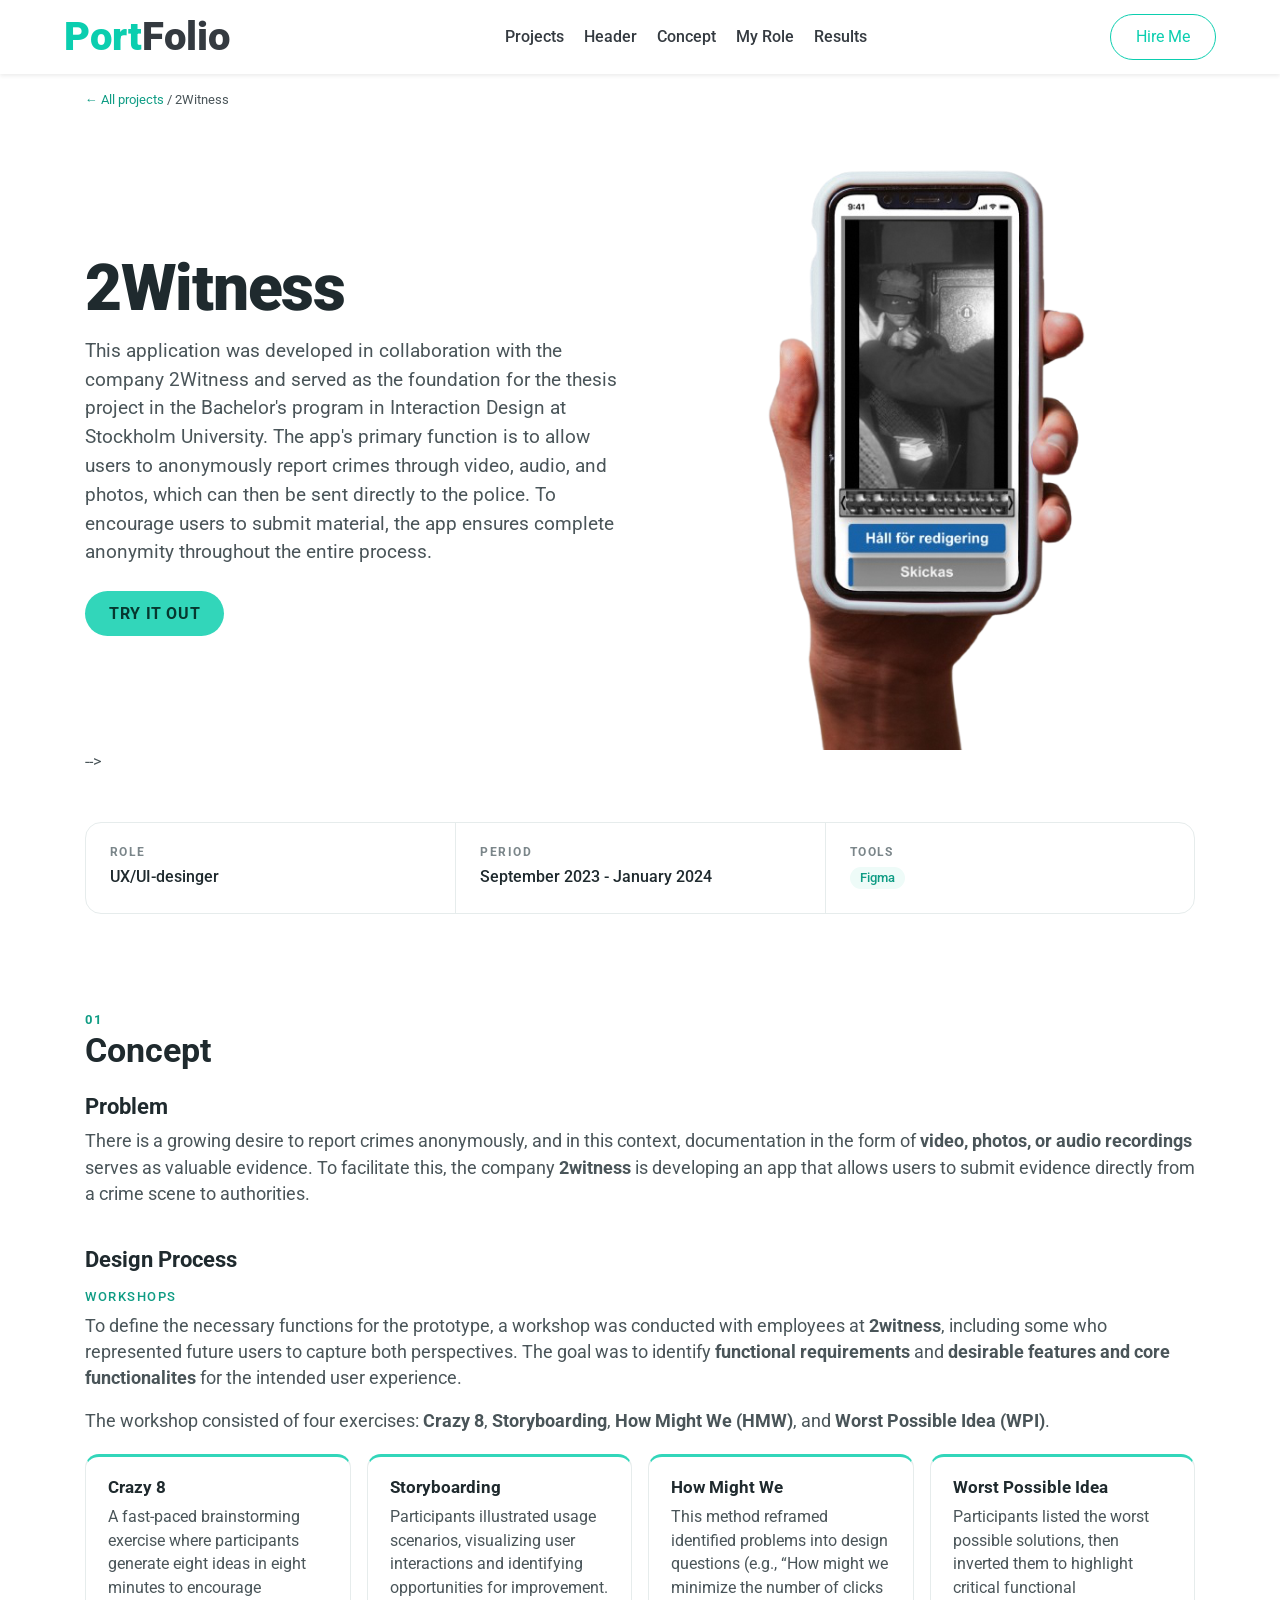
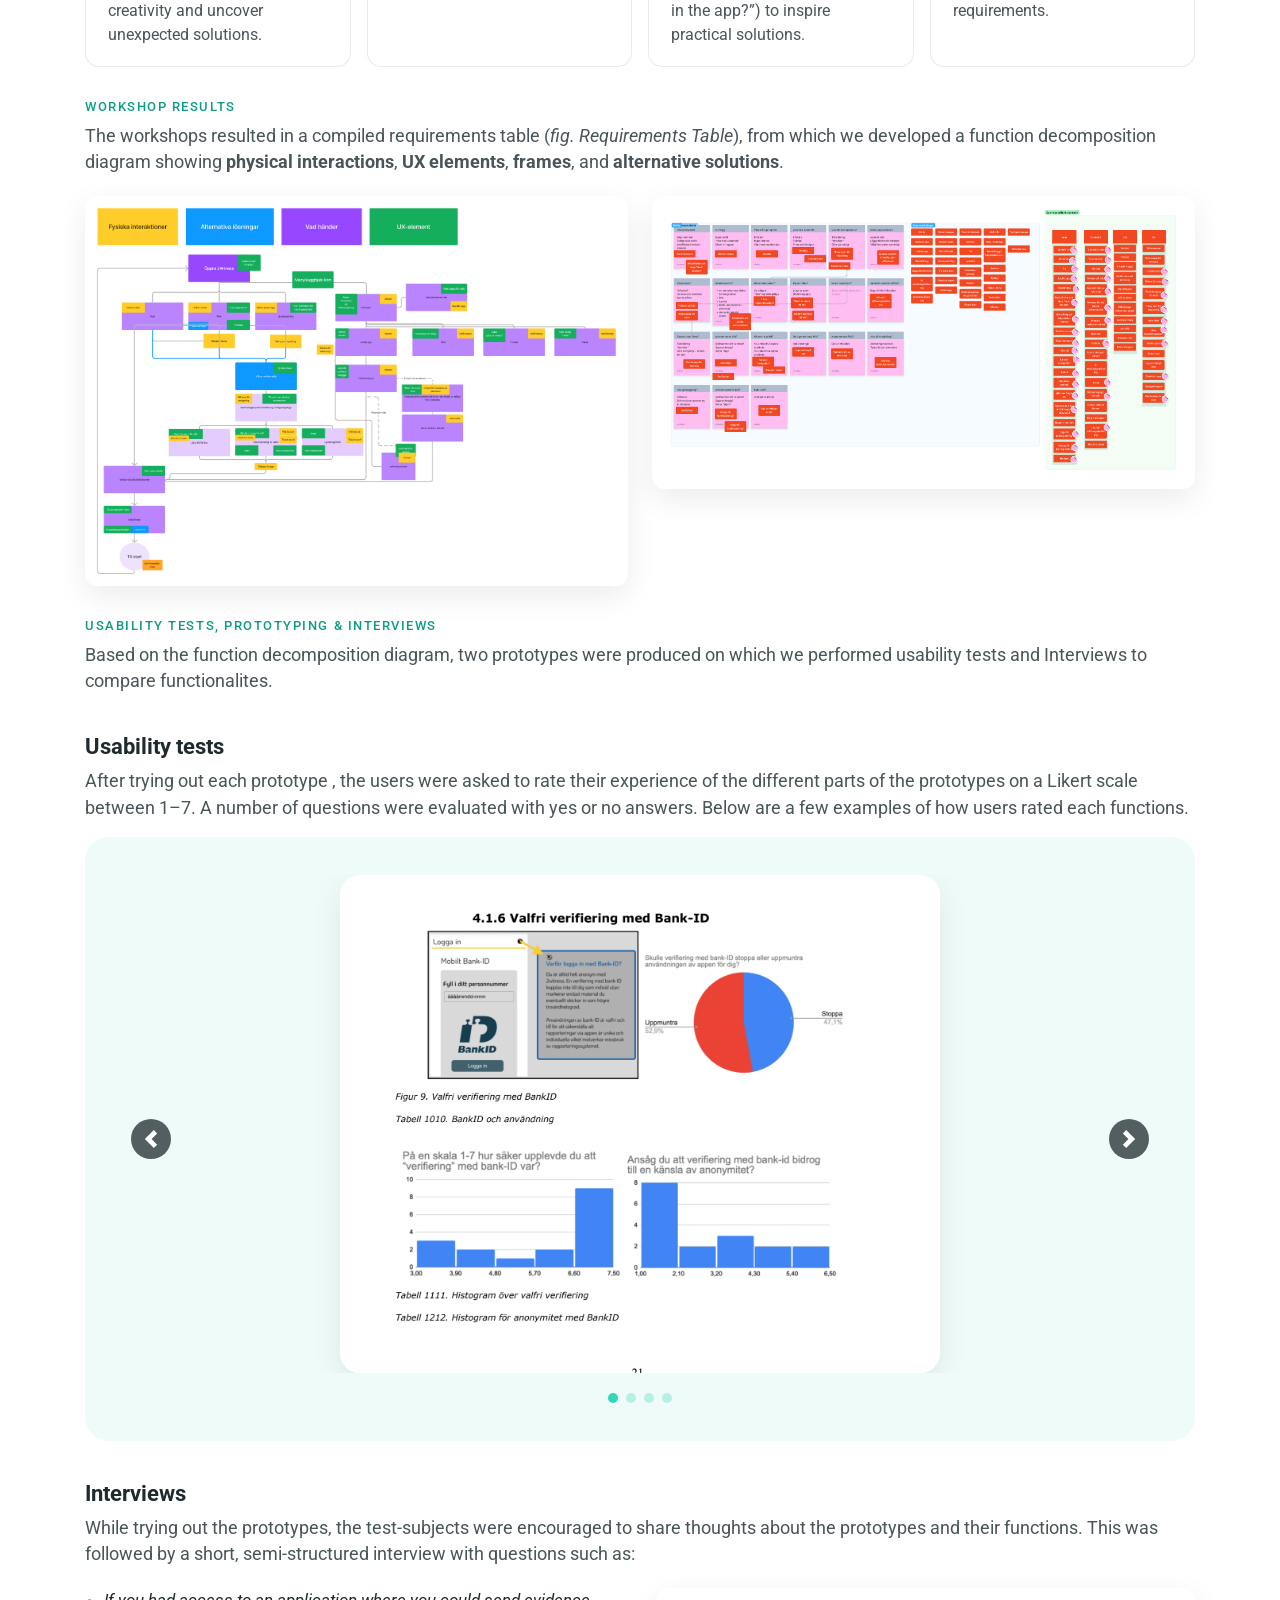
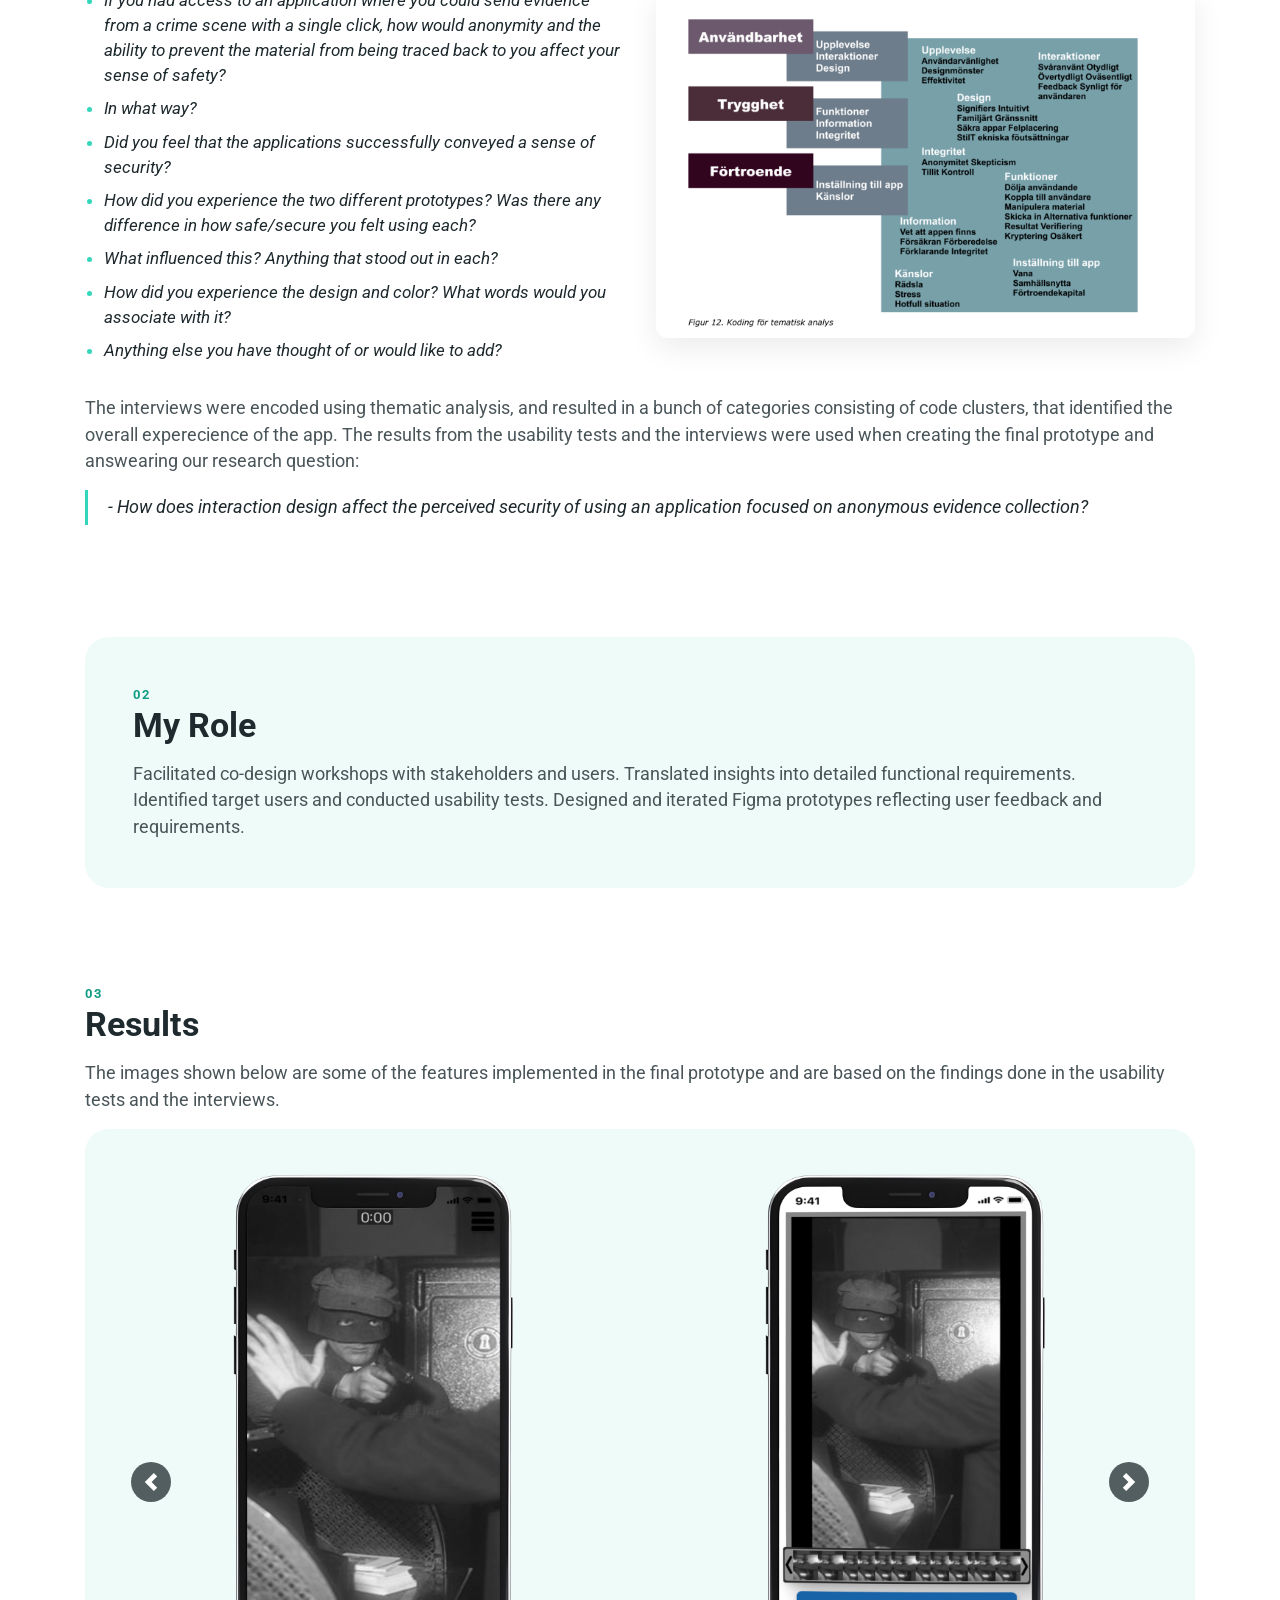
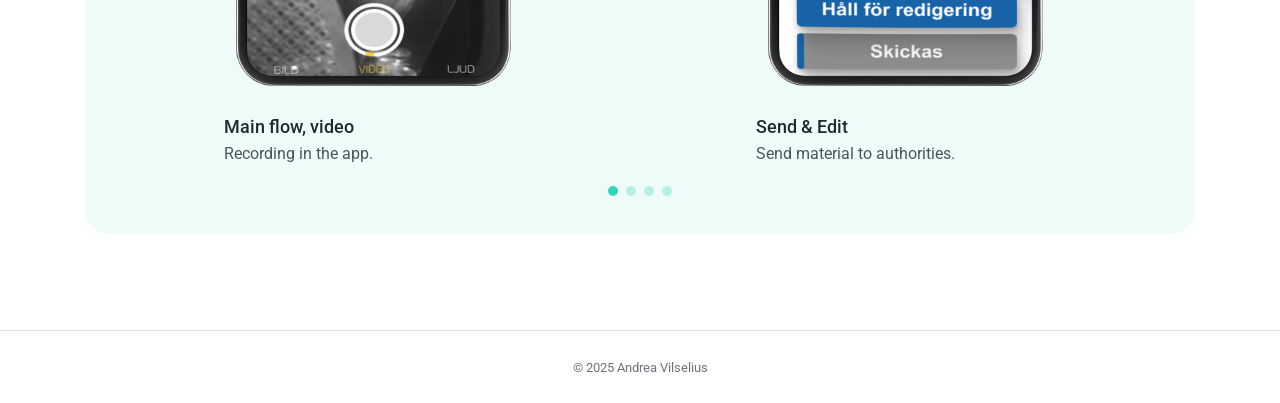
==== commit 665e3ed4: "fix" ====
--- a/2witness.html
+++ b/2witness.html
@@ -1,573 +1,845 @@
-<!DOCTYPE html>
+<!doctype html>
 <html lang="en">
-<head>
-  <meta charset="UTF-8">
-  <meta name="viewport" content="width=device-width, initial-scale=1.0">
-  <title>Project Case Study</title>
-    <link href="https://fonts.googleapis.com/css2?family=Roboto:wght@300;400;500;700;900&display=swap" rel="stylesheet">
-
-    <!-- Favicon -->
-    <link href="img/favicon.ico" rel="icon">
-
-    <!-- Google Web Fonts -->
-    <link rel="preconnect" href="https://fonts.gstatic.com">
-
-
-    <!-- Font Awesome -->
-    <link href="https://cdnjs.cloudflare.com/ajax/libs/font-awesome/5.10.0/css/all.min.css" rel="stylesheet">
-
-    <!-- Libraries Stylesheet -->
-    <link href="lib/owlcarousel/assets/owl.carousel.min.css" rel="stylesheet">
-    
-    <link href="lib/lightbox/css/lightbox.min.css" rel="stylesheet">
-
-    <!-- Customized Bootstrap Stylesheet -->
-    <link href="css/style.css" rel="stylesheet">
-  <style>
-
-body {
-  padding-top: 50px; /* same height as your navbar */
-}
-.shrink{
-   flex-shrink: 0
-}
-
-    .hero-img {
-      width: 100%;
-      border-radius: 12px;
-      object-fit: cover;
-    }
-    .section-title {
-      font-weight: 600;
-      margin-bottom: 1rem;
-    }
-
-    .gradient-bg {
-  background: linear-gradient(
-    180deg, 
-    #ffffff 0%,   /* Soft pink */
-    #ffffff 50%,  /* Light aqua */
-    #d9d9d9 100%  /* Warm cream */
-  );
-
-
-}
-.text-container{
-  width: 100%;
-}
-
-
-
-
-@media (min-width: 992px) and (max-width: 1200px) {
-/*
-.text-container{
-  max-width: 50%;
-
-
-}*/
-
-}
-
-
-
-  </style>
-</head>
-
-<body data-spy="scroll" data-target=".navbar" data-offset="51">
-    <!-- Navbar Start -->
-    <nav class="navbar fixed-top shadow-sm navbar-expand-lg bg-light navbar-light py-3 py-lg-0 px-lg-5 mb-5">
-        <a href="index.html" class="navbar-brand ml-lg-3">
-            <h1 class="m-0 display-5"><span class="text-primary">Port</span>Folio</h1>
-        </a>
-        <button type="button" class="navbar-toggler" data-toggle="collapse" data-target="#navbarCollapse">
-            <span class="navbar-toggler-icon"></span>
-        </button>
-        <div class="collapse navbar-collapse px-lg-3" id="navbarCollapse">
-            <div class="navbar-nav m-auto py-0">
-                <a href="index.html#portfolio" class="nav-item nav-link active">Projects</a>
-                <a href="#header" class="nav-item nav-link active">Header</a>
-                <a href="#concept" class="nav-item nav-link">Concept</a>
-                <a href="#myRole" class="nav-item nav-link">My Role</a>
-                <a href="#results" class="nav-item nav-link">Results</a>
-             <!----   <a href="#service" class="nav-item nav-link">Service</a>
-                <a href="#portfolio" class="nav-item nav-link">Portfolio</a>
-                <a href="#testimonial" class="nav-item nav-link">Review</a>
-                <a href="#blog" class="nav-item nav-link">Blog</a> -->
-             
+  <head>
+    <meta charset="UTF-8" />
+    <meta name="viewport" content="width=device-width, initial-scale=1.0" />
+    <title>2Witness – Project Case Study</title>
+
+    <link href="img/favicon.ico" rel="icon" />
+    <link rel="preconnect" href="https://fonts.gstatic.com" />
+    <link
+      href="https://fonts.googleapis.com/css2?family=Roboto:wght@300;400;500;700;900&display=swap"
+      rel="stylesheet"
+    />
+    <link
+      href="https://cdnjs.cloudflare.com/ajax/libs/font-awesome/5.10.0/css/all.min.css"
+      rel="stylesheet"
+    />
+    <link href="css/style.css" rel="stylesheet" />
+
+    <style>
+      :root {
+        --brand: #32d6ba;
+        --brand-dark: #0f9c84;
+        --ink: #1f2a2e;
+        --text: #4a5559;
+        --muted: #7b868a;
+        --line: #e6ecec;
+        --tint: #eefbf8;
+      }
+
+      body {
+        padding-top: 90px;
+      } /* höjden på den fasta menyn */
+      .case {
+        color: var(--text);
+      }
+      .case-crumb a {
+        color: var(--brand-dark);
+        text-decoration: none;
+      }
+      .case-section a,
+      .case-lead a {
+        color: var(--brand-dark);
+      }
+
+      /* Rubriker */
+      .case-num {
+        font-size: 0.8rem;
+        letter-spacing: 0.14em;
+        text-transform: uppercase;
+        color: var(--brand-dark);
+        font-weight: 700;
+      }
+      .case-title {
+        font-size: clamp(2.75rem, 6vw, 4rem);
+        font-weight: 900;
+        line-height: 1.02;
+        color: var(--ink);
+        letter-spacing: -0.02em;
+        margin: 0.5rem 0 1rem;
+      }
+      .case-h2 {
+        font-size: 2.1rem;
+        font-weight: 900;
+        color: var(--ink);
+        line-height: 1.1;
+        margin-top: 0.25rem;
+      }
+      .case-h3 {
+        font-size: 1.35rem;
+        font-weight: 700;
+        color: var(--ink);
+        margin: 2.5rem 0 0.5rem;
+      }
+      .case-h4 {
+        font-size: 0.8rem;
+        letter-spacing: 0.12em;
+        text-transform: uppercase;
+        color: var(--brand-dark);
+        font-weight: 700;
+        margin: 2rem 0 0.5rem;
+      }
+      .case-lead {
+        font-size: 1.2rem;
+      }
+
+      /* Knapp */
+      .case-btns {
+        display: flex;
+        flex-wrap: wrap;
+        gap: 0.5rem;
+        margin-top: 1.5rem;
+      }
+      .btn-brand {
+        border-radius: 999px;
+        padding: 0.65rem 1.5rem;
+        font-weight: 700;
+        text-decoration: none;
+        background: var(--brand);
+        color: #06372f;
+        letter-spacing: 0.04em;
+      }
+      .btn-brand:hover {
+        background: var(--brand-dark);
+        color: #fff;
+        text-decoration: none;
+      }
+
+      /* Hero-bild i tonad ruta */
+      .case-visual {
+        background: var(--tint);
+        border-radius: 24px;
+        position: relative;
+        overflow: hidden;
+      }
+
+      /* Faktarad */
+      .case-meta {
+        border: 1px solid var(--line);
+        border-radius: 16px;
+        overflow: hidden;
+        margin: 3rem 0;
+      }
+      .case-meta > div {
+        padding: 1.25rem 1.5rem !important;
+      }
+      .case-meta dt {
+        font-size: 0.75rem;
+        letter-spacing: 0.12em;
+        text-transform: uppercase;
+        color: var(--muted);
+        font-weight: 700;
+      }
+      .case-meta dd {
+        color: var(--ink);
+        font-weight: 500;
+        margin: 0.25rem 0 0;
+      }
+      .case-tag {
+        display: inline-block;
+        background: var(--tint);
+        color: var(--brand-dark);
+        font-size: 0.8rem;
+        padding: 0.1rem 0.65rem;
+        border-radius: 999px;
+        font-weight: 500;
+        margin: 0 0.25rem 0.25rem 0;
+      }
+      @media (min-width: 992px) {
+        .case-meta > div + div {
+          border-left: 1px solid var(--line);
+        }
+      }
+      @media (max-width: 991.98px) {
+        .case-meta > div + div {
+          border-top: 1px solid var(--line);
+        }
+      }
+
+      /* Sektioner */
+      .case-section {
+        padding: 3rem 0;
+      }
+      .case-section p {
+        font-size: 1.1rem;
+      }
+      .case-section--tint {
+        background: var(--tint);
+        border-radius: 24px;
+        padding: clamp(1.5rem, 4vw, 3rem);
+        margin: 3rem 0;
+      }
+
+      /* Listor */
+      .case-list {
+        padding-left: 1.2rem;
+        margin: 0;
+        font-size: 1.05rem;
+      }
+      .case-list li {
+        margin-bottom: 0.5rem;
+      }
+      .case-list li::marker {
+        color: var(--brand);
+      }
+
+      /* Workshop-övningar som kort */
+      .card-grid {
+        display: grid;
+        grid-template-columns: 1fr;
+        gap: 1rem;
+        margin-top: 1.25rem;
+      }
+      @media (min-width: 768px) {
+        .card-grid {
+          grid-template-columns: repeat(2, 1fr);
+        }
+      }
+      @media (min-width: 1200px) {
+        .card-grid {
+          grid-template-columns: repeat(4, 1fr);
+        }
+      }
+      .info-card {
+        background: #fff;
+        border: 1px solid var(--line);
+        border-top: 3px solid var(--brand);
+        border-radius: 14px;
+        padding: 1.25rem 1.4rem;
+      }
+      .info-card h5 {
+        font-size: 1.05rem;
+        font-weight: 700;
+        color: var(--ink);
+        margin-bottom: 0.5rem;
+      }
+      .info-card p {
+        font-size: 0.98rem;
+        margin: 0;
+      }
+
+      /* Två bilder bredvid varandra */
+      .img-grid {
+        display: grid;
+        grid-template-columns: 1fr;
+        gap: 1.5rem;
+        margin-top: 1.25rem;
+      }
+      @media (min-width: 1200px) {
+        .img-grid {
+          grid-template-columns: repeat(2, 1fr);
+        }
+      }
+      .img-grid img,
+      .split img {
+        display: block;
+        width: 100%;
+        height: auto;
+        border-radius: 12px;
+        box-shadow: 0 10px 30px rgba(0, 0, 0, 0.08);
+        background: #fff;
+      }
+
+      /* Intervjufrågor + bild */
+      .split {
+        display: grid;
+        grid-template-columns: 1fr;
+        gap: 2rem;
+        align-items: start;
+        margin-top: 1.25rem;
+      }
+      @media (min-width: 992px) {
+        .split {
+          grid-template-columns: 1fr 1fr;
+        }
+      }
+      .split em {
+        color: var(--ink);
+      }
+
+      /* Forskningsfråga */
+      .case-quote {
+        border-left: 3px solid var(--brand);
+        padding: 0.25rem 0 0.25rem 1.25rem;
+        margin-top: 1rem;
+        font-size: 1.2rem;
+        color: var(--ink);
+        font-style: italic;
+      }
+
+      /* Grön ram runt karusellerna */
+      .device-frame {
+        background: var(--tint);
+        border-radius: 24px;
+        padding: clamp(1rem, 3vw, 2.5rem);
+        margin-top: 1rem;
+      }
+
+      /* Enkel bild i karusell */
+      .single-shot {
+        max-width: 600px;
+        margin: 0 auto;
+      }
+      .single-shot img {
+        display: block;
+        width: 100%;
+        height: auto;
+        border-radius: 20px;
+        box-shadow: 0 10px 30px rgba(0, 0, 0, 0.08);
+        background: #fff;
+      }
+
+      /* Två skärmar med text i karusell */
+      .media-grid {
+        display: grid;
+        grid-template-columns: 1fr;
+        gap: 2rem;
+        justify-items: center;
+      }
+      @media (min-width: 768px) {
+        .media-grid {
+          grid-template-columns: repeat(2, 1fr);
+        }
+      }
+      .media-item {
+        width: 100%;
+        max-width: 300px;
+      }
+      .media-item img {
+        display: block;
+        width: 100%;
+        height: auto;
+        border-radius: 28px;
+      }
+      .media-item h4 {
+        font-size: 1.15rem;
+        font-weight: 700;
+        color: var(--ink);
+        margin: 1rem 0 0.25rem;
+      }
+      .media-item p {
+        font-size: 1rem;
+        margin: 0;
+      }
+
+      /* Prickar och pilar under bilden i stället för ovanpå */
+      .case-carousel .carousel-indicators {
+        position: static;
+        margin: 1.25rem 0 0;
+      }
+      .case-carousel .carousel-indicators li {
+        width: 10px;
+        height: 10px;
+        border-radius: 50%;
+        border: 0;
+        background: var(--brand);
+        opacity: 0.3;
+        margin: 0 4px;
+      }
+      .case-carousel .carousel-indicators li.active {
+        opacity: 1;
+      }
+      .case-carousel .carousel-control-prev,
+      .case-carousel .carousel-control-next {
+        width: 56px;
+        opacity: 1;
+      }
+      .case-carousel .carousel-control-prev-icon,
+      .case-carousel .carousel-control-next-icon {
+        width: 40px;
+        height: 40px;
+        border-radius: 50%;
+        background-color: rgba(31, 42, 46, 0.75);
+        background-size: 45%;
+      }
+    </style>
+  </head>
+
+  <body data-spy="scroll" data-target=".navbar" data-offset="91">
+    <!-- Navbar -->
+    <nav
+      class="navbar fixed-top shadow-sm navbar-expand-lg bg-light navbar-light py-3 py-lg-0 px-lg-5"
+    >
+      <a href="index.html" class="navbar-brand ml-lg-3">
+        <h1 class="m-0 display-5">
+          <span class="text-primary">Port</span>Folio
+        </h1>
+      </a>
+      <button
+        type="button"
+        class="navbar-toggler"
+        data-toggle="collapse"
+        data-target="#navbarCollapse"
+      >
+        <span class="navbar-toggler-icon"></span>
+      </button>
+      <div class="collapse navbar-collapse px-lg-3" id="navbarCollapse">
+        <div class="navbar-nav m-auto py-0">
+          <a href="index.html#portfolio" class="nav-item nav-link">Projects</a>
+          <a href="#header" class="nav-item nav-link active">Header</a>
+          <a href="#concept" class="nav-item nav-link">Concept</a>
+          <a href="#myRole" class="nav-item nav-link">My Role</a>
+          <a href="#results" class="nav-item nav-link">Results</a>
+        </div>
+        <a
+          href="index.html#contact"
+          class="btn btn-outline-primary d-none d-lg-block"
+          >Hire Me</a
+        >
+      </div>
+    </nav>
+
+    <main class="case">
+      <div class="container">
+        <p class="case-crumb small mb-4">
+          <a href="index.html#portfolio">← All projects</a> / 2Witness
+        </p>
+
+        <!-- HERO -->
+        <section id="header" class="row align-items-center">
+          <div class="col-lg-6 mb-5 mb-lg-0">
+            <h1 class="case-title">2Witness</h1>
+            <p class="case-lead">
+              This application was developed in collaboration with the company
+              2Witness and served as the foundation for the thesis project in
+              the Bachelor's program in Interaction Design at Stockholm
+              University. The app's primary function is to allow users to
+              anonymously report crimes through video, audio, and photos, which
+              can then be sent directly to the police. To encourage users to
+              submit material, the app ensures complete anonymity throughout the
+              entire process.
+            </p>
+            <div class="case-btns">
+              <a
+                href="https://www.figma.com/proto/caGVrZPSzx0Hq1KOevuiLp/Appen?node-id=2-443&starting-point-node-id=2%3A443&t=6bYjA3swDEnvvDln-1"
+                class="btn-brand"
+                target="_blank"
+                rel="noopener"
+                >TRY IT OUT</a
+              >
             </div>
-   <a href="index.html#contact" class="btn btn-outline-primary d-none d-lg-block">Hire Me</a>
-        </div>
-    </nav>
-
-  <!-- HERO SECTION -->
-
-  <section class="container  pt-5 " id="header">
-  <div class="d-flex flex-column align-items-start">  
-
-
-  <div class="d-flex flex-column flex-md-row       justify-content-center ">
-        <div class="col-md-6 ">
-         <div class="position-relative d-flex align-items-center   ">
-   <h1 class="display-2 text-uppercase text-white opacity-50 " style="-webkit-text-stroke: 2px #c6c9cb;">2Witness</h1>
-
-</div>   
-        <p class="lead">This application was developed in collaboration with the company 2Witness and served as the foundation for the thesis project in the Bachelor's program in Interaction Design at Stockholm University. The app's primary function is to allow users to anonymously report crimes through video, audio, and photos, which can then be sent directly to the police. To encourage users to submit material, the app ensures complete anonymity throughout the entire process.</p>
-        <p><strong>Role:</strong> UX/UI-desinger </p>
-        <p><strong>Tools:</strong> Figma</p>
-       
-        </div>
-        <div class="col-md-6"> 
- <div class="position-relative d-flex  justify-content-start   justify-content-md-center">
-  <div class="position-relative" style="border: 1px solid #0BCEAF; display: inline-block;   border-radius: 15px;">
-    
-    <!-- Själva bilden -->
-    <img 
-      src="css/mockups/2witnessklar/headerimg.png" 
-      alt="Project overview" 
-      class="hero-img" 
-      style="width: 350px; display: block; border-radius: 15px;  box-shadow: 0 4px 6px -1px rgba(0, 0, 0, 0.1), 0 2px 4px -1px rgba(0, 0, 0, 0.06);"
-    >
-
-    <!-- Transparent ruta ovanpå bilden -->
-    <div 
-      class="position-absolute " 
-      style="
-        bottom: 0; 
-        left: 0; 
-        width: 100%; 
-        height: 120px; 
-        background-color: #dedde1; 
-        opacity: 0.7; 
-        border-radius: 0px 0px 15px 15px;
-        z-index: 2;
-      ">
-    </div>
-
-    <!-- Knapp ovanpå både ruta och bild -->
-   <!----  a href="https://www.figma.com/proto/caGVrZPSzx0Hq1KOevuiLp/Appen?node-id=2-443&starting-point-node-id=2%3A443&t=VNMLk5mPJrYTPyLO-1">-->
-   
-   <a target="_blank" href="https://www.figma.com/proto/caGVrZPSzx0Hq1KOevuiLp/Appen?node-id=2-443&starting-point-node-id=2%3A443&t=6bYjA3swDEnvvDln-1" >
-   <button 
-      class="position-absolute  btn btn-outline-primary "  
-      style="  
-      font-size: 20px;
-      z-index: 3;
-      padding: 15px 30px; 
-      width: 250px; 
-      transform: translateX(-50%);
-      left: 50%; 
-      bottom: 30px; 
-      font-weight: 900;
-     box-shadow: rgba(0, 0, 0, 0.35) 0px 5px 15px;
-         
-       "> 
-      TRY IT OUT
-    </button>
-
-    </a>
-
-  </div>
-</div>
-
-       </div> 
-  </div>
-</div>
-  </section>
-
-
-  <!-- OVERVIEW -->
-<section class="bg-light py-3" id="concept">
-  <div class="container">
-    <h1 class="text-uppercase text-primary mb-4 fw-bold border-bottom pb-2">Concept</h1>
-
-    <h3 class="text-uppercase text-secondary mb-3">Problem</h3>
-    <p class="lead text-muted mb-5">
-      There is a growing desire to report crimes anonymously, and in this context, documentation in the form of 
-      <b>video, photos, or audio recordings</b> serves as valuable evidence. 
-      To facilitate this, the company <b>2witness</b> is developing an app that allows users to submit evidence 
-      directly from a crime scene to authorities.
-    </p>
-
-    <h3 class="text-uppercase text-secondary mb-4">Design Process</h3>
-    <h4 class="text-uppercase text-primary mb-3">Workshops</h4>
-
-    <p class="lead text-muted mb-3">
-      To define the necessary functions for the prototype, a workshop was conducted with employees at 
-      <b>2witness</b>, including some who represented future users to capture both perspectives. 
-      The goal was to identify <b>functional requirements</b> and <b>desirable features and core functionalites</b> for the intended user experience.
-    </p>
-
-    <p class="text-muted">
-      The workshop consisted of four exercises: <b>Crazy 8</b>, <b>Storyboarding</b>, 
-      <b>How Might We (HMW)</b>, and <b>Worst Possible Idea (WPI)</b>.
-    </p>
-
-    <ul class="list-unstyled ms-3 mb-5">
-      <li class="mb-2">
-        <b>Crazy 8:</b> A fast-paced brainstorming exercise where participants generate eight ideas in eight minutes 
-        to encourage creativity and uncover unexpected solutions.
-      </li>
-      <li class="mb-2">
-        <b>Storyboarding:</b> Participants illustrated usage scenarios, visualizing user interactions and identifying opportunities for improvement.
-      </li>
-      <li class="mb-2">
-        <b>How Might We:</b> This method reframed identified problems into design questions 
-        (e.g., “How might we minimize the number of clicks in the app?”) to inspire practical solutions.
-      </li>
-      <li>
-        <b>Worst Possible Idea:</b> Participants listed the worst possible solutions, then inverted them 
-        to highlight critical functional requirements.
-      </li>
-    </ul>
-
-<div class="container mb-4">
-  <div class>
-    <h4 class="text-uppercase text-primary fw-bold mb-3">Workshop Results</h4>
-    <p class="lead text-muted mx-auto"></p>
-      The workshops resulted in a compiled requirements table (<em>fig. Requirements Table</em>), 
-      from which we developed a function decomposition diagram showing 
-      <strong>physical interactions</strong>, <strong>UX elements</strong>, <strong>frames</strong>, 
-      and <strong>alternative solutions</strong>.
-    </p>
-  </div>
-
-  <div class="row g-4 p-3  justify-content-center">
-    <div class="col-12 col-xl-6">
-      <img 
-        src="css/img/Brainstorming appen.png" 
-        alt="Brainstorming session 1" 
-        class="img-fluid rounded-4 shadow-lg w-100 mb-3 mb-xl-0" 
-      >
-    </div>
-
-    <div class="col-12 col-xl-6">
-      <img 
-        src="css/img/Brainstorming appen-2.png" 
-        alt="Brainstorming session 2" 
-        class="img-fluid rounded-4 shadow-lg w-100"
-      >
-    </div>
-  </div>
-</div>
-
-
-
-
-
-<h4 class="text-uppercase text-primary mb-3">Usability tests, prototyping & Interviews </h4>
-<p class="lead text-muted mb-4">
-    Based on the function decomposition diagram,  two prototypes were produced on which we performed usability tests and Interviews to compare functionalites.  
-  <h5> Usability tests </h5>
-  After trying out each prototype , the users were asked to rate their  experience of the different parts of the prototypes on a Likert scale between 1–7. A number of questions were evaluated with yes or no answers. 
-  Below are a few examples of how users rated each functions. 
-</p>
-
-<!------- Karusell -->
-<div id="carouselExampleIndicators2" class="carousel slide mb-3" data-ride="carousel">
-  <ol class="carousel-indicators mb-4">
-    <li data-target="#carouselExampleIndicators2" data-slide-to="0" class="active"></li>
-    <li data-target="#carouselExampleIndicators2" data-slide-to="1"></li>
-    <li data-target="#carouselExampleIndicators2" data-slide-to="2"></li>
-    <li data-target="#carouselExampleIndicators2" data-slide-to="3"></li>
-  </ol>
-  <div class="carousel-inner">
-    <div class="carousel-item active"> <!--start -->
-    <div class="container my-4">
-  <div class="p-5   gap-4 p-3 rounded media-container d-flex align-items-center justify-content-center shadow-sm" style="background: rgb(232, 232, 235)">     
-      <div class="ratio ratio-16x9 shadow-sm" style="--bs-aspect-ratio: 60%; max-width: 600px;  border-radius: 20px; overflow: hidden;">
-        <img src="css/img/2witness/redigering.png" alt="azeeaimg" class="w-100 h-100 " style="object-fit: cover;">
-      </div>   
-  </div>
-</div>
-</div> <!----  slut -->
-    <div class="carousel-item"> <!--- start -->
-
-<div class="container my-4">
- <div class="p-5   gap-4 p-3  rounded media-container d-flex align-items-center justify-content-center shadow-sm" style="background: rgb(232, 232, 235)">     
-      <div class="ratio ratio-16x9 shadow-sm" style="--bs-aspect-ratio: 60%; max-width: 600px;  border-radius: 20px; overflow: hidden;">
-        <img src="css/img/2witness/navigering.png" alt="azeeaimg" class="w-100 h-100 " style="object-fit: cover;">
-      </div>   
-  </div>
-</div>
-</div><!-- slut -->
-<div class="carousel-item"><!--start -->
-<div class="container my-4">
-   <div class="p-5   gap-4 p-3  rounded media-container  d-flex align-items-center justify-content-center shadow-sm" style="background: rgb(232, 232, 235)">     
-      <div class="ratio ratio-16x9 shadow-sm" style="--bs-aspect-ratio: 60%; max-width: 600px;  border-radius: 20px; overflow: hidden;">
-        <img src="css/img/2witness/spårvagn.png" alt="azeeaimg" class="w-100 h-100 " style="object-fit: cover;">
-      </div>   
-  </div>
-</div>
-   </div> <!--slut -->
-<div class="carousel-item"><!--start -->
-<div class="container my-4">
-   <div class="p-5   gap-4 p-3  rounded media-container d-flex align-items-center justify-content-center shadow-sm" style="background: rgb(232, 232, 235)">     
-      <div class="ratio ratio-16x9 shadow-sm" style=" --bs-aspect-ratio: 60%; max-width: 600px;  border-radius: 20px; overflow: hidden;">
-        <img src="css/img/2witness/tack.png" alt="azeeaimg" class="w-100 h-100 " style="object-fit: cover;">
-      </div>   
-  </div>
-</div>
-   </div> <!--slut -->
-
-
-
-  </div>
-  <a class="carousel-control-prev" href="#carouselExampleIndicators2" role="button" data-slide="prev">
-    <span class="carousel-control-prev-icon" aria-hidden="true"></span>
-    <span class="sr-only">Previous</span>
-  </a>
-  <a class="carousel-control-next" href="#carouselExampleIndicators2" role="button" data-slide="next">
-    <span class="carousel-control-next-icon" aria-hidden="true"></span>
-    <span class="sr-only">Next</span>
-  </a>
-</div>
-
-  <div class="d-flex flex-column  justify-content-center ">
-      <h5> Interviews </h5>
- While trying out the prototypes, the test-subjects were encouraged to share thoughts about the prototypes and their functions. This was followed by a short, semi-structured interview 
- with questions such as:
- <div class="d-flex flex-column  flex-lg-row m-3"> 
-<div>
-<ul>
-  <li><em>If you had access to an application where you could send evidence from a crime scene with a single click, how would anonymity and the ability to prevent the material from being traced back to you affect your sense of safety?</em></li>
-  <li><em>In what way?</em></li>
-  <li><em>Did you feel that the applications successfully conveyed a sense of security?</em></li>
-  <li><em>How did you experience the two different prototypes? Was there any difference in how safe/secure you felt using each?</em></li>
-  <li><em>What influenced this? Anything that stood out in each?</em></li>
-  <li><em>How did you experience the design and color? What words would you associate with it?</em></li>
-  <li><em>Anything else you have thought of or would like to add?</em></li>
-</ul>
-
-</div>
-  <div class="ratio ratio-16x9" style=" overflow: hidden;">
-        <img src="css/img/2witness/tematisk.png" alt="azeeaimg" class="w-100 h-100 " style="object-fit: cover; max-width:100%;">
-      </div> 
-
-</div>
-
-<div class="container my-4">
-  <div class="d-flex flex-column" styles="max-width:700px;">
-      <div>
-            <p>  The interviews were encoded using thematic analysis, and resulted in a bunch of categories consisting of code clusters,   that identified the overall experecience of the app.
-The results from the usability tests and the interviews were used when creating the final prototype and answearing our research question: <br>
-<em> - How does interaction design affect the perceived security of using an application focused on anonymous evidence collection?</em>
-</p> 
-</div>
-  </div>
-</div>
-</section>
-
-
- <section class="bg-light py-5" id="myRole">
-    <div class="container" >
-   <div class="text-left mb-3">
-    <h1 class="text-uppercase text-primary mb-4 fw-bold border-bottom pb-2">My Role</h1>
-      <p class="lead mx-auto" >
-       
-  Facilitated co-design workshops with stakeholders and users.
-  Translated insights into detailed functional requirements.
-  Identified target users and conducted usability tests.
-  Designed and iterated Figma prototypes reflecting user feedback and requirements. 
-       
-
-      </p>
-    </div>
-    </div>
-  </section>
-
-    <div class="container " id="results">
-      <div class="text-left mb-5">
-       <h1 class="text-uppercase text-primary mb-4 fw-bold border-bottom pb-2">Results</h1>
-    <!----  <h3 class="mt-3">Coding</h3> -->
-      <p class="lead mx-auto">
-        The images shown below are some of the features implemented in the final prototype and are based on the findings done in the usability tests and the interviews. 
-    </div>
-</div>
-
-
-
-  <!-- carousel big screens  -->  
-<div id="carouselMobile" class="carousel slide" data-ride="carousel">
-  <ol class="carousel-indicators mb-4">
-    <li data-target="#carouselMobile" data-slide-to="0" class="active"></li>
-    <li data-target="#carouselMobile" data-slide-to="1"></li>
-    <li data-target="#carouselMobile" data-slide-to="2"></li>
-     <li data-target="#carouselMobile" data-slide-to="3"></li>
-  </ol>
-  <div class="carousel-inner">
-    <div class="carousel-item active"> <!--start -->
-
- <div class="container my-4">
-  <div class="d-flex flex-column flex-md-row   justify-content-center align-items-center  gap-4 p-md-4 p-lg-5 gradient-bg shadow-lg rounded media-container">
-
-    <div class="d-flex flex-column  flex-lg-row align-items-sm-center align-items-md-start  align-items-lg-center gap-md-2">
-      <div class="ratio ratio-16x9 shrink" style="max-width: 300px;  overflow: hidden;">
-        <img src="css/mockups/2witnessklar/video.png" alt="azeeaimg" class="w-100 h-100" style="object-fit: cover;">
+          </div>
+          <div class="col-lg-6">
+            <div class="d-flex justify-content-center">
+              <img
+                src="css/mockups/2witnessklar/headerimg-removebg-preview.png"
+                alt="Project overview"
+                style="max-width: 350px"
+              />
+            </div>
+          </div>
+        </section>
+        -->
+
+        <!-- FAKTARAD -->
+        <dl class="case-meta row no-gutters">
+          <div class="col-lg-4">
+            <dt>Role</dt>
+            <dd>UX/UI-desinger</dd>
+          </div>
+          <div class="col-lg-4">
+            <dt>Period</dt>
+            <dd>September 2023 - January 2024</dd>
+          </div>
+          <div class="col-lg-4">
+            <dt>Tools</dt>
+            <dd><span class="case-tag">Figma</span></dd>
+          </div>
+        </dl>
+
+        <!-- 01 CONCEPT -->
+        <section id="concept" class="case-section">
+          <div class="case-num">01</div>
+          <h2 class="case-h2 mb-3">Concept</h2>
+
+          <h3 class="case-h3 mt-4">Problem</h3>
+          <p class="case-lead">
+            There is a growing desire to report crimes anonymously, and in this
+            context, documentation in the form of
+            <b>video, photos, or audio recordings</b> serves as valuable
+            evidence. To facilitate this, the company <b>2witness</b> is
+            developing an app that allows users to submit evidence directly from
+            a crime scene to authorities.
+          </p>
+
+          <h3 class="case-h3">Design Process</h3>
+          <h4 class="case-h4 mt-3">Workshops</h4>
+          <p>
+            To define the necessary functions for the prototype, a workshop was
+            conducted with employees at
+            <b>2witness</b>, including some who represented future users to
+            capture both perspectives. The goal was to identify
+            <b>functional requirements</b> and
+            <b>desirable features and core functionalites</b> for the intended
+            user experience.
+          </p>
+          <p>
+            The workshop consisted of four exercises: <b>Crazy 8</b>,
+            <b>Storyboarding</b>, <b>How Might We (HMW)</b>, and
+            <b>Worst Possible Idea (WPI)</b>.
+          </p>
+
+          <div class="card-grid">
+            <div class="info-card">
+              <h5>Crazy 8</h5>
+              <p>
+                A fast-paced brainstorming exercise where participants generate
+                eight ideas in eight minutes to encourage creativity and uncover
+                unexpected solutions.
+              </p>
+            </div>
+            <div class="info-card">
+              <h5>Storyboarding</h5>
+              <p>
+                Participants illustrated usage scenarios, visualizing user
+                interactions and identifying opportunities for improvement.
+              </p>
+            </div>
+            <div class="info-card">
+              <h5>How Might We</h5>
+              <p>
+                This method reframed identified problems into design questions
+                (e.g., “How might we minimize the number of clicks in the app?”)
+                to inspire practical solutions.
+              </p>
+            </div>
+            <div class="info-card">
+              <h5>Worst Possible Idea</h5>
+              <p>
+                Participants listed the worst possible solutions, then inverted
+                them to highlight critical functional requirements.
+              </p>
+            </div>
+          </div>
+
+          <h4 class="case-h4">Workshop Results</h4>
+          <p>
+            The workshops resulted in a compiled requirements table (<em
+              >fig. Requirements Table</em
+            >), from which we developed a function decomposition diagram showing
+            <strong>physical interactions</strong>,
+            <strong>UX elements</strong>, <strong>frames</strong>, and
+            <strong>alternative solutions</strong>.
+          </p>
+          <div class="img-grid">
+            <img
+              src="css/img/Brainstorming appen.png"
+              alt="Brainstorming session 1"
+            />
+            <img
+              src="css/img/Brainstorming appen-2.png"
+              alt="Brainstorming session 2"
+            />
+          </div>
+
+          <h4 class="case-h4">Usability tests, prototyping &amp; Interviews</h4>
+          <p>
+            Based on the function decomposition diagram, two prototypes were
+            produced on which we performed usability tests and Interviews to
+            compare functionalites.
+          </p>
+
+          <h3 class="case-h3">Usability tests</h3>
+          <p>
+            After trying out each prototype , the users were asked to rate their
+            experience of the different parts of the prototypes on a Likert
+            scale between 1–7. A number of questions were evaluated with yes or
+            no answers. Below are a few examples of how users rated each
+            functions.
+          </p>
+
+          <div class="device-frame">
+            <div
+              id="carouselTests"
+              class="carousel slide case-carousel"
+              data-ride="carousel"
+            >
+              <div class="carousel-inner">
+                <div class="carousel-item active">
+                  <div class="single-shot">
+                    <img
+                      src="css/img/2witness/redigering.png"
+                      alt="Usability test results: editing"
+                    />
+                  </div>
+                </div>
+                <div class="carousel-item">
+                  <div class="single-shot">
+                    <img
+                      src="css/img/2witness/navigering.png"
+                      alt="Usability test results: navigation"
+                    />
+                  </div>
+                </div>
+                <div class="carousel-item">
+                  <div class="single-shot">
+                    <img
+                      src="css/img/2witness/spårvagn.png"
+                      alt="Usability test results"
+                    />
+                  </div>
+                </div>
+                <div class="carousel-item">
+                  <div class="single-shot">
+                    <img
+                      src="css/img/2witness/tack.png"
+                      alt="Usability test results: thank you page"
+                    />
+                  </div>
+                </div>
+              </div>
+              <a
+                class="carousel-control-prev"
+                href="#carouselTests"
+                role="button"
+                data-slide="prev"
+              >
+                <span
+                  class="carousel-control-prev-icon"
+                  aria-hidden="true"
+                ></span
+                ><span class="sr-only">Previous</span>
+              </a>
+              <a
+                class="carousel-control-next"
+                href="#carouselTests"
+                role="button"
+                data-slide="next"
+              >
+                <span
+                  class="carousel-control-next-icon"
+                  aria-hidden="true"
+                ></span
+                ><span class="sr-only">Next</span>
+              </a>
+              <ol class="carousel-indicators">
+                <li
+                  data-target="#carouselTests"
+                  data-slide-to="0"
+                  class="active"
+                ></li>
+                <li data-target="#carouselTests" data-slide-to="1"></li>
+                <li data-target="#carouselTests" data-slide-to="2"></li>
+                <li data-target="#carouselTests" data-slide-to="3"></li>
+              </ol>
+            </div>
+          </div>
+
+          <h3 class="case-h3">Interviews</h3>
+          <p>
+            While trying out the prototypes, the test-subjects were encouraged
+            to share thoughts about the prototypes and their functions. This was
+            followed by a short, semi-structured interview with questions such
+            as:
+          </p>
+          <div class="split">
+            <ul class="case-list">
+              <li>
+                <em
+                  >If you had access to an application where you could send
+                  evidence from a crime scene with a single click, how would
+                  anonymity and the ability to prevent the material from being
+                  traced back to you affect your sense of safety?</em
+                >
+              </li>
+              <li><em>In what way?</em></li>
+              <li>
+                <em
+                  >Did you feel that the applications successfully conveyed a
+                  sense of security?</em
+                >
+              </li>
+              <li>
+                <em
+                  >How did you experience the two different prototypes? Was
+                  there any difference in how safe/secure you felt using
+                  each?</em
+                >
+              </li>
+              <li>
+                <em>What influenced this? Anything that stood out in each?</em>
+              </li>
+              <li>
+                <em
+                  >How did you experience the design and color? What words would
+                  you associate with it?</em
+                >
+              </li>
+              <li>
+                <em>Anything else you have thought of or would like to add?</em>
+              </li>
+            </ul>
+            <img src="css/img/2witness/tematisk.png" alt="Thematic analysis" />
+          </div>
+
+          <p class="mt-4">
+            The interviews were encoded using thematic analysis, and resulted in
+            a bunch of categories consisting of code clusters, that identified
+            the overall experecience of the app. The results from the usability
+            tests and the interviews were used when creating the final prototype
+            and answearing our research question:
+          </p>
+          <p class="case-quote">
+            - How does interaction design affect the perceived security of using
+            an application focused on anonymous evidence collection?
+          </p>
+        </section>
+
+        <!-- 02 MY ROLE -->
+        <section id="myRole" class="case-section case-section--tint">
+          <div class="case-num">02</div>
+          <h2 class="case-h2 mb-3">My Role</h2>
+          <p class="mb-0">
+            Facilitated co-design workshops with stakeholders and users.
+            Translated insights into detailed functional requirements.
+            Identified target users and conducted usability tests. Designed and
+            iterated Figma prototypes reflecting user feedback and requirements.
+          </p>
+        </section>
+
+        <!-- 03 RESULTS -->
+        <section id="results" class="case-section">
+          <div class="case-num">03</div>
+          <h2 class="case-h2 mb-3">Results</h2>
+          <p class="case-lead">
+            The images shown below are some of the features implemented in the
+            final prototype and are based on the findings done in the usability
+            tests and the interviews.
+          </p>
+
+          <div class="device-frame">
+            <div
+              id="carouselResults"
+              class="carousel slide case-carousel"
+              data-ride="carousel"
+            >
+              <div class="carousel-inner">
+                <div class="carousel-item active">
+                  <div class="media-grid">
+                    <div class="media-item">
+                      <img
+                        src="css/mockups/2witnessklar/video.png"
+                        alt="Main flow, video"
+                      />
+                      <h4>Main flow, video</h4>
+                      <p>Recording in the app.</p>
+                    </div>
+                    <div class="media-item">
+                      <img
+                        src="css/mockups/2witnessklar/redigeringvideo.png"
+                        alt="Send &amp; Edit"
+                      />
+                      <h4>Send &amp; Edit</h4>
+                      <p>Send material to authorities.</p>
+                    </div>
+                  </div>
+                </div>
+                <div class="carousel-item">
+                  <div class="media-grid">
+                    <div class="media-item">
+                      <img
+                        src="css/mockups/2witnessklar/ljud.png"
+                        alt="Main Flow, sound"
+                      />
+                      <h4>Main Flow, sound</h4>
+                      <p>Recording audio in the app.</p>
+                    </div>
+                    <div class="media-item">
+                      <img
+                        src="css/mockups/2witnessklar/ljudpå.png"
+                        alt="Send &amp; Edit"
+                      />
+                      <h4>Send &amp; Edit</h4>
+                      <p>Send and edit audio material to authorities.</p>
+                    </div>
+                  </div>
+                </div>
+                <div class="carousel-item">
+                  <div class="media-grid">
+                    <div class="media-item">
+                      <img
+                        src="css/mockups/2witnessklar/info2.png"
+                        alt="Info"
+                      />
+                      <h4>Info</h4>
+                      <p>FAQ and instructions on how to use the app.</p>
+                    </div>
+                    <div class="media-item">
+                      <img src="css/mockups/2witnessklar/info.png" alt="FAQ" />
+                      <h4>FAQ</h4>
+                      <p>FAQ such as "how can anonymity be ensured?"</p>
+                    </div>
+                  </div>
+                </div>
+                <div class="carousel-item">
+                  <div class="media-grid">
+                    <div class="media-item">
+                      <img
+                        src="css/mockups/2witnessklar/anonym.png"
+                        alt="ID card"
+                      />
+                      <h4>ID card</h4>
+                      <p>Daily refreshed token.</p>
+                    </div>
+                    <div class="media-item">
+                      <img
+                        src="css/mockups/2witnessklar/spårvagn.png"
+                        alt="ID card, front"
+                      />
+                      <h4>ID card, front</h4>
+                      <p>A new token is generated daily.</p>
+                    </div>
+                  </div>
+                </div>
+              </div>
+              <a
+                class="carousel-control-prev"
+                href="#carouselResults"
+                role="button"
+                data-slide="prev"
+              >
+                <span
+                  class="carousel-control-prev-icon"
+                  aria-hidden="true"
+                ></span
+                ><span class="sr-only">Previous</span>
+              </a>
+              <a
+                class="carousel-control-next"
+                href="#carouselResults"
+                role="button"
+                data-slide="next"
+              >
+                <span
+                  class="carousel-control-next-icon"
+                  aria-hidden="true"
+                ></span
+                ><span class="sr-only">Next</span>
+              </a>
+              <ol class="carousel-indicators">
+                <li
+                  data-target="#carouselResults"
+                  data-slide-to="0"
+                  class="active"
+                ></li>
+                <li data-target="#carouselResults" data-slide-to="1"></li>
+                <li data-target="#carouselResults" data-slide-to="2"></li>
+                <li data-target="#carouselResults" data-slide-to="3"></li>
+              </ol>
+            </div>
+          </div>
+        </section>
       </div>
-       <div class="d-flex flex-column  p-3 text-container">
-     <h3>Main flow, video </h3>
-      <p>Recording in the app.</p>
-      </div> 
-
-    </div> 
-
-  
-      <div class="d-flex flex-column flex-lg-row  align-items-sm-center align-items-md-start  align-items-lg-center gap-md-2  ">
-          <div class="ratio ratio-16x9 shrink" style="max-width: 300px; overflow: hidden;">
-        <img src="css/mockups/2witnessklar/redigeringvideo.png" alt="azeeaimg" class="w-100 h-100" style="object-fit: cover;">
-      </div>
-    <div class="d-flex flex-column  p-3 text-container" >
- <h3>Send & Edit</h3>
-      <p>Send material to authorities.</p>
-      </div>
-    </div>
-  </div>
-</div>
-</div> <!----  slut -->
-    <div class="carousel-item"> <!--- start -->
-      
- <div class="container my-4">
-  <div class="d-flex flex-column flex-md-row   justify-content-center align-items-center  gap-4 p-md-4 p-lg-5 gradient-bg shadow-lg rounded media-container">
-
-    <div class="d-flex flex-column  flex-lg-row align-items-sm-center align-items-md-start  align-items-lg-center gap-md-2">
-      <div class="ratio ratio-16x9 shrink" style="max-width: 300px; ">
-        <img src="css/mockups/2witnessklar/ljud.png" alt="azeeaimg" class="w-100 h-100" style="object-fit: cover;">
-      </div>
-       <div class="d-flex flex-column  p-3 text-container">
-        <h3>Main Flow, sound</h3>
-      <p>Recording audio in the app. </p>
-      </div> 
-
-    </div> 
-
-  
-      <div class="d-flex flex-column flex-lg-row  align-items-sm-center align-items-md-start  align-items-lg-center gap-md-2  ">
-          <div class="ratio ratio-16x9 shrink" style="max-width: 300px; ">
-        <img src="css/mockups/2witnessklar/ljudpå.png" alt="azeeaimg" class="w-100 h-100" style="object-fit: cover;">
-      </div>
-    <div class="d-flex flex-column  p-3 text-container anonym" >
-    <h3>Send & Edit </h3>
-      <p>Send and edit audio material to authorities.</p>
-      </div>
-    </div>
-  </div>
-</div>
-
-
-      
-    </div><!-- slut -->
-
-
-    <div class="carousel-item"><!--start -->
-            
- <div class="container my-4">
-  <div class="d-flex flex-column flex-md-row   justify-content-center align-items-center  gap-4 p-md-4 p-lg-5 gradient-bg shadow-lg rounded media-container">
-
-    <div class="d-flex flex-column  flex-lg-row align-items-sm-center align-items-md-start  align-items-lg-center gap-md-2">
-      <div class="ratio ratio-16x9 shrink" style="max-width: 300px;">
-        <img src="css/mockups/2witnessklar/info2.png" alt="azeeaimg" class="w-100 h-100" style="object-fit: contain;">
-      </div>
-       <div class="d-flex flex-column  p-3 text-container anonym">
-            <h3>Info</h3>
-      <p>FAQ and instructions on how to use the app. </p>
-     
-      </div> 
-
-    </div> 
-
-  
-      <div class="d-flex flex-column flex-lg-row  align-items-center align-items-md-start  align-items-lg-center gap-md-2  ">
-          <div class="ratio ratio-16x9 shrink" style="max-width: 300px;">
-        <img src="css/mockups/2witnessklar/info.png" alt="azeeaimg" class="w-100 h-100" style="object-fit: contain;">
-      </div>
-    <div class="d-flex flex-column  p-3 text-container anonym" >
-      <h3>FAQ</h3>
-      <p>FAQ such as "how can anonymity be ensured?"  </p>
-      </div>
-    </div>
-  </div>
-</div>
-</div> <!--slut -->
-
-    <div class="carousel-item"><!--start -->
-            
- <div class="container my-4">
-  <div class="d-flex flex-column flex-md-row   justify-content-center align-items-center   gap-4 p-md-4 p-lg-5 gradient-bg shadow-lg rounded media-container">
-
-    <div class="d-flex flex-column  flex-lg-row align-items-center align-items-md-start  align-items-lg-center gap-md-2">
-      <div class="ratio ratio-16x9 shrink" style="max-width: 300px;  ">
-        <img src="css/mockups/2witnessklar/anonym.png" alt="azeeaimg" class="w-100 h-100" style="object-fit:contain;">
-      </div>
-       <div class="d-flex flex-column  p-3 text-container anonym  ">
-      <h3>ID card</h3>
-      <p>Daily refreshed token. </p>  <!--Systemvetar<br class="d-md-none">dagen</h1>-->
-     
-      </div> 
-
-    </div> 
-
-  
-      <div class="d-flex flex-column flex-lg-row  align-items-center align-items-md-start   align-items-lg-center gap-md-2  ">
-          <div class="ratio ratio-16x9 shrink" style="max-width: 300px; ">
-        <img src="css/mockups/2witnessklar/spårvagn.png" alt="azeeaimg" class="w-100 h-100" style="object-fit: contain;">
-      </div>
-    <div class="d-flex flex-column  p-3 text-container " >
-        <h3>ID card, front </h3>
-      <p>A new token is generated daily.</p>
-      </div>
-    </div>
-  </div>
-</div>
-
-    </div> <!--slut -->
-
-
-
-
-  </div>
-  <a class="carousel-control-prev" href="#carouselExampleIndicators" role="button" data-slide="prev">
-    <span class="carousel-control-prev-icon" aria-hidden="true"></span>
-    <span class="sr-only">Previous</span>
-  </a>
-  <a class="carousel-control-next" href="#carouselExampleIndicators" role="button" data-slide="next">
-    <span class="carousel-control-next-icon" aria-hidden="true"></span>
-    <span class="sr-only">Next</span>
-  </a>
-</div>
-</body>
-
-
-<!-- jQuery, Popper.js och Bootstrap 4 JS -->
-<script src="https://code.jquery.com/jquery-3.5.1.slim.min.js"></script>
-<script src="https://cdn.jsdelivr.net/npm/popper.js@1.16.1/dist/umd/popper.min.js"></script>
-<script src="https://stackpath.bootstrapcdn.com/bootstrap/4.5.2/js/bootstrap.min.js"></script>
-
-
-*/
-
-
-
-
-
-
-
-
-
-  <footer class="text-center py-4 mt-5 border-top">
-    <small>© 2025 Andrea Vilselius</small>
-
-
-
-
-
-
-
-
-
-
-  </footer>
-
-  <script src="https://cdn.jsdelivr.net/npm/bootstrap@5.3.3/dist/js/bootstrap.bundle.min.js"></script>
-</body>
+    </main>
+
+    <footer class="text-center py-4 mt-5 border-top">
+      <small>© 2025 Andrea Vilselius</small>
+    </footer>
+
+    <!-- jQuery, Popper.js och Bootstrap 4 JS (bara en Bootstrap-version) -->
+    <script src="https://code.jquery.com/jquery-3.5.1.slim.min.js"></script>
+    <script src="https://cdn.jsdelivr.net/npm/popper.js@1.16.1/dist/umd/popper.min.js"></script>
+    <script src="https://stackpath.bootstrapcdn.com/bootstrap/4.5.2/js/bootstrap.min.js"></script>
+  </body>
 </html>
